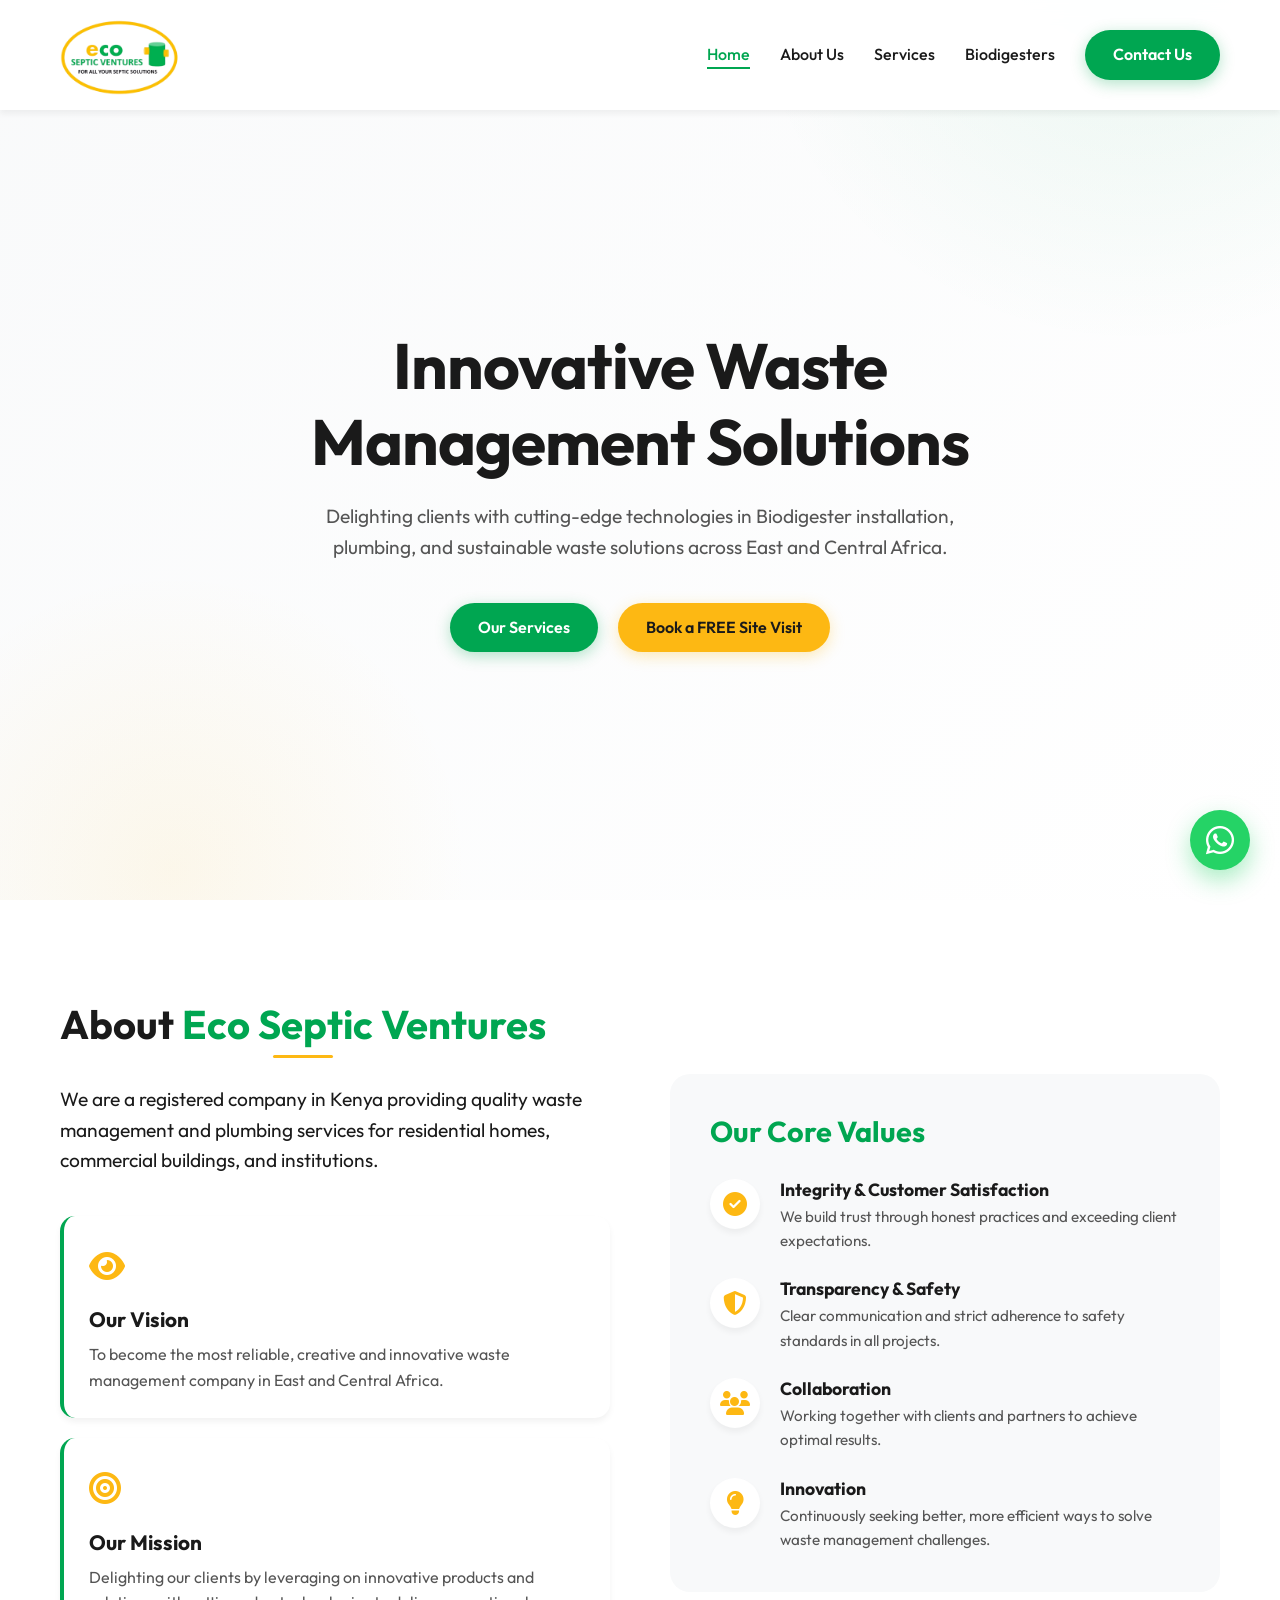
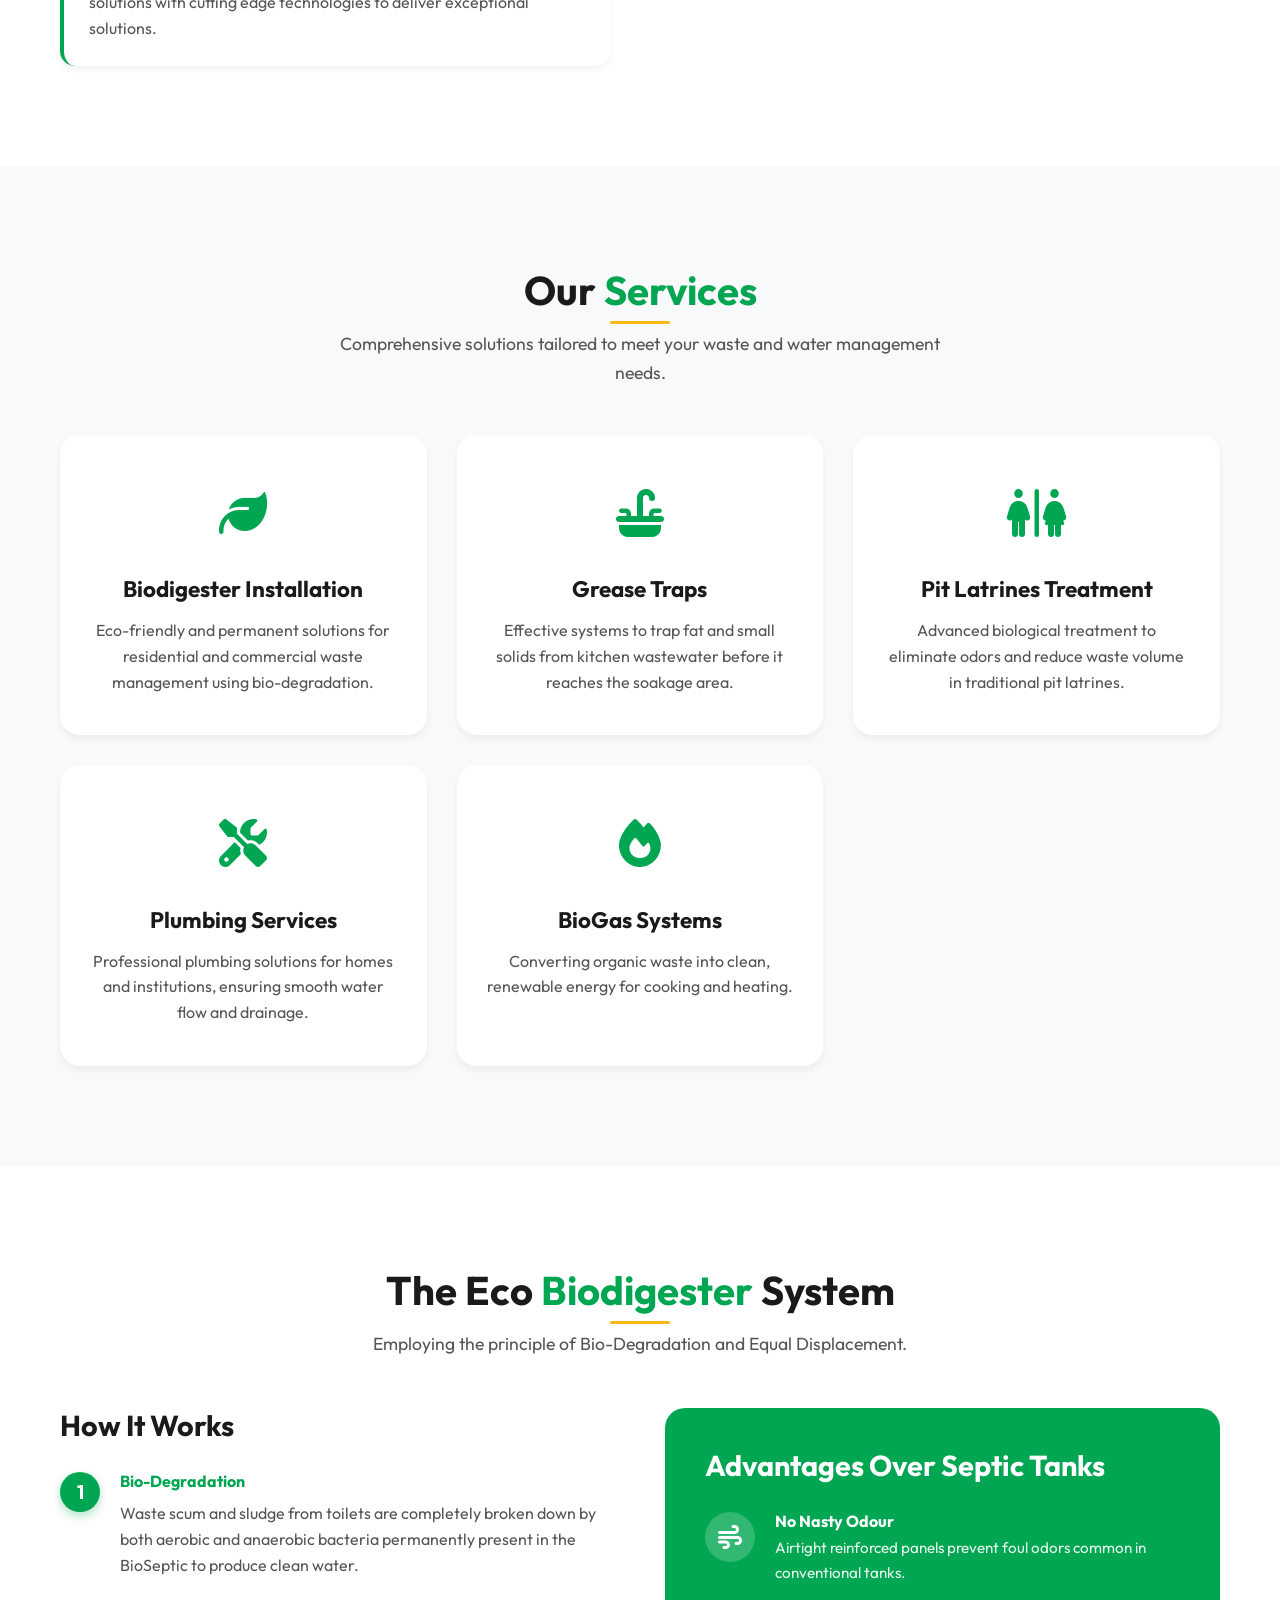
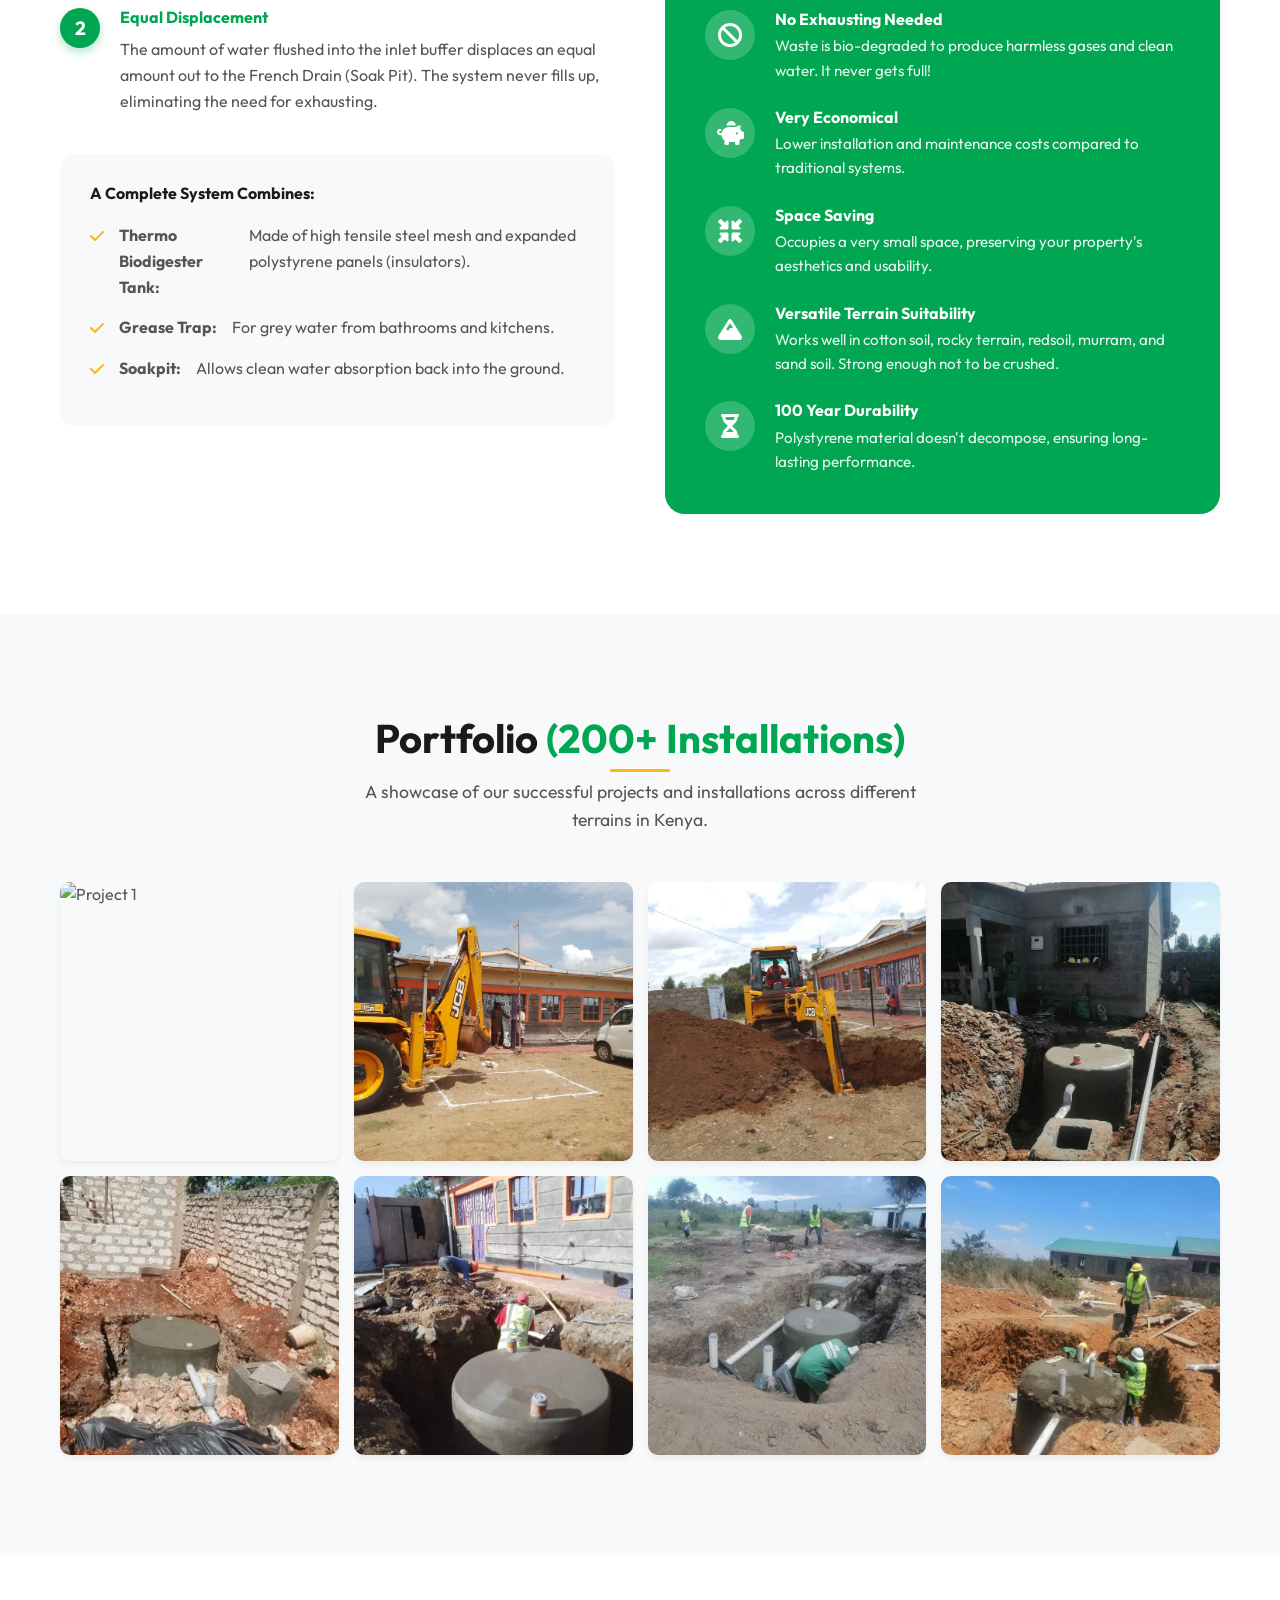
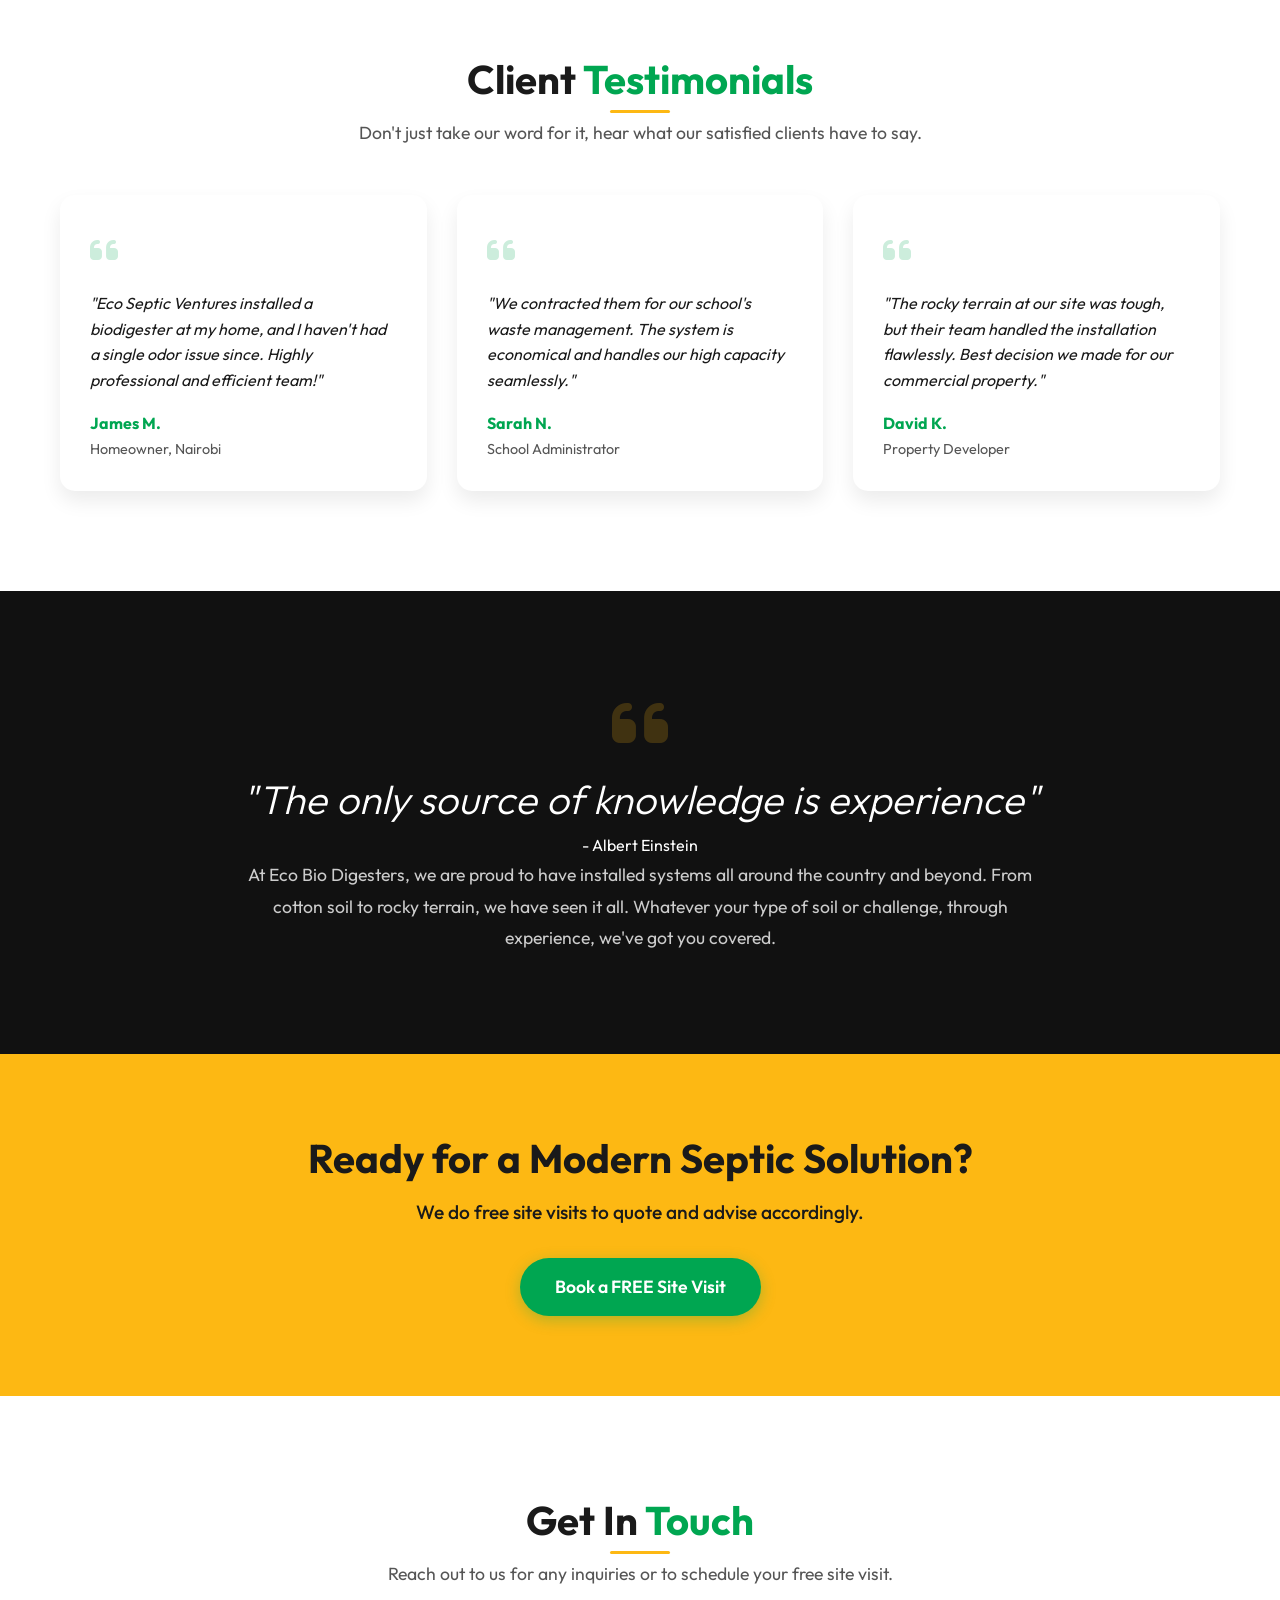
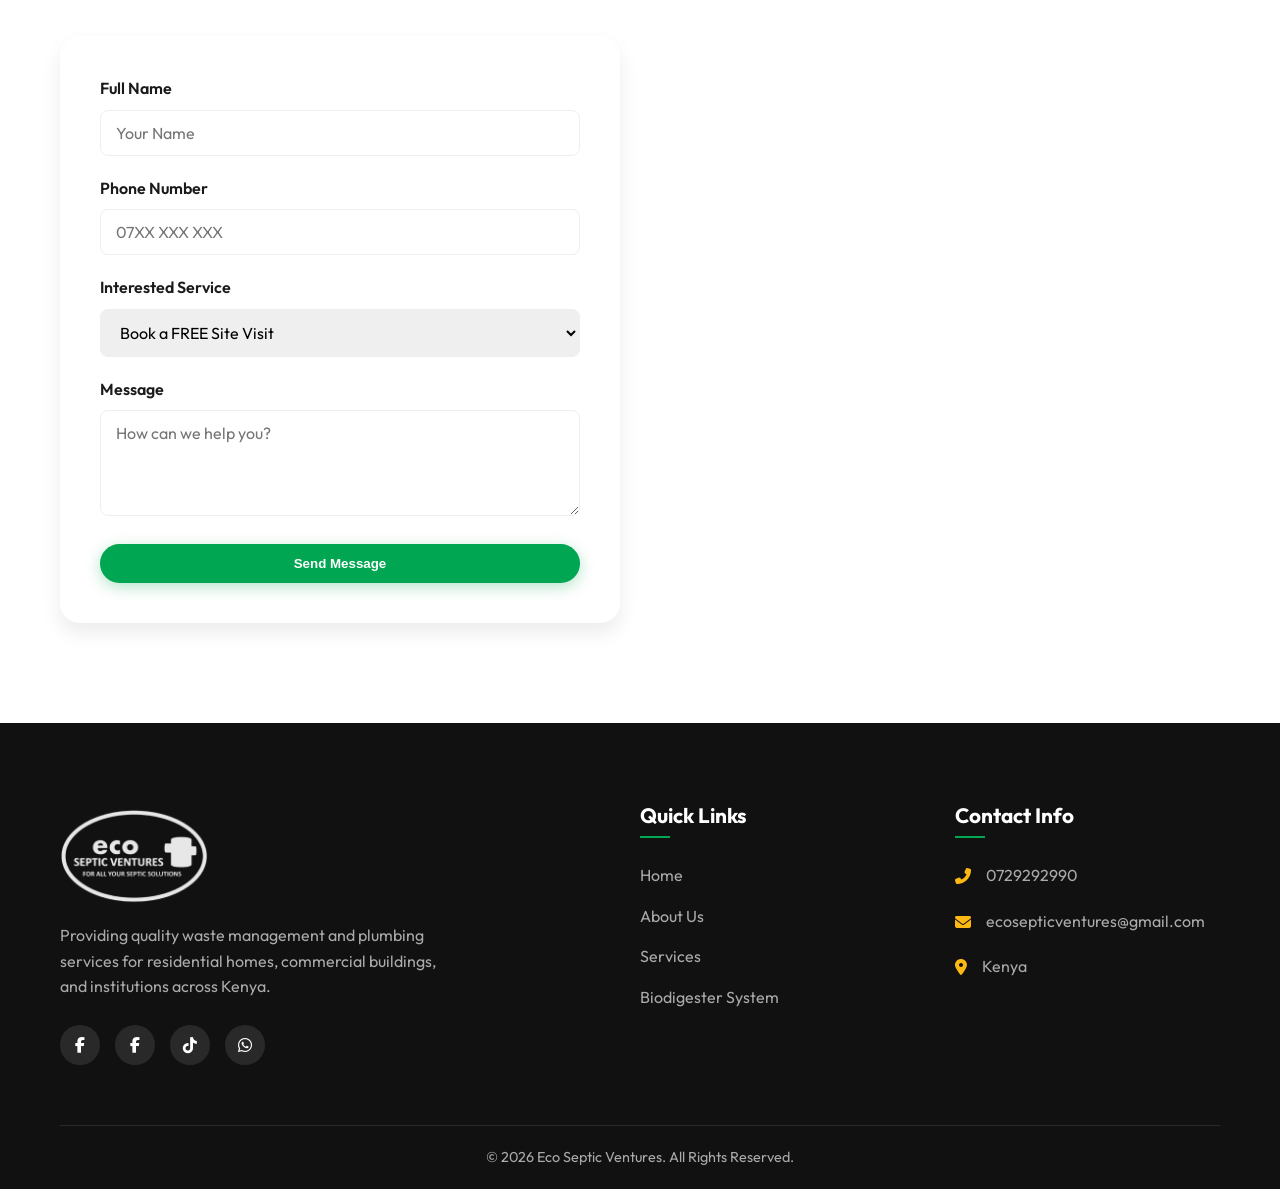
==== index.html @ 500dae68 "Initial commit: Website structure, UI, features, assets, and responsive layout" ====
<!DOCTYPE html>
<html lang="en">
<head>
    <meta charset="UTF-8">
    <meta name="viewport" content="width=device-width, initial-scale=1.0">
    <title>Eco Septic Ventures | Quality Waste Management Solutions</title>
    <meta name="description" content="Eco Septic Ventures provides quality waste management, biodigester installation, grease traps, pit latrine treatment, plumbing and biogas services in Kenya.">
    <link rel="icon" type="image/png" href="favicon/favicon-96x96.png" sizes="96x96" />
    <link rel="icon" type="image/svg+xml" href="favicon/favicon.svg" />
    <link rel="shortcut icon" href="favicon/favicon.ico" />
    <link rel="apple-touch-icon" sizes="180x180" href="favicon/apple-touch-icon.png" />
    <meta name="apple-mobile-web-app-title" content="Eco Septic" />
    <link rel="manifest" href="favicon/site.webmanifest" />
    <link href="https://fonts.googleapis.com/css2?family=Outfit:wght@300;400;500;600;700;800&display=swap" rel="stylesheet">
    <link rel="stylesheet" href="https://cdnjs.cloudflare.com/ajax/libs/font-awesome/6.4.0/css/all.min.css">
    <link rel="stylesheet" href="style.css">

    <!-- Google Analytics Placeholder -->
    <script async src="https://www.googletagmanager.com/gtag/js?id=YOUR_TRACKING_ID"></script>
    <script>
        window.dataLayer = window.dataLayer || [];
        function gtag(){dataLayer.push(arguments);}
        gtag('js', new Date());
        gtag('config', 'YOUR_TRACKING_ID');
    </script>

    <!-- Meta Pixel Placeholder -->
    <script>
        !function(f,b,e,v,n,t,s)
        {if(f.fbq)return;n=f.fbq=function(){n.callMethod?
        n.callMethod.apply(n,arguments):n.queue.push(arguments)};
        if(!f._fbq)f._fbq=n;n.push=n;n.loaded=!0;n.version='2.0';
        n.queue=[];t=b.createElement(e);t.async=!0;
        t.src=v;s=b.getElementsByTagName(e)[0];
        s.parentNode.insertBefore(t,s)}(window, document,'script',
        'https://connect.facebook.net/en_US/fbevents.js');
        fbq('init', 'YOUR_PIXEL_ID');
        fbq('track', 'PageView');
    </script>
    <noscript><img height="1" width="1" style="display:none"
        src="https://www.facebook.com/tr?id=YOUR_PIXEL_ID&ev=PageView&noscript=1"
    /></noscript>
</head>
<body>

    <!-- Navigation -->
    <nav class="navbar" id="navbar">
        <div class="container nav-container">
            <a href="#" class="logo">
                <img src="assets/logo.png" alt="Eco Septic Ventures" class="logo-img">
            </a>
            <div class="mobile-menu-btn">
                <i class="fas fa-bars"></i>
            </div>
            <ul class="nav-links">
                <li><a href="#home" class="active">Home</a></li>
                <li><a href="#about">About Us</a></li>
                <li><a href="#services">Services</a></li>
                <li><a href="#biodigester">Biodigesters</a></li>
                <li><a href="#contact" class="btn btn-primary nav-btn">Contact Us</a></li>
            </ul>
        </div>
    </nav>

    <!-- Hero Section -->
    <header id="home" class="hero">
        <div class="hero-overlay"></div>
        <div class="container hero-content">
            <h1 class="fade-in-up">Innovative Waste Management Solutions</h1>
            <p class="fade-in-up delay-1">Delighting clients with cutting-edge technologies in Biodigester installation, plumbing, and sustainable waste solutions across East and Central Africa.</p>
            <div class="hero-buttons fade-in-up delay-2">
                <a href="#services" class="btn btn-primary">Our Services</a>
                <a href="#contact" class="btn btn-secondary">Book a FREE Site Visit</a>
            </div>
        </div>
    </header>

    <!-- About Section -->
    <section id="about" class="section">
        <div class="container">
            <div class="about-grid">
                <div class="about-text slide-in-left">
                    <h2 class="section-title">About <span>Eco Septic Ventures</span></h2>
                    <p class="lead">We are a registered company in Kenya providing quality waste management and plumbing services for residential homes, commercial buildings, and institutions.</p>
                    
                    <div class="vision-mission-cards">
                        <div class="vm-card">
                            <div class="vm-icon"><i class="fas fa-eye"></i></div>
                            <h3>Our Vision</h3>
                            <p>To become the most reliable, creative and innovative waste management company in East and Central Africa.</p>
                        </div>
                        <div class="vm-card">
                            <div class="vm-icon"><i class="fas fa-bullseye"></i></div>
                            <h3>Our Mission</h3>
                            <p>Delighting our clients by leveraging on innovative products and solutions with cutting edge technologies to deliver exceptional solutions.</p>
                        </div>
                    </div>
                </div>
                
                <div class="core-values slide-in-right">
                    <h3>Our Core Values</h3>
                    <ul class="values-list">
                        <li>
                            <i class="fas fa-check-circle"></i>
                            <div>
                                <h4>Integrity & Customer Satisfaction</h4>
                                <p>We build trust through honest practices and exceeding client expectations.</p>
                            </div>
                        </li>
                        <li>
                            <i class="fas fa-shield-alt"></i>
                            <div>
                                <h4>Transparency & Safety</h4>
                                <p>Clear communication and strict adherence to safety standards in all projects.</p>
                            </div>
                        </li>
                        <li>
                            <i class="fas fa-users"></i>
                            <div>
                                <h4>Collaboration</h4>
                                <p>Working together with clients and partners to achieve optimal results.</p>
                            </div>
                        </li>
                        <li>
                            <i class="fas fa-lightbulb"></i>
                            <div>
                                <h4>Innovation</h4>
                                <p>Continuously seeking better, more efficient ways to solve waste management challenges.</p>
                            </div>
                        </li>
                    </ul>
                </div>
            </div>
        </div>
    </section>

    <!-- Services Section -->
    <section id="services" class="section bg-light">
        <div class="container">
            <div class="section-header text-center">
                <h2 class="section-title">Our <span>Services</span></h2>
                <p>Comprehensive solutions tailored to meet your waste and water management needs.</p>
            </div>
            
            <div class="services-grid">
                <div class="service-card scale-in">
                    <div class="service-icon"><i class="fas fa-leaf"></i></div>
                    <h3>Biodigester Installation</h3>
                    <p>Eco-friendly and permanent solutions for residential and commercial waste management using bio-degradation.</p>
                </div>
                
                <div class="service-card scale-in delay-1">
                    <div class="service-icon"><i class="fas fa-sink"></i></div>
                    <h3>Grease Traps</h3>
                    <p>Effective systems to trap fat and small solids from kitchen wastewater before it reaches the soakage area.</p>
                </div>
                
                <div class="service-card scale-in delay-2">
                    <div class="service-icon"><i class="fas fa-restroom"></i></div>
                    <h3>Pit Latrines Treatment</h3>
                    <p>Advanced biological treatment to eliminate odors and reduce waste volume in traditional pit latrines.</p>
                </div>
                
                <div class="service-card scale-in delay-3">
                    <div class="service-icon"><i class="fas fa-tools"></i></div>
                    <h3>Plumbing Services</h3>
                    <p>Professional plumbing solutions for homes and institutions, ensuring smooth water flow and drainage.</p>
                </div>
                
                <div class="service-card scale-in delay-4">
                    <div class="service-icon"><i class="fas fa-fire"></i></div>
                    <h3>BioGas Systems</h3>
                    <p>Converting organic waste into clean, renewable energy for cooking and heating.</p>
                </div>
            </div>
        </div>
    </section>

    <!-- Biodigester Section -->
    <section id="biodigester" class="section">
        <div class="container">
            <div class="section-header text-center">
                <h2 class="section-title">The Eco <span>Biodigester</span> System</h2>
                <p>Employing the principle of Bio-Degradation and Equal Displacement.</p>
            </div>
            
            <div class="biodigester-content">
                <div class="how-it-works slide-in-left">
                    <h3>How It Works</h3>
                    <div class="process-steps">
                        <div class="step">
                            <div class="step-number">1</div>
                            <div class="step-text">
                                <h4>Bio-Degradation</h4>
                                <p>Waste scum and sludge from toilets are completely broken down by both aerobic and anaerobic bacteria permanently present in the BioSeptic to produce clean water.</p>
                            </div>
                        </div>
                        <div class="step">
                            <div class="step-number">2</div>
                            <div class="step-text">
                                <h4>Equal Displacement</h4>
                                <p>The amount of water flushed into the inlet buffer displaces an equal amount out to the French Drain (Soak Pit). The system never fills up, eliminating the need for exhausting.</p>
                            </div>
                        </div>
                    </div>
                    
                    <div class="system-parts">
                        <h4>A Complete System Combines:</h4>
                        <ul class="parts-list">
                            <li><i class="fas fa-check"></i> <strong>Thermo Biodigester Tank:</strong> Made of high tensile steel mesh and expanded polystyrene panels (insulators).</li>
                            <li><i class="fas fa-check"></i> <strong>Grease Trap:</strong> For grey water from bathrooms and kitchens.</li>
                            <li><i class="fas fa-check"></i> <strong>Soakpit:</strong> Allows clean water absorption back into the ground.</li>
                        </ul>
                    </div>
                </div>
                
                <div class="advantages-box slide-in-right">
                    <h3>Advantages Over Septic Tanks</h3>
                    <ul class="adv-list">
                        <li>
                            <div class="adv-icon"><i class="fas fa-wind"></i></div>
                            <div class="adv-text">
                                <h4>No Nasty Odour</h4>
                                <p>Airtight reinforced panels prevent foul odors common in conventional tanks.</p>
                            </div>
                        </li>
                        <li>
                            <div class="adv-icon"><i class="fas fa-ban"></i></div>
                            <div class="adv-text">
                                <h4>No Exhausting Needed</h4>
                                <p>Waste is bio-degraded to produce harmless gases and clean water. It never gets full!</p>
                            </div>
                        </li>
                        <li>
                            <div class="adv-icon"><i class="fas fa-piggy-bank"></i></div>
                            <div class="adv-text">
                                <h4>Very Economical</h4>
                                <p>Lower installation and maintenance costs compared to traditional systems.</p>
                            </div>
                        </li>
                        <li>
                            <div class="adv-icon"><i class="fas fa-compress-arrows-alt"></i></div>
                            <div class="adv-text">
                                <h4>Space Saving</h4>
                                <p>Occupies a very small space, preserving your property's aesthetics and usability.</p>
                            </div>
                        </li>
                        <li>
                            <div class="adv-icon"><i class="fas fa-mountain"></i></div>
                            <div class="adv-text">
                                <h4>Versatile Terrain Suitability</h4>
                                <p>Works well in cotton soil, rocky terrain, redsoil, murram, and sand soil. Strong enough not to be crushed.</p>
                            </div>
                        </li>
                        <li>
                            <div class="adv-icon"><i class="fas fa-hourglass-half"></i></div>
                            <div class="adv-text">
                                <h4>100 Year Durability</h4>
                                <p>Polystyrene material doesn't decompose, ensuring long-lasting performance.</p>
                            </div>
                        </li>
                    </ul>
                </div>
            </div>
        </div>
    </section>

    <!-- Gallery Section -->
    <section id="gallery" class="section bg-light">
        <div class="container">
            <div class="section-header text-center">
                <h2 class="section-title">Portfolio <span>(200+ Installations)</span></h2>
                <p>A showcase of our successful projects and installations across different terrains in Kenya.</p>
            </div>
            
            <div class="gallery-grid">
                <div class="gallery-item scale-in">
                    <img src="assets/gallery-1.jpg" alt="Project 1">
                </div>
                <div class="gallery-item scale-in delay-1">
                    <img src="assets/gallery-2.jpg" alt="Project 2">
                </div>
                <div class="gallery-item scale-in delay-2">
                    <img src="assets/gallery-3.jpg" alt="Project 3">
                </div>
                <div class="gallery-item scale-in delay-3">
                    <img src="assets/gallery-4.jpg" alt="Project 4">
                </div>
                <div class="gallery-item scale-in">
                    <img src="assets/gallery-5.jpg" alt="Project 5">
                </div>
                <div class="gallery-item scale-in delay-1">
                    <img src="assets/gallery-6.jpg" alt="Project 6">
                </div>
                <div class="gallery-item scale-in delay-2">
                    <img src="assets/gallery-7.jpg" alt="Project 7">
                </div>
                <div class="gallery-item scale-in delay-3">
                    <img src="assets/gallery-8.jpg" alt="Project 8">
                </div>
            </div>
        </div>
    </section>

    <!-- Testimonials Section -->
    <section id="testimonials" class="section">
        <div class="container">
            <div class="section-header text-center">
                <h2 class="section-title">Client <span>Testimonials</span></h2>
                <p>Don't just take our word for it, hear what our satisfied clients have to say.</p>
            </div>
            
            <div class="testimonials-grid">
                <div class="testimonial-card scale-in">
                    <div class="quote-mark"><i class="fas fa-quote-left"></i></div>
                    <p class="testimonial-text">"Eco Septic Ventures installed a biodigester at my home, and I haven't had a single odor issue since. Highly professional and efficient team!"</p>
                    <div class="client-info">
                        <h4>James M.</h4>
                        <span>Homeowner, Nairobi</span>
                    </div>
                </div>
                
                <div class="testimonial-card scale-in delay-1">
                    <div class="quote-mark"><i class="fas fa-quote-left"></i></div>
                    <p class="testimonial-text">"We contracted them for our school's waste management. The system is economical and handles our high capacity seamlessly."</p>
                    <div class="client-info">
                        <h4>Sarah N.</h4>
                        <span>School Administrator</span>
                    </div>
                </div>
                
                <div class="testimonial-card scale-in delay-2">
                    <div class="quote-mark"><i class="fas fa-quote-left"></i></div>
                    <p class="testimonial-text">"The rocky terrain at our site was tough, but their team handled the installation flawlessly. Best decision we made for our commercial property."</p>
                    <div class="client-info">
                        <h4>David K.</h4>
                        <span>Property Developer</span>
                    </div>
                </div>
            </div>
        </div>
    </section>

    <!-- Experience Quote -->
    <section class="quote-section text-center parallax">
        <div class="container">
            <i class="fas fa-quote-left quote-icon"></i>
            <h2>"The only source of knowledge is experience"</h2>
            <p>- Albert Einstein</p>
            <div class="quote-text">
                <p>At Eco Bio Digesters, we are proud to have installed systems all around the country and beyond. From cotton soil to rocky terrain, we have seen it all. Whatever your type of soil or challenge, through experience, we've got you covered.</p>
            </div>
        </div>
    </section>

    <!-- CTA Section -->
    <section class="cta-section text-center">
        <div class="container">
            <h2>Ready for a Modern Septic Solution?</h2>
            <p>We do free site visits to quote and advise accordingly.</p>
            <a href="#contact" class="btn btn-primary btn-lg">Book a FREE Site Visit</a>
        </div>
    </section>

    <!-- Contact Form & Map Section -->
    <section id="contact-us" class="section">
        <div class="container">
            <div class="section-header text-center">
                <h2 class="section-title">Get In <span>Touch</span></h2>
                <p>Reach out to us for any inquiries or to schedule your free site visit.</p>
            </div>
            
            <div class="contact-grid">
                <div class="contact-form-container slide-in-left">
                    <form id="whatsapp-form" class="contact-form">
                        <div class="form-group">
                            <label for="name">Full Name</label>
                            <input type="text" id="name" name="name" required placeholder="Your Name">
                        </div>
                        <div class="form-group">
                            <label for="phone">Phone Number</label>
                            <input type="tel" id="phone" name="phone" required placeholder="07XX XXX XXX">
                        </div>
                        <div class="form-group">
                            <label for="service">Interested Service</label>
                            <select id="service" name="service">
                                <option value="site_visit">Book a FREE Site Visit</option>
                                <option value="biodigester">Biodigester Installation</option>
                                <option value="grease_trap">Grease Traps</option>
                                <option value="plumbing">Plumbing</option>
                                <option value="other">Other Inquiry</option>
                            </select>
                        </div>
                        <div class="form-group">
                            <label for="message">Message</label>
                            <textarea id="message" name="message" rows="4" placeholder="How can we help you?"></textarea>
                        </div>
                        <button type="submit" class="btn btn-primary w-100">Send Message</button>
                    </form>
                </div>
                
                <div class="map-container slide-in-right">
                    <iframe 
                        src="https://www.google.com/maps/embed?pb=!1m18!1m12!1m3!1d255281.19036281522!2d36.707307449999996!3d-1.3032051!2m3!1f0!2f0!3f0!3m2!1i1024!2i768!4f13.1!3m3!1m2!1s0x182f1172d84d49a7%3A0xf7cf0254b297924c!2sNairobi%2C%20Kenya!5e0!3m2!1sen!2sus!4v1690000000000!5m2!1sen!2sus" 
                        width="100%" 
                        height="100%" 
                        style="border:0; border-radius: 15px;" 
                        allowfullscreen="" 
                        loading="lazy" 
                        referrerpolicy="no-referrer-when-downgrade">
                    </iframe>
                </div>
            </div>
        </div>
    </section>

    <!-- Contact & Footer -->
    <footer id="contact" class="footer">
        <div class="container">
            <div class="footer-grid">
                <div class="footer-brand">
                    <a href="#" class="logo footer-logo">
                        <img src="assets/logo.png" alt="Eco Septic Ventures" class="footer-logo-img">
                    </a>
                    <p class="footer-desc">Providing quality waste management and plumbing services for residential homes, commercial buildings, and institutions across Kenya.</p>
                    <div class="social-links">
                        <a href="https://www.facebook.com/forallyourSepticSolutions" target="_blank" rel="noopener noreferrer" title="Eco Septic Solutions Facebook"><i class="fab fa-facebook-f"></i></a>
                        <a href="https://www.facebook.com/wildcampingadventures" target="_blank" rel="noopener noreferrer" title="Wild Camping Adventures Facebook"><i class="fab fa-facebook-f"></i></a>
                        <a href="https://www.tiktok.com/@ecobiodigesters" target="_blank" rel="noopener noreferrer" title="TikTok"><i class="fab fa-tiktok"></i></a>
                        <a href="https://wa.me/254729292990" target="_blank" rel="noopener noreferrer" title="WhatsApp"><i class="fab fa-whatsapp"></i></a>
                    </div>
                </div>
                
                <div class="footer-links">
                    <h3>Quick Links</h3>
                    <ul>
                        <li><a href="#home">Home</a></li>
                        <li><a href="#about">About Us</a></li>
                        <li><a href="#services">Services</a></li>
                        <li><a href="#biodigester">Biodigester System</a></li>
                    </ul>
                </div>
                
                <div class="footer-contact">
                    <h3>Contact Info</h3>
                    <ul>
                        <li>
                            <i class="fas fa-phone-alt"></i>
                            <span><a href="tel:0729292990">0729292990</a></span>
                        </li>
                        <li>
                            <i class="fas fa-envelope"></i>
                            <span><a href="mailto:ecosepticventures@gmail.com">ecosepticventures@gmail.com</a></span>
                        </li>
                        <li>
                            <i class="fas fa-map-marker-alt"></i>
                            <span>Kenya</span>
                        </li>
                    </ul>
                </div>
            </div>
            
            <div class="footer-bottom">
                <p>&copy; <span id="year"></span> Eco Septic Ventures. All Rights Reserved.</p>
            </div>
        </div>
    </footer>

    <a href="https://wa.me/254729292990" class="whatsapp-float" target="_blank" rel="noopener noreferrer">
        <i class="fab fa-whatsapp"></i>
    </a>

    <script src="script.js"></script>
</body>
</html>
---- style.css ----
/* CSS Variables */
:root {
    --primary-color: #00a651; /* Green from logo */
    --primary-dark: #008240;
    --secondary-color: #fdb813; /* Yellow from logo */
    --secondary-dark: #e5a300;
    --text-dark: #1a1a1a;
    --text-light: #555555;
    --bg-white: #ffffff;
    --bg-light: #f8f9fa;
    --bg-dark: #111111;
    --border-color: #eeeeee;
    --shadow-sm: 0 4px 6px rgba(0, 0, 0, 0.05);
    --shadow-md: 0 10px 20px rgba(0, 0, 0, 0.08);
    --shadow-lg: 0 20px 40px rgba(0, 0, 0, 0.12);
    --transition: all 0.3s ease;
}

/* Base Styles */
* {
    margin: 0;
    padding: 0;
    box-sizing: border-box;
}

html {
    scroll-behavior: smooth;
    scroll-padding-top: 80px; /* For fixed header */
}

body {
    font-family: 'Outfit', sans-serif;
    color: var(--text-light);
    line-height: 1.6;
    background-color: var(--bg-white);
    overflow-x: hidden;
}

h1, h2, h3, h4, h5, h6 {
    color: var(--text-dark);
    font-weight: 700;
    line-height: 1.2;
}

a {
    text-decoration: none;
    color: inherit;
    transition: var(--transition);
}

ul {
    list-style: none;
}

img {
    max-width: 100%;
    height: auto;
}

.container {
    max-width: 1200px;
    margin: 0 auto;
    padding: 0 20px;
}

.text-center {
    text-align: center;
}

.bg-light {
    background-color: var(--bg-light);
}

/* Typography Utility */
.section-title {
    font-size: 2.5rem;
    margin-bottom: 1rem;
    position: relative;
    display: inline-block;
}

.section-title span {
    color: var(--primary-color);
}

.section-title::after {
    content: '';
    position: absolute;
    bottom: -10px;
    left: 50%;
    transform: translateX(-50%);
    width: 60px;
    height: 3px;
    background: var(--secondary-color);
    border-radius: 2px;
}

.section-header p {
    font-size: 1.1rem;
    max-width: 600px;
    margin: 0 auto 3rem;
}

/* Buttons */
.btn {
    display: inline-block;
    padding: 12px 28px;
    border-radius: 50px;
    font-weight: 600;
    text-align: center;
    cursor: pointer;
    border: none;
    transition: var(--transition);
}

.btn-primary {
    background-color: var(--primary-color);
    color: white;
    box-shadow: 0 4px 15px rgba(0, 166, 81, 0.3);
}

.btn-primary:hover {
    background-color: var(--primary-dark);
    transform: translateY(-2px);
    box-shadow: 0 6px 20px rgba(0, 166, 81, 0.4);
}

.btn-secondary {
    background-color: var(--secondary-color);
    color: var(--text-dark);
    box-shadow: 0 4px 15px rgba(253, 184, 19, 0.3);
}

.btn-secondary:hover {
    background-color: var(--secondary-dark);
    transform: translateY(-2px);
    box-shadow: 0 6px 20px rgba(253, 184, 19, 0.4);
}

.btn-lg {
    padding: 15px 35px;
    font-size: 1.1rem;
}

/* Navigation */
.navbar {
    position: fixed;
    top: 0;
    left: 0;
    width: 100%;
    background-color: rgba(255, 255, 255, 0.95);
    backdrop-filter: blur(10px);
    z-index: 1000;
    box-shadow: var(--shadow-sm);
    transition: var(--transition);
    padding: 15px 0;
}

.nav-container {
    display: flex;
    justify-content: space-between;
    align-items: center;
}

.logo {
    display: flex;
    align-items: center;
    gap: 8px;
}

.logo-eco {
    font-size: 2.2rem;
    font-weight: 800;
    color: var(--secondary-color);
    line-height: 1;
}

.logo-text {
    display: flex;
    flex-direction: column;
}

.logo-title {
    font-size: 1.2rem;
    font-weight: 800;
    color: var(--primary-color);
    line-height: 1;
}

.logo-subtitle {
    font-size: 0.6rem;
    font-weight: 600;
    color: var(--text-dark);
    letter-spacing: 1px;
    margin-top: 2px;
}

.nav-links {
    display: flex;
    align-items: center;
    gap: 30px;
}

.nav-links a:not(.btn) {
    font-weight: 500;
    color: var(--text-dark);
    position: relative;
}

.nav-links a:not(.btn)::after {
    content: '';
    position: absolute;
    bottom: -5px;
    left: 0;
    width: 0;
    height: 2px;
    background-color: var(--primary-color);
    transition: var(--transition);
}

.nav-links a:not(.btn):hover::after,
.nav-links a:not(.btn).active::after {
    width: 100%;
}

.nav-links a:not(.btn):hover,
.nav-links a:not(.btn).active {
    color: var(--primary-color);
}

.mobile-menu-btn {
    display: none;
    font-size: 1.5rem;
    color: var(--text-dark);
    cursor: pointer;
}

/* Hero Section */
.hero {
    height: 100vh;
    min-height: 600px;
    background: linear-gradient(135deg, rgba(248, 249, 250, 0.9) 0%, rgba(255, 255, 255, 0.95) 100%);
    position: relative;
    display: flex;
    align-items: center;
    padding-top: 80px;
    overflow: hidden;
}

.hero::before {
    content: '';
    position: absolute;
    top: -50%;
    right: -20%;
    width: 800px;
    height: 800px;
    background: radial-gradient(circle, rgba(0, 166, 81, 0.08) 0%, transparent 70%);
    border-radius: 50%;
    z-index: 0;
}

.hero::after {
    content: '';
    position: absolute;
    bottom: -30%;
    left: -10%;
    width: 600px;
    height: 600px;
    background: radial-gradient(circle, rgba(253, 184, 19, 0.08) 0%, transparent 70%);
    border-radius: 50%;
    z-index: 0;
}

.hero-content {
    position: relative;
    z-index: 1;
    max-width: 800px;
    text-align: center;
}

.hero h1 {
    font-size: 4rem;
    margin-bottom: 20px;
    color: var(--text-dark);
    letter-spacing: -1px;
}

.hero p {
    font-size: 1.2rem;
    margin-bottom: 40px;
    color: var(--text-light);
    max-width: 700px;
    margin-left: auto;
    margin-right: auto;
}

.hero-buttons {
    display: flex;
    gap: 20px;
    justify-content: center;
}

/* Sections General */
.section {
    padding: 100px 0;
}

/* About Section */
.about-grid {
    display: grid;
    grid-template-columns: 1fr 1fr;
    gap: 60px;
    align-items: center;
}

.about-text .lead {
    font-size: 1.2rem;
    margin: 20px 0 40px;
    color: var(--text-dark);
}

.vision-mission-cards {
    display: grid;
    grid-template-columns: 1fr;
    gap: 20px;
}

.vm-card {
    background: var(--bg-white);
    padding: 25px;
    border-radius: 15px;
    box-shadow: var(--shadow-sm);
    display: flex;
    flex-direction: column;
    border-left: 4px solid var(--primary-color);
    transition: var(--transition);
}

.vm-card:hover {
    box-shadow: var(--shadow-md);
    transform: translateX(5px);
}

.vm-icon {
    font-size: 2rem;
    color: var(--secondary-color);
    margin-bottom: 15px;
}

.vm-card h3 {
    margin-bottom: 10px;
    font-size: 1.3rem;
}

.core-values {
    background: var(--bg-light);
    padding: 40px;
    border-radius: 20px;
}

.core-values h3 {
    font-size: 1.8rem;
    margin-bottom: 30px;
    color: var(--primary-color);
}

.values-list {
    display: flex;
    flex-direction: column;
    gap: 25px;
}

.values-list li {
    display: flex;
    gap: 20px;
    align-items: flex-start;
}

.values-list i {
    font-size: 1.5rem;
    color: var(--secondary-color);
    background: white;
    width: 50px;
    height: 50px;
    display: flex;
    align-items: center;
    justify-content: center;
    border-radius: 50%;
    box-shadow: var(--shadow-sm);
    flex-shrink: 0;
}

.values-list h4 {
    margin-bottom: 5px;
    font-size: 1.1rem;
}

.values-list p {
    font-size: 0.95rem;
}

/* Services Section */
.services-grid {
    display: grid;
    grid-template-columns: repeat(auto-fit, minmax(300px, 1fr));
    gap: 30px;
}

.service-card {
    background: var(--bg-white);
    padding: 40px 30px;
    border-radius: 20px;
    box-shadow: var(--shadow-sm);
    text-align: center;
    transition: var(--transition);
    position: relative;
    overflow: hidden;
    z-index: 1;
}

.service-card::before {
    content: '';
    position: absolute;
    top: 0;
    left: 0;
    width: 100%;
    height: 0;
    background: var(--primary-color);
    z-index: -1;
    transition: var(--transition);
}

.service-card:hover::before {
    height: 100%;
}

.service-card:hover {
    transform: translateY(-10px);
    box-shadow: var(--shadow-lg);
    color: white;
}

.service-card:hover h3, 
.service-card:hover p {
    color: white;
}

.service-icon {
    font-size: 3rem;
    color: var(--primary-color);
    margin-bottom: 25px;
    transition: var(--transition);
}

.service-card:hover .service-icon {
    color: var(--secondary-color);
    transform: scale(1.1);
}

.service-card h3 {
    margin-bottom: 15px;
    font-size: 1.4rem;
    transition: var(--transition);
}

/* Biodigester Section */
.biodigester-content {
    display: grid;
    grid-template-columns: 1fr 1fr;
    gap: 50px;
    margin-top: 50px;
}

.how-it-works h3, .advantages-box h3 {
    font-size: 1.8rem;
    margin-bottom: 30px;
    color: var(--text-dark);
}

.process-steps {
    display: flex;
    flex-direction: column;
    gap: 30px;
    margin-bottom: 40px;
}

.step {
    display: flex;
    gap: 20px;
}

.step-number {
    width: 40px;
    height: 40px;
    background: var(--primary-color);
    color: white;
    border-radius: 50%;
    display: flex;
    align-items: center;
    justify-content: center;
    font-weight: bold;
    font-size: 1.2rem;
    flex-shrink: 0;
    box-shadow: 0 4px 10px rgba(0, 166, 81, 0.3);
}

.step-text h4 {
    margin-bottom: 10px;
    color: var(--primary-color);
}

.system-parts {
    background: var(--bg-light);
    padding: 30px;
    border-radius: 15px;
}

.system-parts h4 {
    margin-bottom: 20px;
}

.parts-list li {
    margin-bottom: 15px;
    display: flex;
    align-items: flex-start;
    gap: 15px;
}

.parts-list i {
    color: var(--secondary-color);
    margin-top: 5px;
}

.advantages-box {
    background: var(--primary-color);
    color: white;
    padding: 40px;
    border-radius: 20px;
}

.advantages-box h3 {
    color: white;
}

.adv-list {
    display: flex;
    flex-direction: column;
    gap: 25px;
}

.adv-list li {
    display: flex;
    gap: 20px;
}

.adv-icon {
    width: 50px;
    height: 50px;
    background: rgba(255, 255, 255, 0.2);
    border-radius: 50%;
    display: flex;
    align-items: center;
    justify-content: center;
    font-size: 1.5rem;
    flex-shrink: 0;
}

.adv-text h4 {
    color: white;
    margin-bottom: 5px;
}

.adv-text p {
    color: rgba(255, 255, 255, 0.9);
    font-size: 0.95rem;
}

/* Quote Section */
.quote-section {
    background: var(--bg-dark);
    color: white;
    padding: 100px 0;
    position: relative;
}

.quote-icon {
    font-size: 4rem;
    color: rgba(253, 184, 19, 0.2);
    margin-bottom: 20px;
}

.quote-section h2 {
    color: white;
    font-size: 2.5rem;
    font-weight: 300;
    font-style: italic;
    margin-bottom: 10px;
}

.quote-section > p {
    font-size: 1.2rem;
    color: var(--secondary-color);
    margin-bottom: 40px;
}

.quote-text {
    max-width: 800px;
    margin: 0 auto;
    font-size: 1.1rem;
    line-height: 1.8;
    color: #cccccc;
}

/* CTA Section */
.cta-section {
    padding: 80px 0;
    background: var(--secondary-color);
    color: var(--text-dark);
}

.cta-section h2 {
    font-size: 2.5rem;
    margin-bottom: 15px;
}

.cta-section p {
    font-size: 1.2rem;
    margin-bottom: 30px;
    font-weight: 500;
}

/* Footer */
.footer {
    background: var(--bg-dark);
    color: #aaaaaa;
    padding: 80px 0 20px;
}

.footer-grid {
    display: grid;
    grid-template-columns: 2fr 1fr 1fr;
    gap: 50px;
    margin-bottom: 60px;
}

.footer-logo {
    margin-bottom: 20px;
}

.footer-desc {
    margin-bottom: 25px;
    max-width: 400px;
}

.social-links {
    display: flex;
    gap: 15px;
}

.social-links a {
    width: 40px;
    height: 40px;
    background: rgba(255, 255, 255, 0.1);
    display: flex;
    align-items: center;
    justify-content: center;
    border-radius: 50%;
    color: white;
    transition: var(--transition);
}

.social-links a:hover {
    background: var(--primary-color);
    transform: translateY(-3px);
}

.footer h3 {
    color: white;
    font-size: 1.3rem;
    margin-bottom: 25px;
    position: relative;
    padding-bottom: 10px;
}

.footer h3::after {
    content: '';
    position: absolute;
    bottom: 0;
    left: 0;
    width: 30px;
    height: 2px;
    background: var(--primary-color);
}

.footer-links ul {
    display: flex;
    flex-direction: column;
    gap: 15px;
}

.footer-links a:hover {
    color: var(--primary-color);
    padding-left: 5px;
}

.footer-contact ul {
    display: flex;
    flex-direction: column;
    gap: 20px;
}

.footer-contact li {
    display: flex;
    gap: 15px;
    align-items: flex-start;
}

.footer-contact i {
    color: var(--secondary-color);
    margin-top: 5px;
}

.footer-bottom {
    border-top: 1px solid rgba(255, 255, 255, 0.1);
    padding-top: 20px;
    text-align: center;
    font-size: 0.9rem;
}

/* Animations */
.fade-in-up {
    opacity: 0;
    transform: translateY(30px);
    transition: opacity 0.8s ease, transform 0.8s ease;
}

.slide-in-left {
    opacity: 0;
    transform: translateX(-50px);
    transition: opacity 0.8s ease, transform 0.8s ease;
}

.slide-in-right {
    opacity: 0;
    transform: translateX(50px);
    transition: opacity 0.8s ease, transform 0.8s ease;
}

.scale-in {
    opacity: 0;
    transform: scale(0.9);
    transition: opacity 0.6s ease, transform 0.6s ease;
}

.animate {
    opacity: 1;
    transform: translate(0) scale(1);
}

.delay-1 { transition-delay: 0.2s; }
.delay-2 { transition-delay: 0.4s; }
.delay-3 { transition-delay: 0.6s; }
.delay-4 { transition-delay: 0.8s; }

/* Responsive Design */
@media (max-width: 992px) {
    .about-grid, .biodigester-content {
        grid-template-columns: 1fr;
    }
    
    .hero h1 {
        font-size: 3rem;
    }
    
    .footer-grid {
        grid-template-columns: 1fr 1fr;
    }
}

@media (max-width: 768px) {
    .nav-links {
        position: fixed;
        top: 70px;
        left: -100%;
        width: 100%;
        height: calc(100vh - 70px);
        background: white;
        flex-direction: column;
        justify-content: center;
        align-items: center;
        transition: var(--transition);
        padding: 40px 20px;
    }
    
    .nav-links.active {
        left: 0;
    }
    
    .mobile-menu-btn {
        display: block;
    }
    
    .hero h1 {
        font-size: 2.5rem;
    }
    
    .footer-grid {
        grid-template-columns: 1fr;
    }
    
    .section-title {
        font-size: 2rem;
    }
}

/* Logo Images */
.logo-img {
    height: 80px;
    width: auto;
}

.footer-logo-img {
    height: 100px;
    width: auto;
    filter: brightness(0) invert(1);
    opacity: 0.9;
    transition: var(--transition);
}
.footer-logo-img:hover {
    opacity: 1;
}

/* Gallery Section */
.gallery-grid {
    display: grid;
    grid-template-columns: repeat(auto-fill, minmax(250px, 1fr));
    gap: 15px;
}

.gallery-item {
    overflow: hidden;
    border-radius: 10px;
    box-shadow: var(--shadow-sm);
    aspect-ratio: 1 / 1;
}

.gallery-item img {
    width: 100%;
    height: 100%;
    object-fit: cover;
    transition: transform 0.5s ease;
}

.gallery-item:hover img {
    transform: scale(1.1);
}

/* Testimonials Section */
.testimonials-grid {
    display: grid;
    grid-template-columns: repeat(auto-fit, minmax(300px, 1fr));
    gap: 30px;
}

.testimonial-card {
    background: var(--bg-white);
    padding: 30px;
    border-radius: 15px;
    box-shadow: var(--shadow-md);
    position: relative;
}

.quote-mark {
    font-size: 2rem;
    color: rgba(0, 166, 81, 0.2);
    margin-bottom: 15px;
}

.testimonial-text {
    font-style: italic;
    margin-bottom: 20px;
    color: var(--text-dark);
}

.client-info h4 {
    color: var(--primary-color);
    margin-bottom: 3px;
}

.client-info span {
    font-size: 0.9rem;
    color: var(--text-light);
}

/* Contact Section */
.contact-grid {
    display: grid;
    grid-template-columns: 1fr 1fr;
    gap: 40px;
}

.contact-form-container {
    background: var(--bg-white);
    padding: 40px;
    border-radius: 20px;
    box-shadow: var(--shadow-md);
}

.form-group {
    margin-bottom: 20px;
}

.form-group label {
    display: block;
    margin-bottom: 8px;
    font-weight: 600;
    color: var(--text-dark);
}

.form-group input,
.form-group select,
.form-group textarea {
    width: 100%;
    padding: 12px 15px;
    border: 1px solid var(--border-color);
    border-radius: 8px;
    font-family: inherit;
    font-size: 1rem;
    transition: var(--transition);
}

.form-group input:focus,
.form-group select:focus,
.form-group textarea:focus {
    outline: none;
    border-color: var(--primary-color);
    box-shadow: 0 0 0 3px rgba(0, 166, 81, 0.1);
}

.w-100 {
    width: 100%;
}

.map-container {
    height: 100%;
    min-height: 400px;
}

/* Floating WhatsApp Button */
.whatsapp-float {
    position: fixed;
    bottom: 30px;
    right: 30px;
    width: 60px;
    height: 60px;
    background-color: #25d366;
    color: white;
    border-radius: 50%;
    display: flex;
    align-items: center;
    justify-content: center;
    font-size: 2rem;
    box-shadow: 0 10px 25px rgba(37, 211, 102, 0.4);
    z-index: 1000;
    transition: var(--transition);
}

.whatsapp-float:hover {
    background-color: #1ebe57;
    transform: translateY(-5px) scale(1.05);
    box-shadow: 0 15px 30px rgba(37, 211, 102, 0.5);
    color: white;
}

@media (max-width: 768px) {
    .contact-grid {
        grid-template-columns: 1fr;
    }
    .whatsapp-float {
        bottom: 20px;
        right: 20px;
        width: 50px;
        height: 50px;
        font-size: 1.8rem;
    }
}
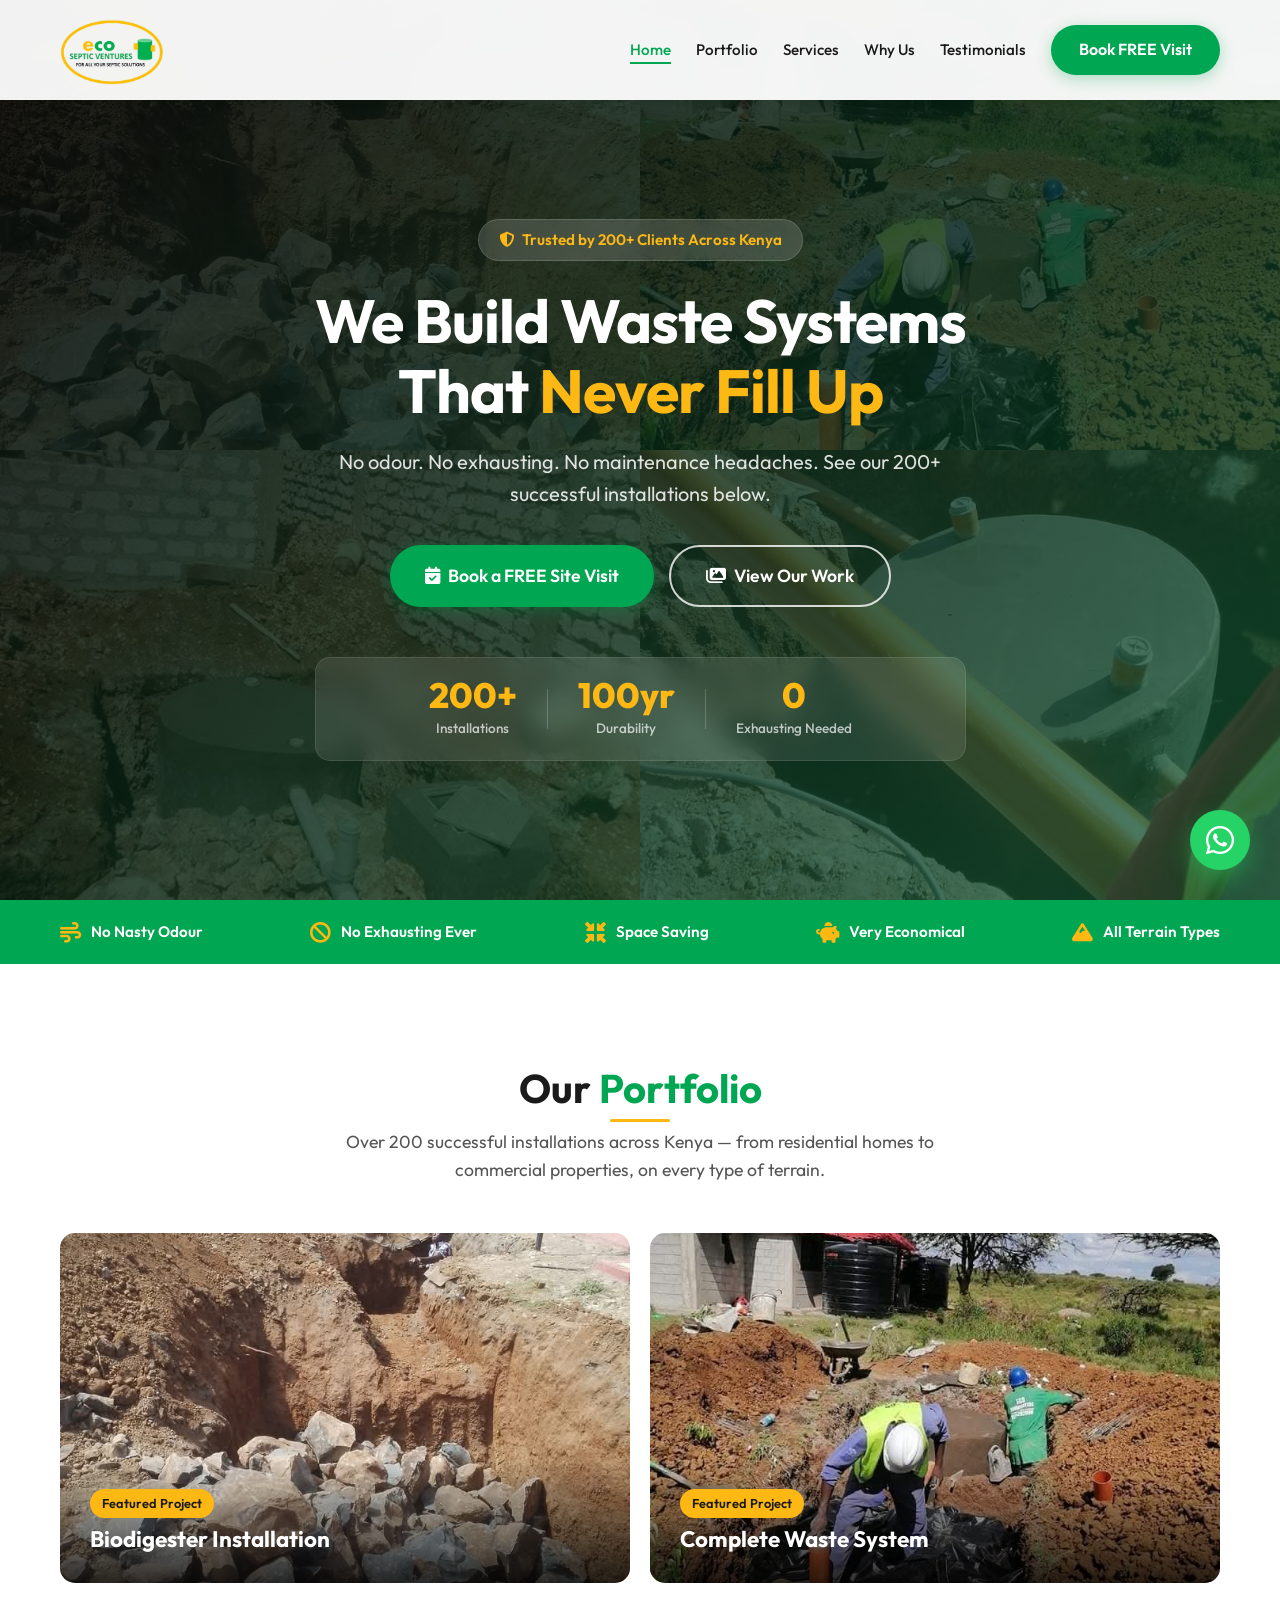
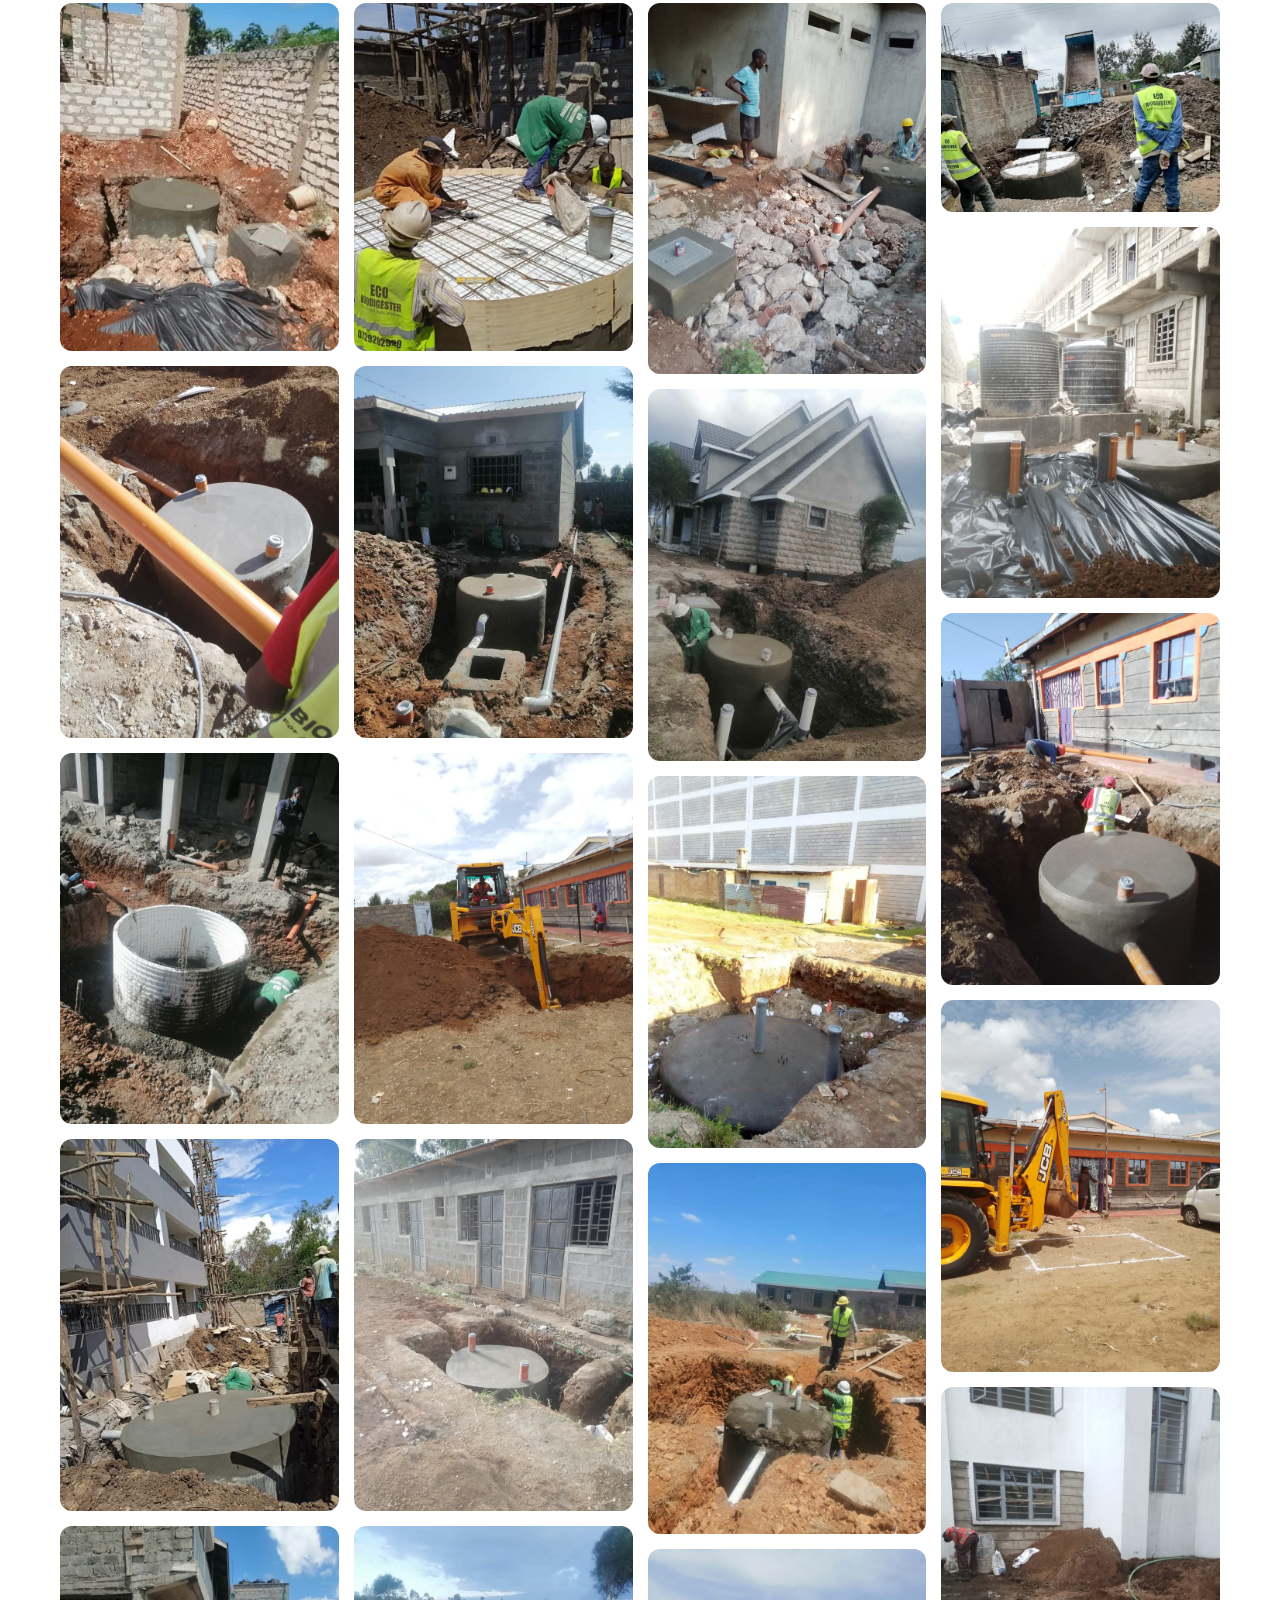
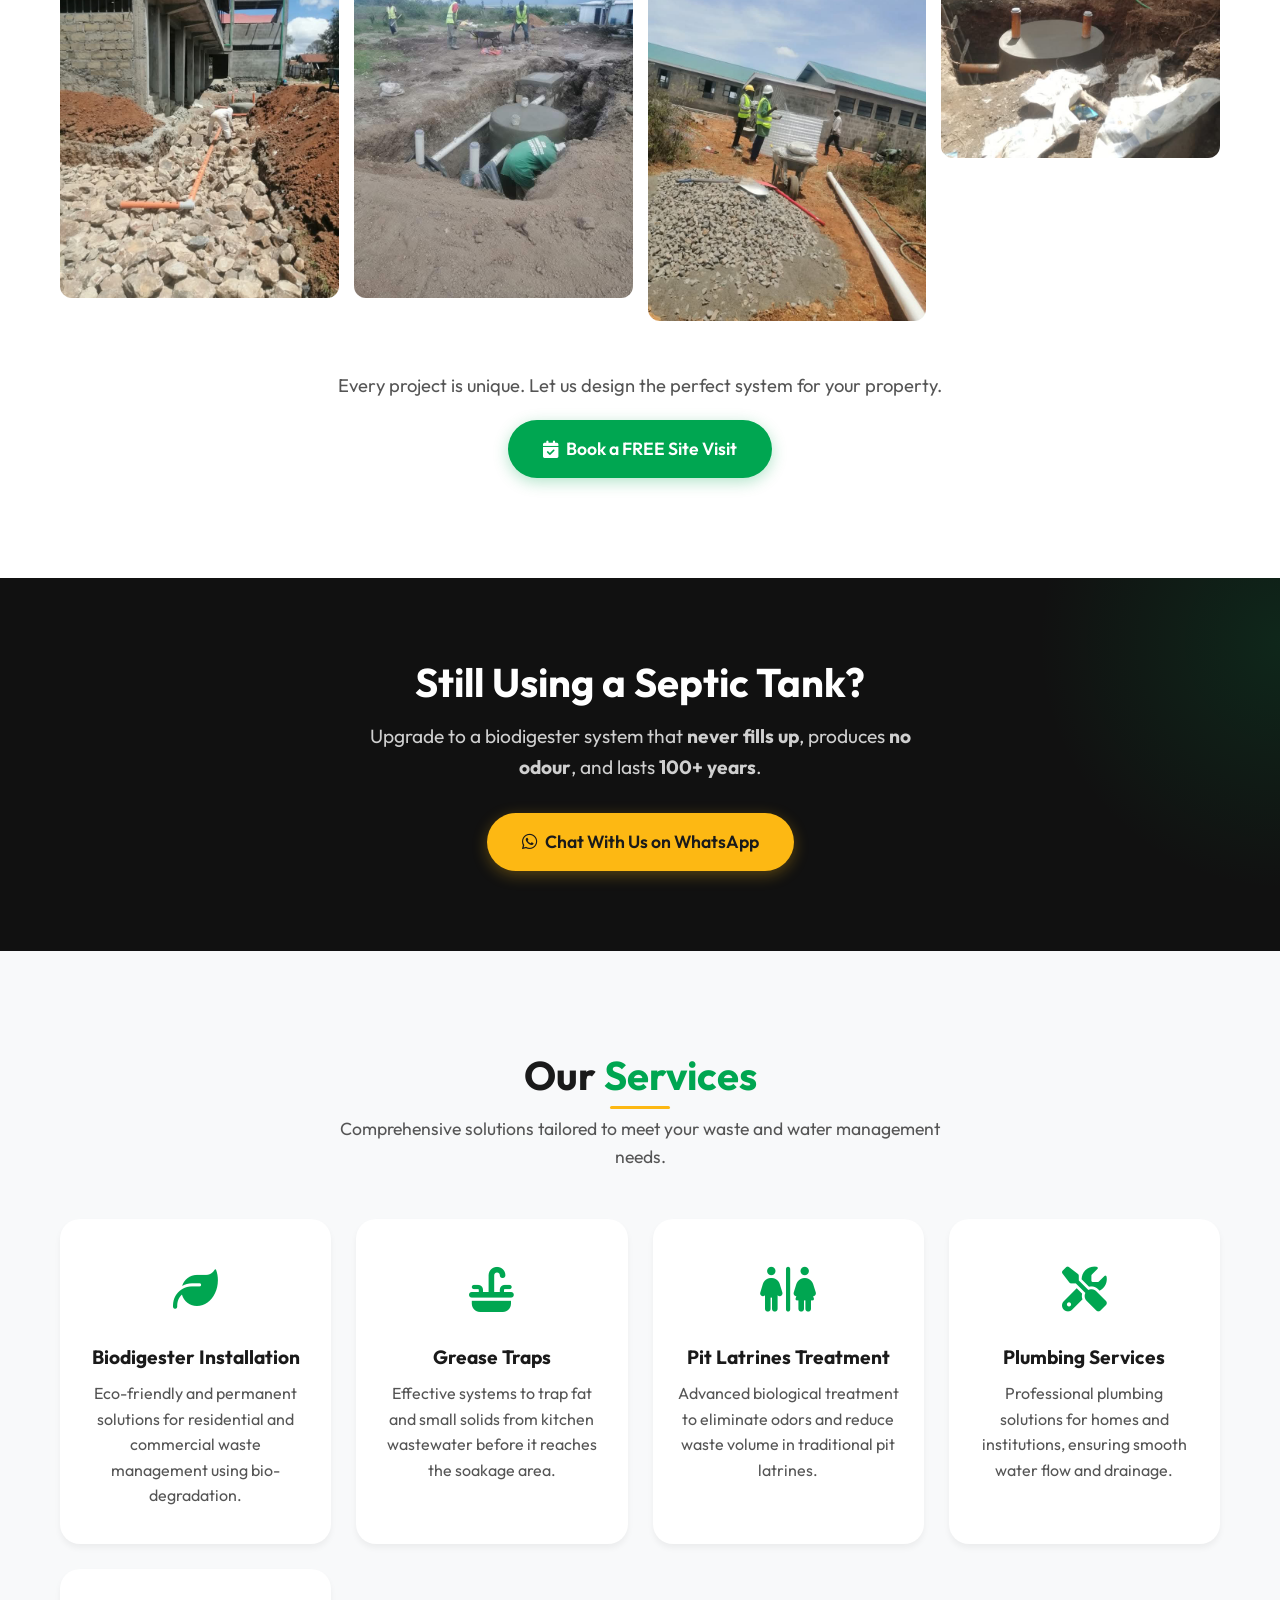
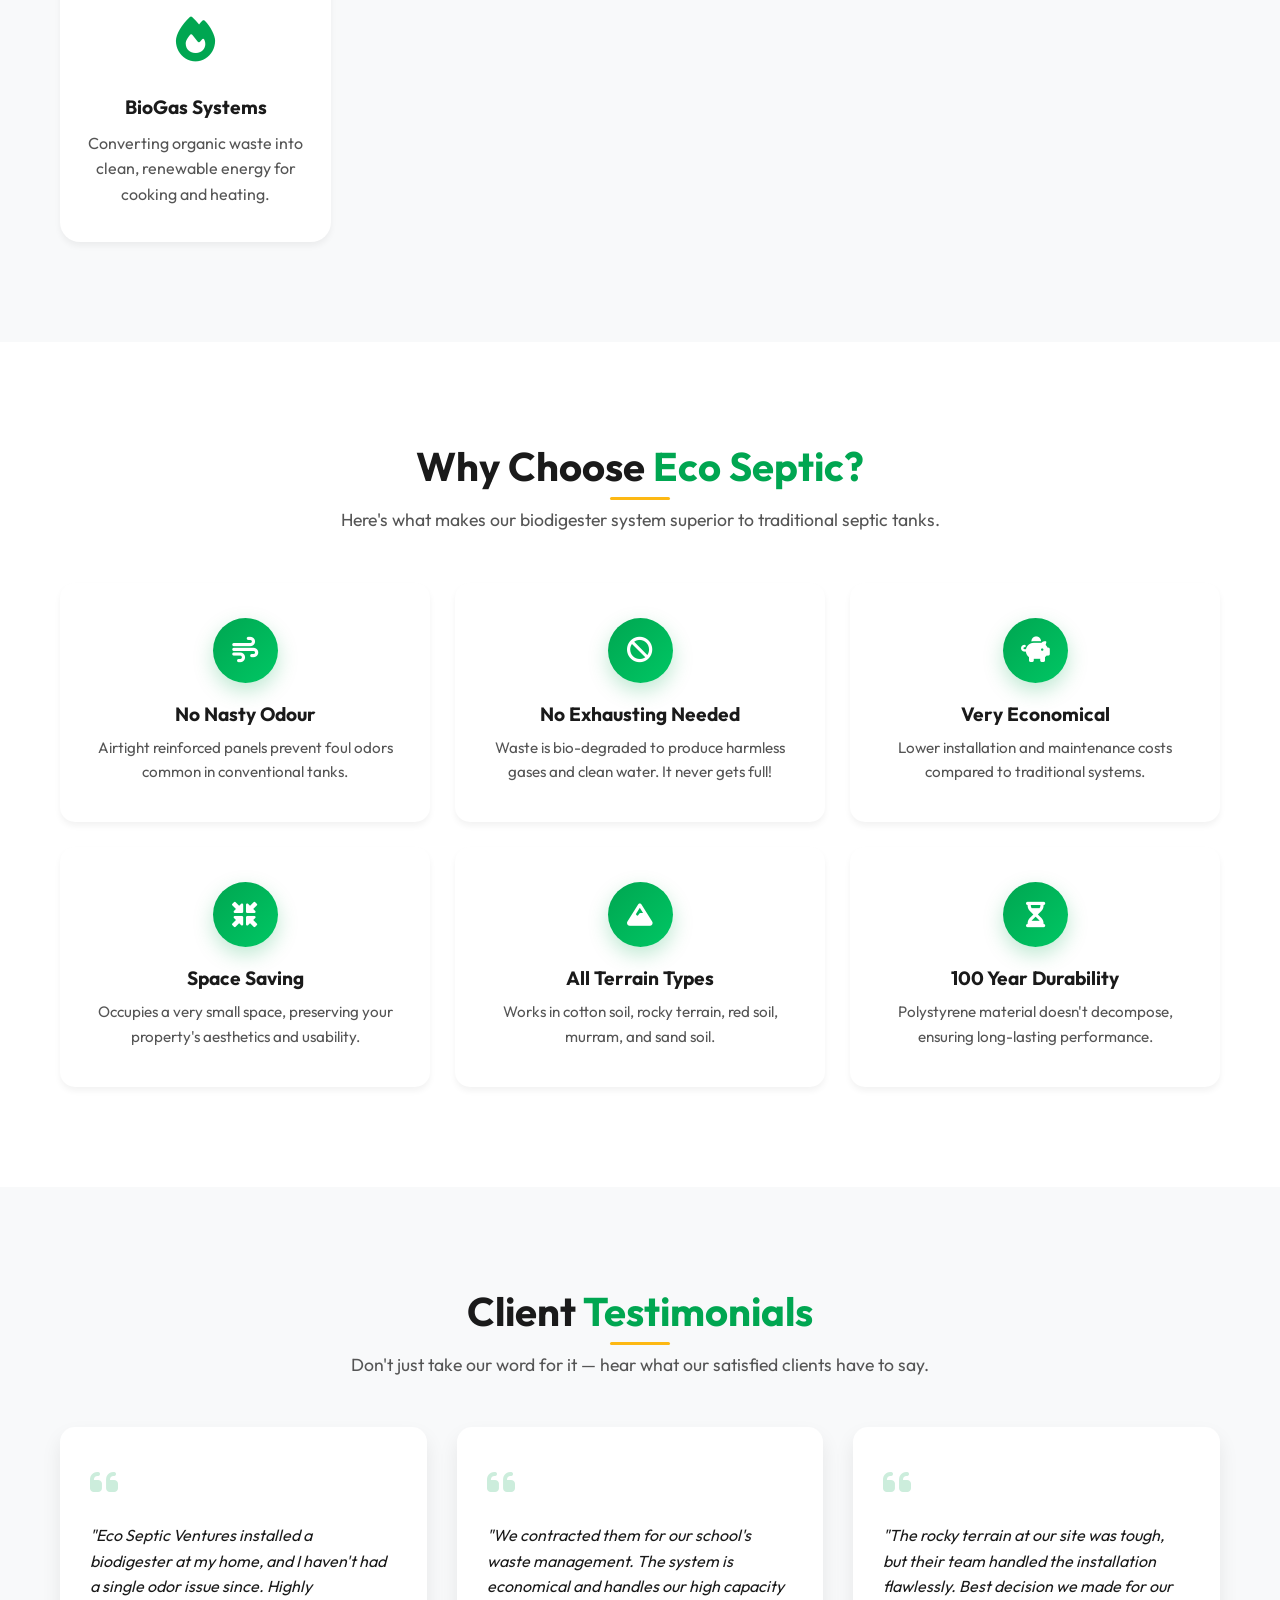
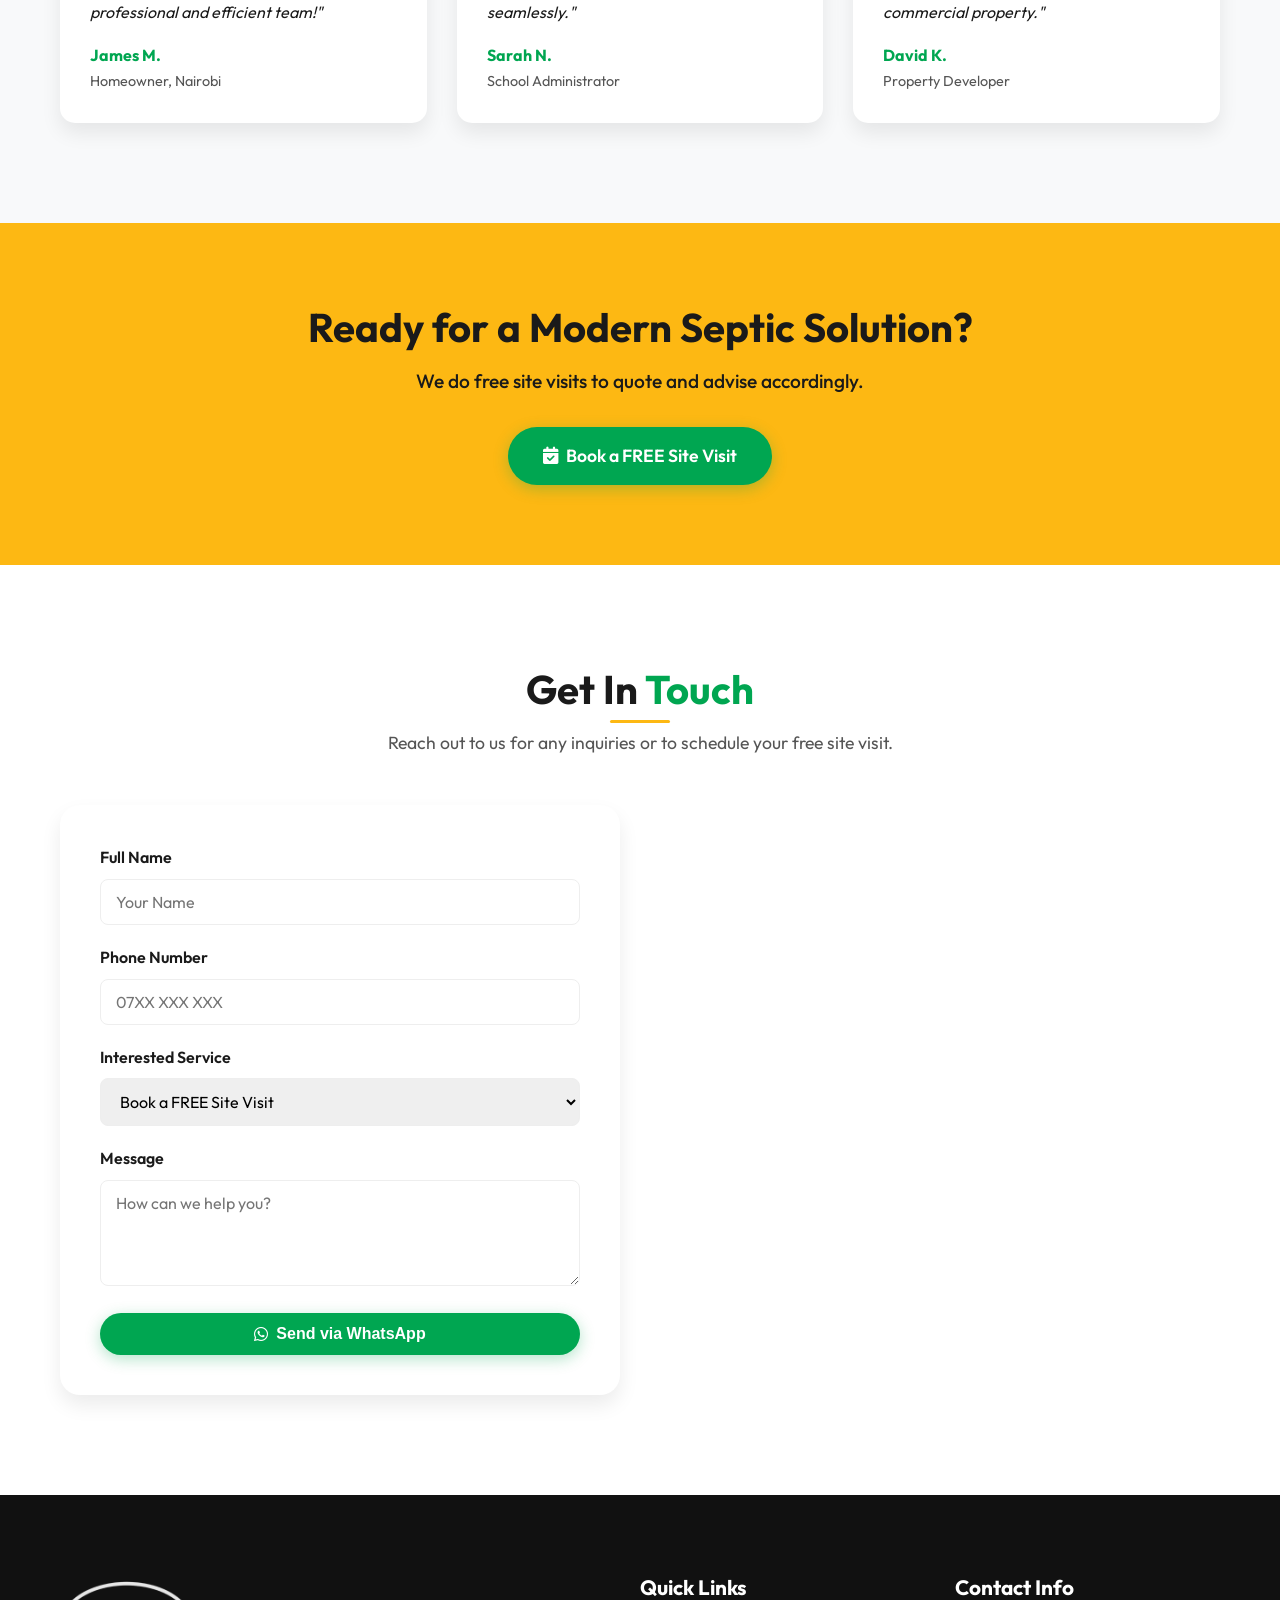
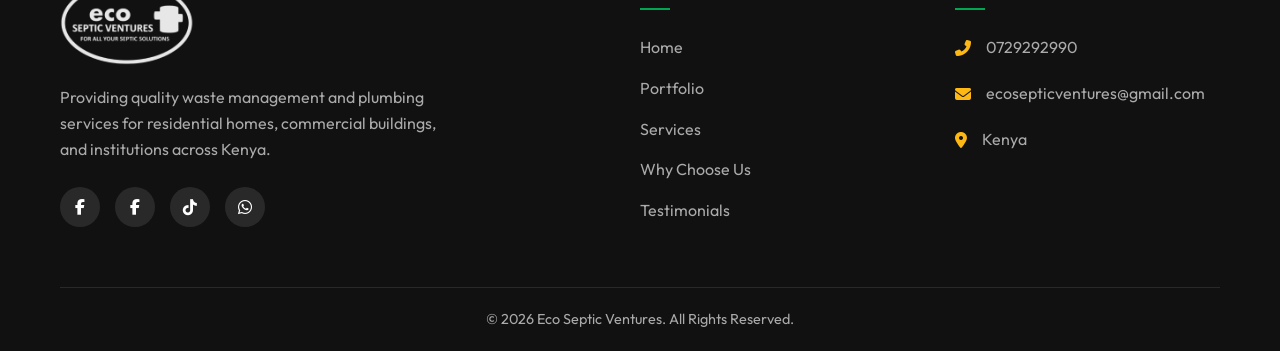
==== commit e9c6f309: "Transform main page into visual portfolio landing page with masonry gallery, photo hero, benefits ba" ====
--- a/index.html
+++ b/index.html
@@ -54,119 +54,240 @@
             </div>
             <ul class="nav-links">
                 <li><a href="#home" class="active">Home</a></li>
-                <li><a href="#about">About Us</a></li>
+                <li><a href="#portfolio">Portfolio</a></li>
                 <li><a href="#services">Services</a></li>
-                <li><a href="#biodigester">Biodigesters</a></li>
-                <li><a href="#contact" class="btn btn-primary nav-btn">Contact Us</a></li>
+                <li><a href="#why-us">Why Us</a></li>
+                <li><a href="#testimonials">Testimonials</a></li>
+                <li><a href="#contact" class="btn btn-primary nav-btn">Book FREE Visit</a></li>
             </ul>
         </div>
     </nav>
 
-    <!-- Hero Section -->
-    <header id="home" class="hero">
+    <!-- Hero Section - Visual & Photo Driven -->
+    <header id="home" class="hero portfolio-hero">
+        <div class="hero-bg-grid">
+            <div class="hero-bg-img"><img src="assets/gallery-12.jpg" alt="Installation"></div>
+            <div class="hero-bg-img"><img src="assets/gallery-9.jpg" alt="Installation"></div>
+            <div class="hero-bg-img"><img src="assets/gallery-5.jpg" alt="Installation"></div>
+            <div class="hero-bg-img"><img src="assets/gallery-14.jpg" alt="Installation"></div>
+        </div>
         <div class="hero-overlay"></div>
         <div class="container hero-content">
-            <h1 class="fade-in-up">Innovative Waste Management Solutions</h1>
-            <p class="fade-in-up delay-1">Delighting clients with cutting-edge technologies in Biodigester installation, plumbing, and sustainable waste solutions across East and Central Africa.</p>
-            <div class="hero-buttons fade-in-up delay-2">
-                <a href="#services" class="btn btn-primary">Our Services</a>
-                <a href="#contact" class="btn btn-secondary">Book a FREE Site Visit</a>
+            <div class="hero-badge fade-in-up">
+                <i class="fas fa-shield-alt"></i> Trusted by 200+ Clients Across Kenya
+            </div>
+            <h1 class="fade-in-up delay-1">We Build Waste Systems<br>That <span class="text-highlight">Never Fill Up</span></h1>
+            <p class="fade-in-up delay-2">No odour. No exhausting. No maintenance headaches. See our 200+ successful installations below.</p>
+            <div class="hero-buttons fade-in-up delay-3">
+                <a href="#contact" class="btn btn-primary btn-lg"><i class="fas fa-calendar-check"></i> Book a FREE Site Visit</a>
+                <a href="#portfolio" class="btn btn-outline-white btn-lg"><i class="fas fa-images"></i> View Our Work</a>
+            </div>
+            <div class="hero-stats fade-in-up delay-4">
+                <div class="stat-item">
+                    <span class="stat-number">200+</span>
+                    <span class="stat-label">Installations</span>
+                </div>
+                <div class="stat-divider"></div>
+                <div class="stat-item">
+                    <span class="stat-number">100yr</span>
+                    <span class="stat-label">Durability</span>
+                </div>
+                <div class="stat-divider"></div>
+                <div class="stat-item">
+                    <span class="stat-number">0</span>
+                    <span class="stat-label">Exhausting Needed</span>
+                </div>
             </div>
         </div>
     </header>
 
-    <!-- About Section -->
-    <section id="about" class="section">
-        <div class="container">
-            <div class="about-grid">
-                <div class="about-text slide-in-left">
-                    <h2 class="section-title">About <span>Eco Septic Ventures</span></h2>
-                    <p class="lead">We are a registered company in Kenya providing quality waste management and plumbing services for residential homes, commercial buildings, and institutions.</p>
-                    
-                    <div class="vision-mission-cards">
-                        <div class="vm-card">
-                            <div class="vm-icon"><i class="fas fa-eye"></i></div>
-                            <h3>Our Vision</h3>
-                            <p>To become the most reliable, creative and innovative waste management company in East and Central Africa.</p>
-                        </div>
-                        <div class="vm-card">
-                            <div class="vm-icon"><i class="fas fa-bullseye"></i></div>
-                            <h3>Our Mission</h3>
-                            <p>Delighting our clients by leveraging on innovative products and solutions with cutting edge technologies to deliver exceptional solutions.</p>
-                        </div>
+    <!-- Quick Benefits Bar -->
+    <section class="benefits-bar">
+        <div class="container">
+            <div class="benefits-grid">
+                <div class="benefit-item">
+                    <i class="fas fa-wind"></i>
+                    <span>No Nasty Odour</span>
+                </div>
+                <div class="benefit-item">
+                    <i class="fas fa-ban"></i>
+                    <span>No Exhausting Ever</span>
+                </div>
+                <div class="benefit-item">
+                    <i class="fas fa-compress-arrows-alt"></i>
+                    <span>Space Saving</span>
+                </div>
+                <div class="benefit-item">
+                    <i class="fas fa-piggy-bank"></i>
+                    <span>Very Economical</span>
+                </div>
+                <div class="benefit-item">
+                    <i class="fas fa-mountain"></i>
+                    <span>All Terrain Types</span>
+                </div>
+            </div>
+        </div>
+    </section>
+
+    <!-- Portfolio Section - The Visual Showcase -->
+    <section id="portfolio" class="section">
+        <div class="container">
+            <div class="section-header text-center">
+                <h2 class="section-title">Our <span>Portfolio</span></h2>
+                <p>Over 200 successful installations across Kenya — from residential homes to commercial properties, on every type of terrain.</p>
+            </div>
+
+            <!-- Featured Projects - Large -->
+            <div class="portfolio-featured">
+                <div class="featured-item scale-in">
+                    <img src="assets/gallery-12.jpg" alt="Featured Biodigester Installation">
+                    <div class="featured-overlay">
+                        <span class="featured-tag">Featured Project</span>
+                        <h3>Biodigester Installation</h3>
                     </div>
                 </div>
-                
-                <div class="core-values slide-in-right">
-                    <h3>Our Core Values</h3>
-                    <ul class="values-list">
-                        <li>
-                            <i class="fas fa-check-circle"></i>
-                            <div>
-                                <h4>Integrity & Customer Satisfaction</h4>
-                                <p>We build trust through honest practices and exceeding client expectations.</p>
-                            </div>
-                        </li>
-                        <li>
-                            <i class="fas fa-shield-alt"></i>
-                            <div>
-                                <h4>Transparency & Safety</h4>
-                                <p>Clear communication and strict adherence to safety standards in all projects.</p>
-                            </div>
-                        </li>
-                        <li>
-                            <i class="fas fa-users"></i>
-                            <div>
-                                <h4>Collaboration</h4>
-                                <p>Working together with clients and partners to achieve optimal results.</p>
-                            </div>
-                        </li>
-                        <li>
-                            <i class="fas fa-lightbulb"></i>
-                            <div>
-                                <h4>Innovation</h4>
-                                <p>Continuously seeking better, more efficient ways to solve waste management challenges.</p>
-                            </div>
-                        </li>
-                    </ul>
-                </div>
-            </div>
-        </div>
-    </section>
-
-    <!-- Services Section -->
+                <div class="featured-item scale-in delay-1">
+                    <img src="assets/gallery-9.jpg" alt="Featured Grease Trap Installation">
+                    <div class="featured-overlay">
+                        <span class="featured-tag">Featured Project</span>
+                        <h3>Complete Waste System</h3>
+                    </div>
+                </div>
+            </div>
+
+            <!-- Masonry Gallery Grid -->
+            <div class="masonry-grid">
+                <div class="masonry-item tall scale-in">
+                    <img src="assets/gallery-5.jpg" alt="Project">
+                    <div class="masonry-overlay"><span>Residential Install</span></div>
+                </div>
+                <div class="masonry-item scale-in delay-1">
+                    <img src="assets/gallery-14.jpg" alt="Project">
+                    <div class="masonry-overlay"><span>Rocky Terrain</span></div>
+                </div>
+                <div class="masonry-item scale-in delay-2">
+                    <img src="assets/gallery-19.jpg" alt="Project">
+                    <div class="masonry-overlay"><span>Commercial Project</span></div>
+                </div>
+                <div class="masonry-item wide scale-in">
+                    <img src="assets/gallery-28.jpg" alt="Project">
+                    <div class="masonry-overlay"><span>System Assembly</span></div>
+                </div>
+                <div class="masonry-item scale-in delay-1">
+                    <img src="assets/gallery-20.jpg" alt="Project">
+                    <div class="masonry-overlay"><span>Site Excavation</span></div>
+                </div>
+                <div class="masonry-item tall scale-in delay-2">
+                    <img src="assets/gallery-25.jpg" alt="Project">
+                    <div class="masonry-overlay"><span>Tank Installation</span></div>
+                </div>
+                <div class="masonry-item scale-in">
+                    <img src="assets/gallery-4.jpg" alt="Project">
+                    <div class="masonry-overlay"><span>Plumbing Work</span></div>
+                </div>
+                <div class="masonry-item scale-in delay-1">
+                    <img src="assets/gallery-3.jpg" alt="Project">
+                    <div class="masonry-overlay"><span>Completed System</span></div>
+                </div>
+                <div class="masonry-item wide scale-in delay-2">
+                    <img src="assets/gallery-16.jpg" alt="Project">
+                    <div class="masonry-overlay"><span>Institutional Project</span></div>
+                </div>
+                <div class="masonry-item scale-in">
+                    <img src="assets/gallery-7.jpg" alt="Project">
+                    <div class="masonry-overlay"><span>Cotton Soil Install</span></div>
+                </div>
+                <div class="masonry-item scale-in delay-1">
+                    <img src="assets/gallery-10.jpg" alt="Project">
+                    <div class="masonry-overlay"><span>Soak Pit Setup</span></div>
+                </div>
+                <div class="masonry-item scale-in delay-2">
+                    <img src="assets/gallery-11.jpg" alt="Project">
+                    <div class="masonry-overlay"><span>Grease Trap</span></div>
+                </div>
+                <div class="masonry-item tall scale-in">
+                    <img src="assets/gallery-26.jpg" alt="Project">
+                    <div class="masonry-overlay"><span>Panel Assembly</span></div>
+                </div>
+                <div class="masonry-item scale-in delay-1">
+                    <img src="assets/gallery-8.jpg" alt="Project">
+                    <div class="masonry-overlay"><span>Foundation Work</span></div>
+                </div>
+                <div class="masonry-item scale-in delay-2">
+                    <img src="assets/gallery-17.jpg" alt="Project">
+                    <div class="masonry-overlay"><span>Red Soil Install</span></div>
+                </div>
+                <div class="masonry-item scale-in">
+                    <img src="assets/gallery-22.jpg" alt="Project">
+                    <div class="masonry-overlay"><span>Backfilling</span></div>
+                </div>
+                <div class="masonry-item wide scale-in delay-1">
+                    <img src="assets/gallery-13.jpg" alt="Project">
+                    <div class="masonry-overlay"><span>Full System View</span></div>
+                </div>
+                <div class="masonry-item scale-in delay-2">
+                    <img src="assets/gallery-6.jpg" alt="Project">
+                    <div class="masonry-overlay"><span>Sand Soil Install</span></div>
+                </div>
+                <div class="masonry-item scale-in">
+                    <img src="assets/gallery-2.jpg" alt="Project">
+                    <div class="masonry-overlay"><span>Site Visit</span></div>
+                </div>
+                <div class="masonry-item scale-in delay-1">
+                    <img src="assets/gallery-15.jpg" alt="Project">
+                    <div class="masonry-overlay"><span>Team at Work</span></div>
+                </div>
+            </div>
+
+            <div class="portfolio-cta text-center">
+                <p>Every project is unique. Let us design the perfect system for your property.</p>
+                <a href="#contact" class="btn btn-primary btn-lg"><i class="fas fa-calendar-check"></i> Book a FREE Site Visit</a>
+            </div>
+        </div>
+    </section>
+
+    <!-- Mid-Page CTA Banner -->
+    <section class="cta-banner parallax">
+        <div class="container text-center">
+            <h2>Still Using a Septic Tank?</h2>
+            <p>Upgrade to a biodigester system that <strong>never fills up</strong>, produces <strong>no odour</strong>, and lasts <strong>100+ years</strong>.</p>
+            <a href="https://wa.me/254729292990?text=Hi%20Eco%20Septic%2C%20I%20saw%20your%20website%20and%20I'm%20interested%20in%20a%20biodigester%20installation." class="btn btn-secondary btn-lg" target="_blank"><i class="fab fa-whatsapp"></i> Chat With Us on WhatsApp</a>
+        </div>
+    </section>
+
+    <!-- Services Section - Brief -->
     <section id="services" class="section bg-light">
         <div class="container">
             <div class="section-header text-center">
                 <h2 class="section-title">Our <span>Services</span></h2>
                 <p>Comprehensive solutions tailored to meet your waste and water management needs.</p>
             </div>
-            
+
             <div class="services-grid">
                 <div class="service-card scale-in">
                     <div class="service-icon"><i class="fas fa-leaf"></i></div>
                     <h3>Biodigester Installation</h3>
                     <p>Eco-friendly and permanent solutions for residential and commercial waste management using bio-degradation.</p>
                 </div>
-                
+
                 <div class="service-card scale-in delay-1">
                     <div class="service-icon"><i class="fas fa-sink"></i></div>
                     <h3>Grease Traps</h3>
                     <p>Effective systems to trap fat and small solids from kitchen wastewater before it reaches the soakage area.</p>
                 </div>
-                
+
                 <div class="service-card scale-in delay-2">
                     <div class="service-icon"><i class="fas fa-restroom"></i></div>
                     <h3>Pit Latrines Treatment</h3>
                     <p>Advanced biological treatment to eliminate odors and reduce waste volume in traditional pit latrines.</p>
                 </div>
-                
+
                 <div class="service-card scale-in delay-3">
                     <div class="service-icon"><i class="fas fa-tools"></i></div>
                     <h3>Plumbing Services</h3>
                     <p>Professional plumbing solutions for homes and institutions, ensuring smooth water flow and drainage.</p>
                 </div>
-                
+
                 <div class="service-card scale-in delay-4">
                     <div class="service-icon"><i class="fas fa-fire"></i></div>
                     <h3>BioGas Systems</h3>
@@ -176,140 +297,57 @@
         </div>
     </section>
 
-    <!-- Biodigester Section -->
-    <section id="biodigester" class="section">
+    <!-- Why Choose Us -->
+    <section id="why-us" class="section">
         <div class="container">
             <div class="section-header text-center">
-                <h2 class="section-title">The Eco <span>Biodigester</span> System</h2>
-                <p>Employing the principle of Bio-Degradation and Equal Displacement.</p>
-            </div>
-            
-            <div class="biodigester-content">
-                <div class="how-it-works slide-in-left">
-                    <h3>How It Works</h3>
-                    <div class="process-steps">
-                        <div class="step">
-                            <div class="step-number">1</div>
-                            <div class="step-text">
-                                <h4>Bio-Degradation</h4>
-                                <p>Waste scum and sludge from toilets are completely broken down by both aerobic and anaerobic bacteria permanently present in the BioSeptic to produce clean water.</p>
-                            </div>
-                        </div>
-                        <div class="step">
-                            <div class="step-number">2</div>
-                            <div class="step-text">
-                                <h4>Equal Displacement</h4>
-                                <p>The amount of water flushed into the inlet buffer displaces an equal amount out to the French Drain (Soak Pit). The system never fills up, eliminating the need for exhausting.</p>
-                            </div>
-                        </div>
-                    </div>
-                    
-                    <div class="system-parts">
-                        <h4>A Complete System Combines:</h4>
-                        <ul class="parts-list">
-                            <li><i class="fas fa-check"></i> <strong>Thermo Biodigester Tank:</strong> Made of high tensile steel mesh and expanded polystyrene panels (insulators).</li>
-                            <li><i class="fas fa-check"></i> <strong>Grease Trap:</strong> For grey water from bathrooms and kitchens.</li>
-                            <li><i class="fas fa-check"></i> <strong>Soakpit:</strong> Allows clean water absorption back into the ground.</li>
-                        </ul>
-                    </div>
-                </div>
-                
-                <div class="advantages-box slide-in-right">
-                    <h3>Advantages Over Septic Tanks</h3>
-                    <ul class="adv-list">
-                        <li>
-                            <div class="adv-icon"><i class="fas fa-wind"></i></div>
-                            <div class="adv-text">
-                                <h4>No Nasty Odour</h4>
-                                <p>Airtight reinforced panels prevent foul odors common in conventional tanks.</p>
-                            </div>
-                        </li>
-                        <li>
-                            <div class="adv-icon"><i class="fas fa-ban"></i></div>
-                            <div class="adv-text">
-                                <h4>No Exhausting Needed</h4>
-                                <p>Waste is bio-degraded to produce harmless gases and clean water. It never gets full!</p>
-                            </div>
-                        </li>
-                        <li>
-                            <div class="adv-icon"><i class="fas fa-piggy-bank"></i></div>
-                            <div class="adv-text">
-                                <h4>Very Economical</h4>
-                                <p>Lower installation and maintenance costs compared to traditional systems.</p>
-                            </div>
-                        </li>
-                        <li>
-                            <div class="adv-icon"><i class="fas fa-compress-arrows-alt"></i></div>
-                            <div class="adv-text">
-                                <h4>Space Saving</h4>
-                                <p>Occupies a very small space, preserving your property's aesthetics and usability.</p>
-                            </div>
-                        </li>
-                        <li>
-                            <div class="adv-icon"><i class="fas fa-mountain"></i></div>
-                            <div class="adv-text">
-                                <h4>Versatile Terrain Suitability</h4>
-                                <p>Works well in cotton soil, rocky terrain, redsoil, murram, and sand soil. Strong enough not to be crushed.</p>
-                            </div>
-                        </li>
-                        <li>
-                            <div class="adv-icon"><i class="fas fa-hourglass-half"></i></div>
-                            <div class="adv-text">
-                                <h4>100 Year Durability</h4>
-                                <p>Polystyrene material doesn't decompose, ensuring long-lasting performance.</p>
-                            </div>
-                        </li>
-                    </ul>
-                </div>
-            </div>
-        </div>
-    </section>
-
-    <!-- Gallery Section -->
-    <section id="gallery" class="section bg-light">
-        <div class="container">
-            <div class="section-header text-center">
-                <h2 class="section-title">Portfolio <span>(200+ Installations)</span></h2>
-                <p>A showcase of our successful projects and installations across different terrains in Kenya.</p>
-            </div>
-            
-            <div class="gallery-grid">
-                <div class="gallery-item scale-in">
-                    <img src="assets/gallery-1.jpg" alt="Project 1">
-                </div>
-                <div class="gallery-item scale-in delay-1">
-                    <img src="assets/gallery-2.jpg" alt="Project 2">
-                </div>
-                <div class="gallery-item scale-in delay-2">
-                    <img src="assets/gallery-3.jpg" alt="Project 3">
-                </div>
-                <div class="gallery-item scale-in delay-3">
-                    <img src="assets/gallery-4.jpg" alt="Project 4">
-                </div>
-                <div class="gallery-item scale-in">
-                    <img src="assets/gallery-5.jpg" alt="Project 5">
-                </div>
-                <div class="gallery-item scale-in delay-1">
-                    <img src="assets/gallery-6.jpg" alt="Project 6">
-                </div>
-                <div class="gallery-item scale-in delay-2">
-                    <img src="assets/gallery-7.jpg" alt="Project 7">
-                </div>
-                <div class="gallery-item scale-in delay-3">
-                    <img src="assets/gallery-8.jpg" alt="Project 8">
+                <h2 class="section-title">Why Choose <span>Eco Septic?</span></h2>
+                <p>Here's what makes our biodigester system superior to traditional septic tanks.</p>
+            </div>
+
+            <div class="why-us-grid">
+                <div class="why-card scale-in">
+                    <div class="why-icon"><i class="fas fa-wind"></i></div>
+                    <h3>No Nasty Odour</h3>
+                    <p>Airtight reinforced panels prevent foul odors common in conventional tanks.</p>
+                </div>
+                <div class="why-card scale-in delay-1">
+                    <div class="why-icon"><i class="fas fa-ban"></i></div>
+                    <h3>No Exhausting Needed</h3>
+                    <p>Waste is bio-degraded to produce harmless gases and clean water. It never gets full!</p>
+                </div>
+                <div class="why-card scale-in delay-2">
+                    <div class="why-icon"><i class="fas fa-piggy-bank"></i></div>
+                    <h3>Very Economical</h3>
+                    <p>Lower installation and maintenance costs compared to traditional systems.</p>
+                </div>
+                <div class="why-card scale-in delay-3">
+                    <div class="why-icon"><i class="fas fa-compress-arrows-alt"></i></div>
+                    <h3>Space Saving</h3>
+                    <p>Occupies a very small space, preserving your property's aesthetics and usability.</p>
+                </div>
+                <div class="why-card scale-in delay-4">
+                    <div class="why-icon"><i class="fas fa-mountain"></i></div>
+                    <h3>All Terrain Types</h3>
+                    <p>Works in cotton soil, rocky terrain, red soil, murram, and sand soil.</p>
+                </div>
+                <div class="why-card scale-in">
+                    <div class="why-icon"><i class="fas fa-hourglass-half"></i></div>
+                    <h3>100 Year Durability</h3>
+                    <p>Polystyrene material doesn't decompose, ensuring long-lasting performance.</p>
                 </div>
             </div>
         </div>
     </section>
 
     <!-- Testimonials Section -->
-    <section id="testimonials" class="section">
+    <section id="testimonials" class="section bg-light">
         <div class="container">
             <div class="section-header text-center">
                 <h2 class="section-title">Client <span>Testimonials</span></h2>
-                <p>Don't just take our word for it, hear what our satisfied clients have to say.</p>
-            </div>
-            
+                <p>Don't just take our word for it — hear what our satisfied clients have to say.</p>
+            </div>
+
             <div class="testimonials-grid">
                 <div class="testimonial-card scale-in">
                     <div class="quote-mark"><i class="fas fa-quote-left"></i></div>
@@ -319,7 +357,7 @@
                         <span>Homeowner, Nairobi</span>
                     </div>
                 </div>
-                
+
                 <div class="testimonial-card scale-in delay-1">
                     <div class="quote-mark"><i class="fas fa-quote-left"></i></div>
                     <p class="testimonial-text">"We contracted them for our school's waste management. The system is economical and handles our high capacity seamlessly."</p>
@@ -328,7 +366,7 @@
                         <span>School Administrator</span>
                     </div>
                 </div>
-                
+
                 <div class="testimonial-card scale-in delay-2">
                     <div class="quote-mark"><i class="fas fa-quote-left"></i></div>
                     <p class="testimonial-text">"The rocky terrain at our site was tough, but their team handled the installation flawlessly. Best decision we made for our commercial property."</p>
@@ -341,35 +379,23 @@
         </div>
     </section>
 
-    <!-- Experience Quote -->
-    <section class="quote-section text-center parallax">
-        <div class="container">
-            <i class="fas fa-quote-left quote-icon"></i>
-            <h2>"The only source of knowledge is experience"</h2>
-            <p>- Albert Einstein</p>
-            <div class="quote-text">
-                <p>At Eco Bio Digesters, we are proud to have installed systems all around the country and beyond. From cotton soil to rocky terrain, we have seen it all. Whatever your type of soil or challenge, through experience, we've got you covered.</p>
-            </div>
-        </div>
-    </section>
-
-    <!-- CTA Section -->
+    <!-- Final CTA Section -->
     <section class="cta-section text-center">
         <div class="container">
             <h2>Ready for a Modern Septic Solution?</h2>
             <p>We do free site visits to quote and advise accordingly.</p>
-            <a href="#contact" class="btn btn-primary btn-lg">Book a FREE Site Visit</a>
+            <a href="#contact" class="btn btn-primary btn-lg"><i class="fas fa-calendar-check"></i> Book a FREE Site Visit</a>
         </div>
     </section>
 
     <!-- Contact Form & Map Section -->
-    <section id="contact-us" class="section">
+    <section id="contact" class="section">
         <div class="container">
             <div class="section-header text-center">
                 <h2 class="section-title">Get In <span>Touch</span></h2>
                 <p>Reach out to us for any inquiries or to schedule your free site visit.</p>
             </div>
-            
+
             <div class="contact-grid">
                 <div class="contact-form-container slide-in-left">
                     <form id="whatsapp-form" class="contact-form">
@@ -395,10 +421,10 @@
                             <label for="message">Message</label>
                             <textarea id="message" name="message" rows="4" placeholder="How can we help you?"></textarea>
                         </div>
-                        <button type="submit" class="btn btn-primary w-100">Send Message</button>
+                        <button type="submit" class="btn btn-primary w-100"><i class="fab fa-whatsapp"></i> Send via WhatsApp</button>
                     </form>
                 </div>
-                
+
                 <div class="map-container slide-in-right">
                     <iframe 
                         src="https://www.google.com/maps/embed?pb=!1m18!1m12!1m3!1d255281.19036281522!2d36.707307449999996!3d-1.3032051!2m3!1f0!2f0!3f0!3m2!1i1024!2i768!4f13.1!3m3!1m2!1s0x182f1172d84d49a7%3A0xf7cf0254b297924c!2sNairobi%2C%20Kenya!5e0!3m2!1sen!2sus!4v1690000000000!5m2!1sen!2sus" 
@@ -414,8 +440,8 @@
         </div>
     </section>
 
-    <!-- Contact & Footer -->
-    <footer id="contact" class="footer">
+    <!-- Footer -->
+    <footer id="footer" class="footer">
         <div class="container">
             <div class="footer-grid">
                 <div class="footer-brand">
@@ -430,17 +456,18 @@
                         <a href="https://wa.me/254729292990" target="_blank" rel="noopener noreferrer" title="WhatsApp"><i class="fab fa-whatsapp"></i></a>
                     </div>
                 </div>
-                
+
                 <div class="footer-links">
                     <h3>Quick Links</h3>
                     <ul>
                         <li><a href="#home">Home</a></li>
-                        <li><a href="#about">About Us</a></li>
+                        <li><a href="#portfolio">Portfolio</a></li>
                         <li><a href="#services">Services</a></li>
-                        <li><a href="#biodigester">Biodigester System</a></li>
+                        <li><a href="#why-us">Why Choose Us</a></li>
+                        <li><a href="#testimonials">Testimonials</a></li>
                     </ul>
                 </div>
-                
+
                 <div class="footer-contact">
                     <h3>Contact Info</h3>
                     <ul>
@@ -459,7 +486,7 @@
                     </ul>
                 </div>
             </div>
-            
+
             <div class="footer-bottom">
                 <p>&copy; <span id="year"></span> Eco Septic Ventures. All Rights Reserved.</p>
             </div>
--- a/style.css
+++ b/style.css
@@ -25,7 +25,7 @@
 
 html {
     scroll-behavior: smooth;
-    scroll-padding-top: 80px; /* For fixed header */
+    scroll-padding-top: 80px;
 }
 
 body {
@@ -103,7 +103,9 @@
 
 /* Buttons */
 .btn {
-    display: inline-block;
+    display: inline-flex;
+    align-items: center;
+    gap: 8px;
     padding: 12px 28px;
     border-radius: 50px;
     font-weight: 600;
@@ -111,6 +113,7 @@
     cursor: pointer;
     border: none;
     transition: var(--transition);
+    font-size: 1rem;
 }
 
 .btn-primary {
@@ -135,6 +138,18 @@
     background-color: var(--secondary-dark);
     transform: translateY(-2px);
     box-shadow: 0 6px 20px rgba(253, 184, 19, 0.4);
+}
+
+.btn-outline-white {
+    background: transparent;
+    color: white;
+    border: 2px solid rgba(255, 255, 255, 0.8);
+}
+
+.btn-outline-white:hover {
+    background: white;
+    color: var(--text-dark);
+    transform: translateY(-2px);
 }
 
 .btn-lg {
@@ -153,7 +168,7 @@
     z-index: 1000;
     box-shadow: var(--shadow-sm);
     transition: var(--transition);
-    padding: 15px 0;
+    padding: 10px 0;
 }
 
 .nav-container {
@@ -168,43 +183,17 @@
     gap: 8px;
 }
 
-.logo-eco {
-    font-size: 2.2rem;
-    font-weight: 800;
-    color: var(--secondary-color);
-    line-height: 1;
-}
-
-.logo-text {
-    display: flex;
-    flex-direction: column;
-}
-
-.logo-title {
-    font-size: 1.2rem;
-    font-weight: 800;
-    color: var(--primary-color);
-    line-height: 1;
-}
-
-.logo-subtitle {
-    font-size: 0.6rem;
-    font-weight: 600;
-    color: var(--text-dark);
-    letter-spacing: 1px;
-    margin-top: 2px;
-}
-
 .nav-links {
     display: flex;
     align-items: center;
-    gap: 30px;
+    gap: 25px;
 }
 
 .nav-links a:not(.btn) {
     font-weight: 500;
     color: var(--text-dark);
     position: relative;
+    font-size: 0.95rem;
 }
 
 .nav-links a:not(.btn)::after {
@@ -235,69 +224,372 @@
     cursor: pointer;
 }
 
-/* Hero Section */
-.hero {
+/* ========================= */
+/* PORTFOLIO HERO SECTION    */
+/* ========================= */
+.portfolio-hero {
     height: 100vh;
-    min-height: 600px;
-    background: linear-gradient(135deg, rgba(248, 249, 250, 0.9) 0%, rgba(255, 255, 255, 0.95) 100%);
+    min-height: 700px;
     position: relative;
     display: flex;
     align-items: center;
     padding-top: 80px;
     overflow: hidden;
-}
-
-.hero::before {
+    background: #111;
+}
+
+.hero-bg-grid {
+    position: absolute;
+    top: 0;
+    left: 0;
+    width: 100%;
+    height: 100%;
+    display: grid;
+    grid-template-columns: 1fr 1fr;
+    grid-template-rows: 1fr 1fr;
+}
+
+.hero-bg-img {
+    overflow: hidden;
+}
+
+.hero-bg-img img {
+    width: 100%;
+    height: 100%;
+    object-fit: cover;
+    opacity: 0.4;
+    transition: opacity 0.5s ease;
+}
+
+.hero-overlay {
+    position: absolute;
+    top: 0;
+    left: 0;
+    width: 100%;
+    height: 100%;
+    background: linear-gradient(135deg, rgba(0, 0, 0, 0.7) 0%, rgba(0, 166, 81, 0.3) 100%);
+    z-index: 1;
+}
+
+.hero-content {
+    position: relative;
+    z-index: 2;
+    max-width: 900px;
+    text-align: center;
+    margin: 0 auto;
+}
+
+.hero-badge {
+    display: inline-flex;
+    align-items: center;
+    gap: 8px;
+    background: rgba(255, 255, 255, 0.15);
+    backdrop-filter: blur(10px);
+    padding: 8px 20px;
+    border-radius: 50px;
+    color: var(--secondary-color);
+    font-weight: 600;
+    font-size: 0.95rem;
+    margin-bottom: 25px;
+    border: 1px solid rgba(255, 255, 255, 0.15);
+}
+
+.hero h1 {
+    font-size: 3.8rem;
+    margin-bottom: 20px;
+    color: white;
+    letter-spacing: -1px;
+    line-height: 1.15;
+}
+
+.text-highlight {
+    color: var(--secondary-color);
+    position: relative;
+}
+
+.hero p {
+    font-size: 1.25rem;
+    margin-bottom: 35px;
+    color: rgba(255, 255, 255, 0.85);
+    max-width: 650px;
+    margin-left: auto;
+    margin-right: auto;
+}
+
+.hero-buttons {
+    display: flex;
+    gap: 15px;
+    justify-content: center;
+    flex-wrap: wrap;
+    margin-bottom: 50px;
+}
+
+.hero-stats {
+    display: flex;
+    align-items: center;
+    justify-content: center;
+    gap: 30px;
+    background: rgba(255, 255, 255, 0.1);
+    backdrop-filter: blur(10px);
+    padding: 20px 40px;
+    border-radius: 15px;
+    border: 1px solid rgba(255, 255, 255, 0.1);
+}
+
+.stat-item {
+    text-align: center;
+}
+
+.stat-number {
+    display: block;
+    font-size: 2.2rem;
+    font-weight: 800;
+    color: var(--secondary-color);
+    line-height: 1;
+}
+
+.stat-label {
+    display: block;
+    color: rgba(255, 255, 255, 0.7);
+    font-size: 0.85rem;
+    font-weight: 500;
+    margin-top: 5px;
+}
+
+.stat-divider {
+    width: 1px;
+    height: 40px;
+    background: rgba(255, 255, 255, 0.2);
+}
+
+/* ========================= */
+/* BENEFITS BAR              */
+/* ========================= */
+.benefits-bar {
+    background: var(--primary-color);
+    padding: 20px 0;
+}
+
+.benefits-grid {
+    display: flex;
+    justify-content: space-between;
+    align-items: center;
+    gap: 15px;
+    flex-wrap: wrap;
+}
+
+.benefit-item {
+    display: flex;
+    align-items: center;
+    gap: 10px;
+    color: white;
+    font-weight: 600;
+    font-size: 0.95rem;
+    white-space: nowrap;
+}
+
+.benefit-item i {
+    font-size: 1.3rem;
+    color: var(--secondary-color);
+}
+
+/* ========================= */
+/* PORTFOLIO SECTION         */
+/* ========================= */
+
+/* Featured Projects */
+.portfolio-featured {
+    display: grid;
+    grid-template-columns: 1fr 1fr;
+    gap: 20px;
+    margin-bottom: 20px;
+}
+
+.featured-item {
+    position: relative;
+    border-radius: 15px;
+    overflow: hidden;
+    height: 350px;
+    cursor: pointer;
+}
+
+.featured-item img {
+    width: 100%;
+    height: 100%;
+    object-fit: cover;
+    transition: transform 0.6s ease;
+}
+
+.featured-item:hover img {
+    transform: scale(1.08);
+}
+
+.featured-overlay {
+    position: absolute;
+    bottom: 0;
+    left: 0;
+    right: 0;
+    padding: 30px;
+    background: linear-gradient(transparent, rgba(0, 0, 0, 0.8));
+    transition: var(--transition);
+}
+
+.featured-tag {
+    display: inline-block;
+    background: var(--secondary-color);
+    color: var(--text-dark);
+    padding: 4px 12px;
+    border-radius: 20px;
+    font-size: 0.8rem;
+    font-weight: 600;
+    margin-bottom: 8px;
+}
+
+.featured-overlay h3 {
+    color: white;
+    font-size: 1.4rem;
+}
+
+/* Masonry Grid */
+.masonry-grid {
+    columns: 4;
+    column-gap: 15px;
+    margin-bottom: 50px;
+}
+
+.masonry-item {
+    break-inside: avoid;
+    margin-bottom: 15px;
+    border-radius: 12px;
+    overflow: hidden;
+    position: relative;
+    cursor: pointer;
+}
+
+.masonry-item img {
+    width: 100%;
+    display: block;
+    transition: transform 0.5s ease;
+}
+
+.masonry-item:hover img {
+    transform: scale(1.08);
+}
+
+.masonry-overlay {
+    position: absolute;
+    bottom: 0;
+    left: 0;
+    right: 0;
+    padding: 15px;
+    background: linear-gradient(transparent, rgba(0, 0, 0, 0.7));
+    opacity: 0;
+    transition: opacity 0.3s ease;
+}
+
+.masonry-item:hover .masonry-overlay {
+    opacity: 1;
+}
+
+.masonry-overlay span {
+    color: white;
+    font-weight: 600;
+    font-size: 0.9rem;
+}
+
+.portfolio-cta {
+    margin-top: 40px;
+}
+
+.portfolio-cta p {
+    font-size: 1.15rem;
+    margin-bottom: 20px;
+    color: var(--text-light);
+}
+
+/* ========================= */
+/* MID-PAGE CTA BANNER       */
+/* ========================= */
+.cta-banner {
+    background: var(--bg-dark);
+    color: white;
+    padding: 80px 0;
+    position: relative;
+    overflow: hidden;
+}
+
+.cta-banner::before {
     content: '';
     position: absolute;
     top: -50%;
     right: -20%;
-    width: 800px;
-    height: 800px;
-    background: radial-gradient(circle, rgba(0, 166, 81, 0.08) 0%, transparent 70%);
+    width: 500px;
+    height: 500px;
+    background: radial-gradient(circle, rgba(0, 166, 81, 0.15) 0%, transparent 70%);
     border-radius: 50%;
-    z-index: 0;
-}
-
-.hero::after {
-    content: '';
-    position: absolute;
-    bottom: -30%;
-    left: -10%;
-    width: 600px;
-    height: 600px;
-    background: radial-gradient(circle, rgba(253, 184, 19, 0.08) 0%, transparent 70%);
-    border-radius: 50%;
-    z-index: 0;
-}
-
-.hero-content {
-    position: relative;
-    z-index: 1;
-    max-width: 800px;
-    text-align: center;
-}
-
-.hero h1 {
-    font-size: 4rem;
-    margin-bottom: 20px;
-    color: var(--text-dark);
-    letter-spacing: -1px;
-}
-
-.hero p {
+}
+
+.cta-banner h2 {
+    color: white;
+    font-size: 2.5rem;
+    margin-bottom: 15px;
+}
+
+.cta-banner p {
     font-size: 1.2rem;
-    margin-bottom: 40px;
-    color: var(--text-light);
-    max-width: 700px;
+    color: rgba(255, 255, 255, 0.8);
+    margin-bottom: 30px;
+    max-width: 600px;
     margin-left: auto;
     margin-right: auto;
 }
 
-.hero-buttons {
-    display: flex;
-    gap: 20px;
+/* ========================= */
+/* WHY CHOOSE US SECTION     */
+/* ========================= */
+.why-us-grid {
+    display: grid;
+    grid-template-columns: repeat(3, 1fr);
+    gap: 25px;
+}
+
+.why-card {
+    background: var(--bg-white);
+    padding: 35px 25px;
+    border-radius: 15px;
+    box-shadow: var(--shadow-sm);
+    text-align: center;
+    transition: var(--transition);
+    border-bottom: 3px solid transparent;
+}
+
+.why-card:hover {
+    transform: translateY(-8px);
+    box-shadow: var(--shadow-lg);
+    border-bottom-color: var(--primary-color);
+}
+
+.why-icon {
+    width: 65px;
+    height: 65px;
+    background: linear-gradient(135deg, var(--primary-color), #00c764);
+    border-radius: 50%;
+    display: flex;
+    align-items: center;
     justify-content: center;
+    margin: 0 auto 20px;
+    font-size: 1.6rem;
+    color: white;
+    box-shadow: 0 8px 20px rgba(0, 166, 81, 0.25);
+}
+
+.why-card h3 {
+    margin-bottom: 10px;
+    font-size: 1.2rem;
+}
+
+.why-card p {
+    font-size: 0.95rem;
 }
 
 /* Sections General */
@@ -305,110 +597,16 @@
     padding: 100px 0;
 }
 
-/* About Section */
-.about-grid {
-    display: grid;
-    grid-template-columns: 1fr 1fr;
-    gap: 60px;
-    align-items: center;
-}
-
-.about-text .lead {
-    font-size: 1.2rem;
-    margin: 20px 0 40px;
-    color: var(--text-dark);
-}
-
-.vision-mission-cards {
-    display: grid;
-    grid-template-columns: 1fr;
-    gap: 20px;
-}
-
-.vm-card {
-    background: var(--bg-white);
-    padding: 25px;
-    border-radius: 15px;
-    box-shadow: var(--shadow-sm);
-    display: flex;
-    flex-direction: column;
-    border-left: 4px solid var(--primary-color);
-    transition: var(--transition);
-}
-
-.vm-card:hover {
-    box-shadow: var(--shadow-md);
-    transform: translateX(5px);
-}
-
-.vm-icon {
-    font-size: 2rem;
-    color: var(--secondary-color);
-    margin-bottom: 15px;
-}
-
-.vm-card h3 {
-    margin-bottom: 10px;
-    font-size: 1.3rem;
-}
-
-.core-values {
-    background: var(--bg-light);
-    padding: 40px;
-    border-radius: 20px;
-}
-
-.core-values h3 {
-    font-size: 1.8rem;
-    margin-bottom: 30px;
-    color: var(--primary-color);
-}
-
-.values-list {
-    display: flex;
-    flex-direction: column;
-    gap: 25px;
-}
-
-.values-list li {
-    display: flex;
-    gap: 20px;
-    align-items: flex-start;
-}
-
-.values-list i {
-    font-size: 1.5rem;
-    color: var(--secondary-color);
-    background: white;
-    width: 50px;
-    height: 50px;
-    display: flex;
-    align-items: center;
-    justify-content: center;
-    border-radius: 50%;
-    box-shadow: var(--shadow-sm);
-    flex-shrink: 0;
-}
-
-.values-list h4 {
-    margin-bottom: 5px;
-    font-size: 1.1rem;
-}
-
-.values-list p {
-    font-size: 0.95rem;
-}
-
 /* Services Section */
 .services-grid {
     display: grid;
-    grid-template-columns: repeat(auto-fit, minmax(300px, 1fr));
-    gap: 30px;
+    grid-template-columns: repeat(auto-fit, minmax(220px, 1fr));
+    gap: 25px;
 }
 
 .service-card {
     background: var(--bg-white);
-    padding: 40px 30px;
+    padding: 35px 25px;
     border-radius: 20px;
     box-shadow: var(--shadow-sm);
     text-align: center;
@@ -440,15 +638,15 @@
     color: white;
 }
 
-.service-card:hover h3, 
+.service-card:hover h3,
 .service-card:hover p {
     color: white;
 }
 
 .service-icon {
-    font-size: 3rem;
+    font-size: 2.8rem;
     color: var(--primary-color);
-    margin-bottom: 25px;
+    margin-bottom: 20px;
     transition: var(--transition);
 }
 
@@ -458,157 +656,9 @@
 }
 
 .service-card h3 {
-    margin-bottom: 15px;
-    font-size: 1.4rem;
-    transition: var(--transition);
-}
-
-/* Biodigester Section */
-.biodigester-content {
-    display: grid;
-    grid-template-columns: 1fr 1fr;
-    gap: 50px;
-    margin-top: 50px;
-}
-
-.how-it-works h3, .advantages-box h3 {
-    font-size: 1.8rem;
-    margin-bottom: 30px;
-    color: var(--text-dark);
-}
-
-.process-steps {
-    display: flex;
-    flex-direction: column;
-    gap: 30px;
-    margin-bottom: 40px;
-}
-
-.step {
-    display: flex;
-    gap: 20px;
-}
-
-.step-number {
-    width: 40px;
-    height: 40px;
-    background: var(--primary-color);
-    color: white;
-    border-radius: 50%;
-    display: flex;
-    align-items: center;
-    justify-content: center;
-    font-weight: bold;
+    margin-bottom: 12px;
     font-size: 1.2rem;
-    flex-shrink: 0;
-    box-shadow: 0 4px 10px rgba(0, 166, 81, 0.3);
-}
-
-.step-text h4 {
-    margin-bottom: 10px;
-    color: var(--primary-color);
-}
-
-.system-parts {
-    background: var(--bg-light);
-    padding: 30px;
-    border-radius: 15px;
-}
-
-.system-parts h4 {
-    margin-bottom: 20px;
-}
-
-.parts-list li {
-    margin-bottom: 15px;
-    display: flex;
-    align-items: flex-start;
-    gap: 15px;
-}
-
-.parts-list i {
-    color: var(--secondary-color);
-    margin-top: 5px;
-}
-
-.advantages-box {
-    background: var(--primary-color);
-    color: white;
-    padding: 40px;
-    border-radius: 20px;
-}
-
-.advantages-box h3 {
-    color: white;
-}
-
-.adv-list {
-    display: flex;
-    flex-direction: column;
-    gap: 25px;
-}
-
-.adv-list li {
-    display: flex;
-    gap: 20px;
-}
-
-.adv-icon {
-    width: 50px;
-    height: 50px;
-    background: rgba(255, 255, 255, 0.2);
-    border-radius: 50%;
-    display: flex;
-    align-items: center;
-    justify-content: center;
-    font-size: 1.5rem;
-    flex-shrink: 0;
-}
-
-.adv-text h4 {
-    color: white;
-    margin-bottom: 5px;
-}
-
-.adv-text p {
-    color: rgba(255, 255, 255, 0.9);
-    font-size: 0.95rem;
-}
-
-/* Quote Section */
-.quote-section {
-    background: var(--bg-dark);
-    color: white;
-    padding: 100px 0;
-    position: relative;
-}
-
-.quote-icon {
-    font-size: 4rem;
-    color: rgba(253, 184, 19, 0.2);
-    margin-bottom: 20px;
-}
-
-.quote-section h2 {
-    color: white;
-    font-size: 2.5rem;
-    font-weight: 300;
-    font-style: italic;
-    margin-bottom: 10px;
-}
-
-.quote-section > p {
-    font-size: 1.2rem;
-    color: var(--secondary-color);
-    margin-bottom: 40px;
-}
-
-.quote-text {
-    max-width: 800px;
-    margin: 0 auto;
-    font-size: 1.1rem;
-    line-height: 1.8;
-    color: #cccccc;
+    transition: var(--transition);
 }
 
 /* CTA Section */
@@ -627,6 +677,98 @@
     font-size: 1.2rem;
     margin-bottom: 30px;
     font-weight: 500;
+}
+
+/* Testimonials Section */
+.testimonials-grid {
+    display: grid;
+    grid-template-columns: repeat(auto-fit, minmax(300px, 1fr));
+    gap: 30px;
+}
+
+.testimonial-card {
+    background: var(--bg-white);
+    padding: 30px;
+    border-radius: 15px;
+    box-shadow: var(--shadow-md);
+    position: relative;
+}
+
+.quote-mark {
+    font-size: 2rem;
+    color: rgba(0, 166, 81, 0.2);
+    margin-bottom: 15px;
+}
+
+.testimonial-text {
+    font-style: italic;
+    margin-bottom: 20px;
+    color: var(--text-dark);
+}
+
+.client-info h4 {
+    color: var(--primary-color);
+    margin-bottom: 3px;
+}
+
+.client-info span {
+    font-size: 0.9rem;
+    color: var(--text-light);
+}
+
+/* Contact Section */
+.contact-grid {
+    display: grid;
+    grid-template-columns: 1fr 1fr;
+    gap: 40px;
+}
+
+.contact-form-container {
+    background: var(--bg-white);
+    padding: 40px;
+    border-radius: 20px;
+    box-shadow: var(--shadow-md);
+}
+
+.form-group {
+    margin-bottom: 20px;
+}
+
+.form-group label {
+    display: block;
+    margin-bottom: 8px;
+    font-weight: 600;
+    color: var(--text-dark);
+}
+
+.form-group input,
+.form-group select,
+.form-group textarea {
+    width: 100%;
+    padding: 12px 15px;
+    border: 1px solid var(--border-color);
+    border-radius: 8px;
+    font-family: inherit;
+    font-size: 1rem;
+    transition: var(--transition);
+}
+
+.form-group input:focus,
+.form-group select:focus,
+.form-group textarea:focus {
+    outline: none;
+    border-color: var(--primary-color);
+    box-shadow: 0 0 0 3px rgba(0, 166, 81, 0.1);
+}
+
+.w-100 {
+    width: 100%;
+    justify-content: center;
+}
+
+.map-container {
+    height: 100%;
+    min-height: 400px;
 }
 
 /* Footer */
@@ -727,6 +869,23 @@
     font-size: 0.9rem;
 }
 
+/* Logo Images */
+.logo-img {
+    height: 70px;
+    width: auto;
+}
+
+.footer-logo-img {
+    height: 90px;
+    width: auto;
+    filter: brightness(0) invert(1);
+    opacity: 0.9;
+    transition: var(--transition);
+}
+.footer-logo-img:hover {
+    opacity: 1;
+}
+
 /* Animations */
 .fade-in-up {
     opacity: 0;
@@ -762,18 +921,67 @@
 .delay-3 { transition-delay: 0.6s; }
 .delay-4 { transition-delay: 0.8s; }
 
-/* Responsive Design */
+/* Floating WhatsApp Button */
+.whatsapp-float {
+    position: fixed;
+    bottom: 30px;
+    right: 30px;
+    width: 60px;
+    height: 60px;
+    background-color: #25d366;
+    color: white;
+    border-radius: 50%;
+    display: flex;
+    align-items: center;
+    justify-content: center;
+    font-size: 2rem;
+    box-shadow: 0 10px 25px rgba(37, 211, 102, 0.4);
+    z-index: 1000;
+    transition: var(--transition);
+}
+
+.whatsapp-float:hover {
+    background-color: #1ebe57;
+    transform: translateY(-5px) scale(1.05);
+    box-shadow: 0 15px 30px rgba(37, 211, 102, 0.5);
+    color: white;
+}
+
+/* ========================= */
+/* RESPONSIVE DESIGN         */
+/* ========================= */
 @media (max-width: 992px) {
-    .about-grid, .biodigester-content {
-        grid-template-columns: 1fr;
-    }
-    
     .hero h1 {
         font-size: 3rem;
     }
-    
+
+    .masonry-grid {
+        columns: 3;
+    }
+
+    .why-us-grid {
+        grid-template-columns: repeat(2, 1fr);
+    }
+
+    .portfolio-featured {
+        grid-template-columns: 1fr;
+    }
+
+    .featured-item {
+        height: 280px;
+    }
+
     .footer-grid {
         grid-template-columns: 1fr 1fr;
+    }
+
+    .hero-stats {
+        gap: 20px;
+        padding: 15px 25px;
+    }
+
+    .stat-number {
+        font-size: 1.8rem;
     }
 }
 
@@ -791,191 +999,67 @@
         transition: var(--transition);
         padding: 40px 20px;
     }
-    
+
     .nav-links.active {
         left: 0;
     }
-    
+
     .mobile-menu-btn {
         display: block;
     }
-    
+
     .hero h1 {
-        font-size: 2.5rem;
-    }
-    
+        font-size: 2.2rem;
+    }
+
+    .hero p {
+        font-size: 1.05rem;
+    }
+
+    .hero-bg-grid {
+        grid-template-columns: 1fr;
+        grid-template-rows: repeat(4, 1fr);
+    }
+
+    .hero-stats {
+        flex-direction: column;
+        gap: 15px;
+        padding: 20px;
+    }
+
+    .stat-divider {
+        width: 40px;
+        height: 1px;
+    }
+
+    .benefits-grid {
+        justify-content: center;
+    }
+
+    .benefit-item {
+        font-size: 0.85rem;
+    }
+
+    .masonry-grid {
+        columns: 2;
+    }
+
+    .why-us-grid {
+        grid-template-columns: 1fr;
+    }
+
     .footer-grid {
         grid-template-columns: 1fr;
     }
-    
+
     .section-title {
         font-size: 2rem;
     }
-}
-
-/* Logo Images */
-.logo-img {
-    height: 80px;
-    width: auto;
-}
-
-.footer-logo-img {
-    height: 100px;
-    width: auto;
-    filter: brightness(0) invert(1);
-    opacity: 0.9;
-    transition: var(--transition);
-}
-.footer-logo-img:hover {
-    opacity: 1;
-}
-
-/* Gallery Section */
-.gallery-grid {
-    display: grid;
-    grid-template-columns: repeat(auto-fill, minmax(250px, 1fr));
-    gap: 15px;
-}
-
-.gallery-item {
-    overflow: hidden;
-    border-radius: 10px;
-    box-shadow: var(--shadow-sm);
-    aspect-ratio: 1 / 1;
-}
-
-.gallery-item img {
-    width: 100%;
-    height: 100%;
-    object-fit: cover;
-    transition: transform 0.5s ease;
-}
-
-.gallery-item:hover img {
-    transform: scale(1.1);
-}
-
-/* Testimonials Section */
-.testimonials-grid {
-    display: grid;
-    grid-template-columns: repeat(auto-fit, minmax(300px, 1fr));
-    gap: 30px;
-}
-
-.testimonial-card {
-    background: var(--bg-white);
-    padding: 30px;
-    border-radius: 15px;
-    box-shadow: var(--shadow-md);
-    position: relative;
-}
-
-.quote-mark {
-    font-size: 2rem;
-    color: rgba(0, 166, 81, 0.2);
-    margin-bottom: 15px;
-}
-
-.testimonial-text {
-    font-style: italic;
-    margin-bottom: 20px;
-    color: var(--text-dark);
-}
-
-.client-info h4 {
-    color: var(--primary-color);
-    margin-bottom: 3px;
-}
-
-.client-info span {
-    font-size: 0.9rem;
-    color: var(--text-light);
-}
-
-/* Contact Section */
-.contact-grid {
-    display: grid;
-    grid-template-columns: 1fr 1fr;
-    gap: 40px;
-}
-
-.contact-form-container {
-    background: var(--bg-white);
-    padding: 40px;
-    border-radius: 20px;
-    box-shadow: var(--shadow-md);
-}
-
-.form-group {
-    margin-bottom: 20px;
-}
-
-.form-group label {
-    display: block;
-    margin-bottom: 8px;
-    font-weight: 600;
-    color: var(--text-dark);
-}
-
-.form-group input,
-.form-group select,
-.form-group textarea {
-    width: 100%;
-    padding: 12px 15px;
-    border: 1px solid var(--border-color);
-    border-radius: 8px;
-    font-family: inherit;
-    font-size: 1rem;
-    transition: var(--transition);
-}
-
-.form-group input:focus,
-.form-group select:focus,
-.form-group textarea:focus {
-    outline: none;
-    border-color: var(--primary-color);
-    box-shadow: 0 0 0 3px rgba(0, 166, 81, 0.1);
-}
-
-.w-100 {
-    width: 100%;
-}
-
-.map-container {
-    height: 100%;
-    min-height: 400px;
-}
-
-/* Floating WhatsApp Button */
-.whatsapp-float {
-    position: fixed;
-    bottom: 30px;
-    right: 30px;
-    width: 60px;
-    height: 60px;
-    background-color: #25d366;
-    color: white;
-    border-radius: 50%;
-    display: flex;
-    align-items: center;
-    justify-content: center;
-    font-size: 2rem;
-    box-shadow: 0 10px 25px rgba(37, 211, 102, 0.4);
-    z-index: 1000;
-    transition: var(--transition);
-}
-
-.whatsapp-float:hover {
-    background-color: #1ebe57;
-    transform: translateY(-5px) scale(1.05);
-    box-shadow: 0 15px 30px rgba(37, 211, 102, 0.5);
-    color: white;
-}
-
-@media (max-width: 768px) {
+
     .contact-grid {
         grid-template-columns: 1fr;
     }
+
     .whatsapp-float {
         bottom: 20px;
         right: 20px;
@@ -983,4 +1067,36 @@
         height: 50px;
         font-size: 1.8rem;
     }
-}
+
+    .cta-banner h2 {
+        font-size: 1.8rem;
+    }
+
+    .portfolio-hero {
+        min-height: 600px;
+    }
+}
+
+@media (max-width: 480px) {
+    .masonry-grid {
+        columns: 1;
+    }
+
+    .hero h1 {
+        font-size: 1.8rem;
+    }
+
+    .hero-buttons {
+        flex-direction: column;
+        align-items: center;
+    }
+
+    .benefits-grid {
+        flex-direction: column;
+        align-items: center;
+    }
+
+    .logo-img {
+        height: 55px;
+    }
+}
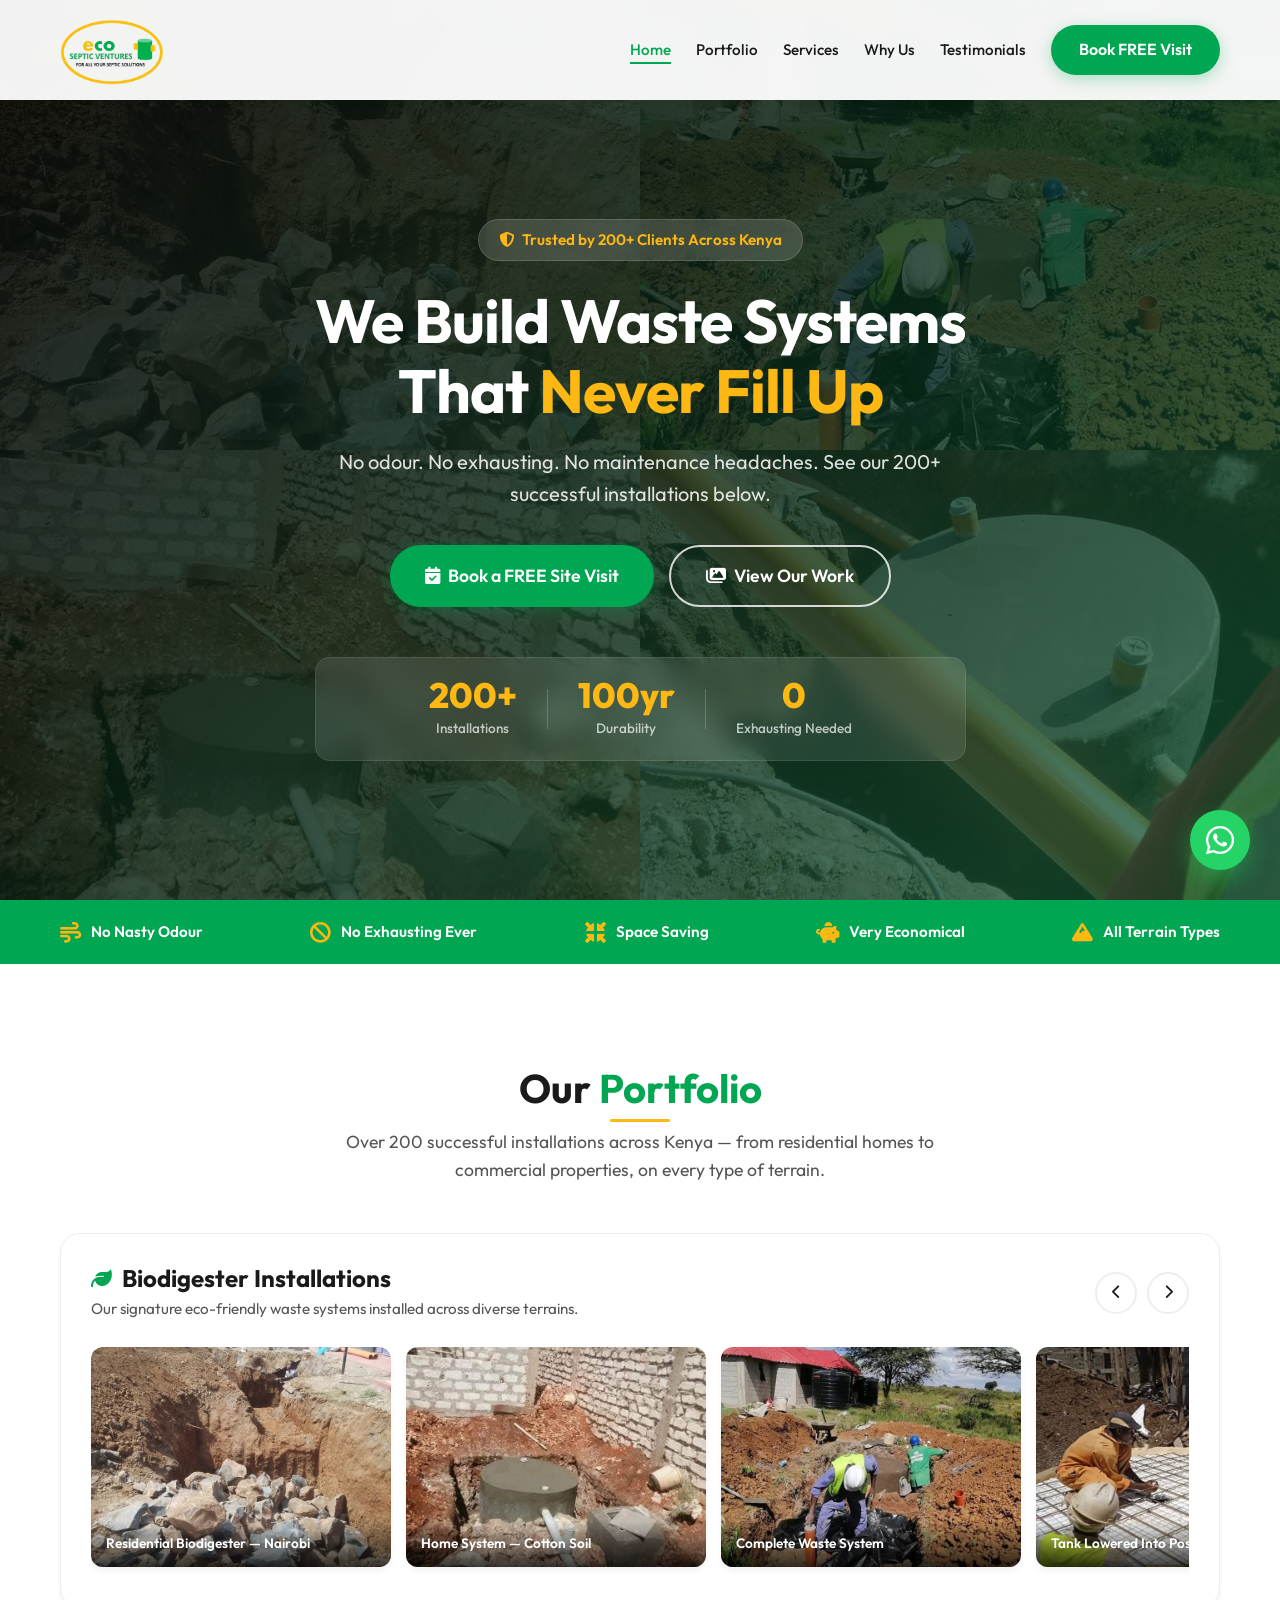
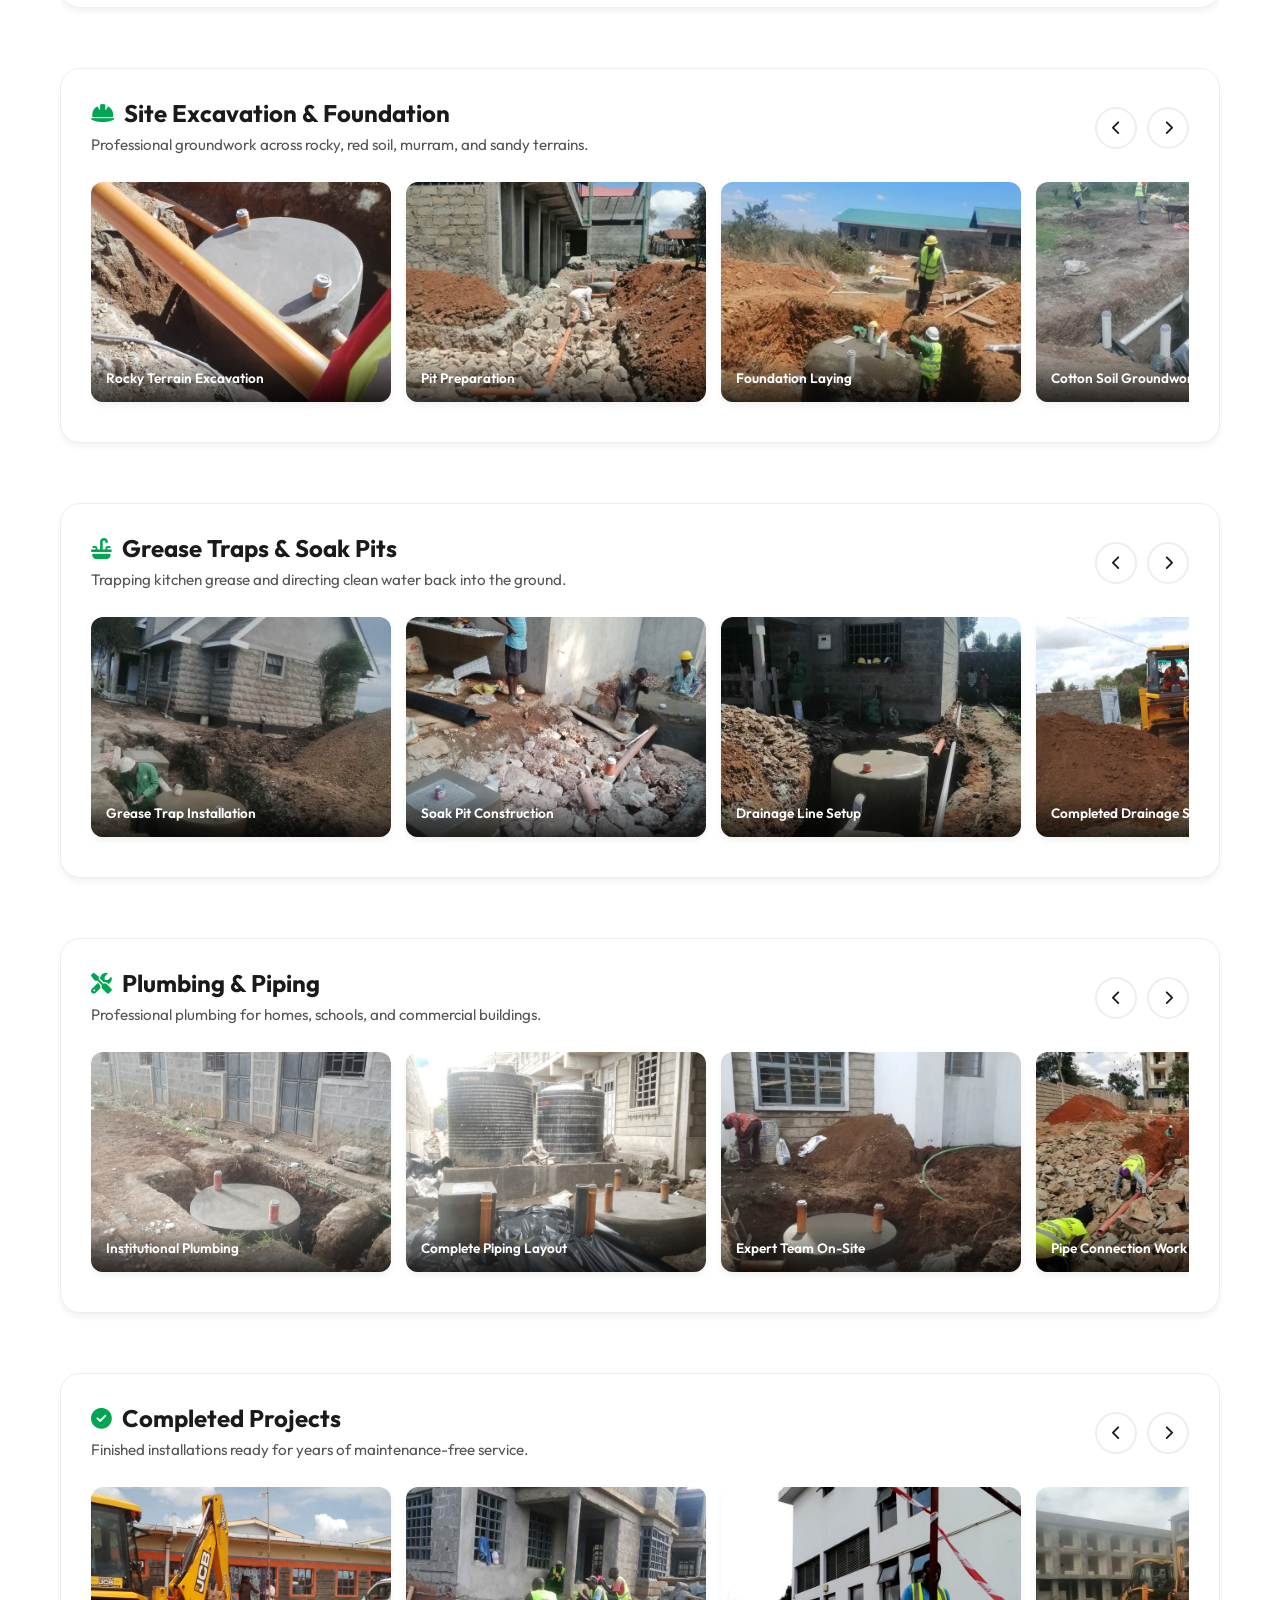
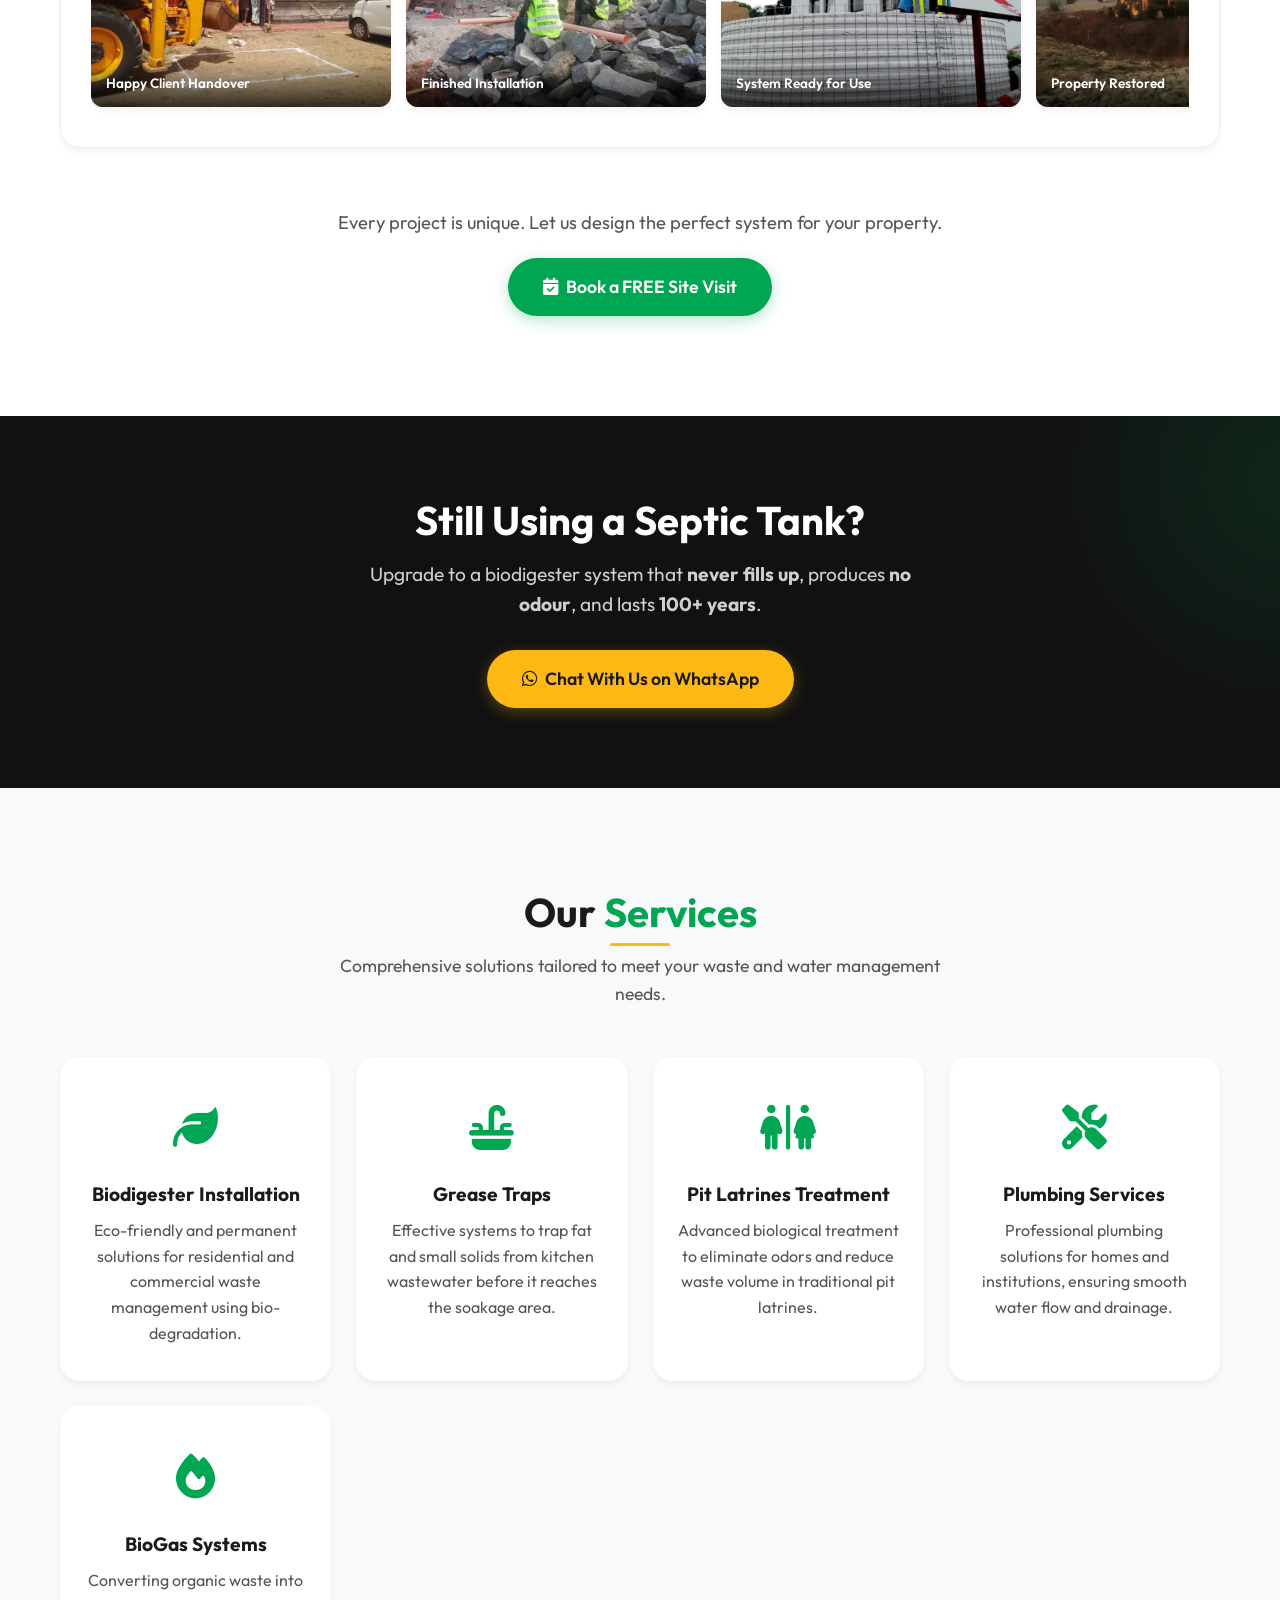
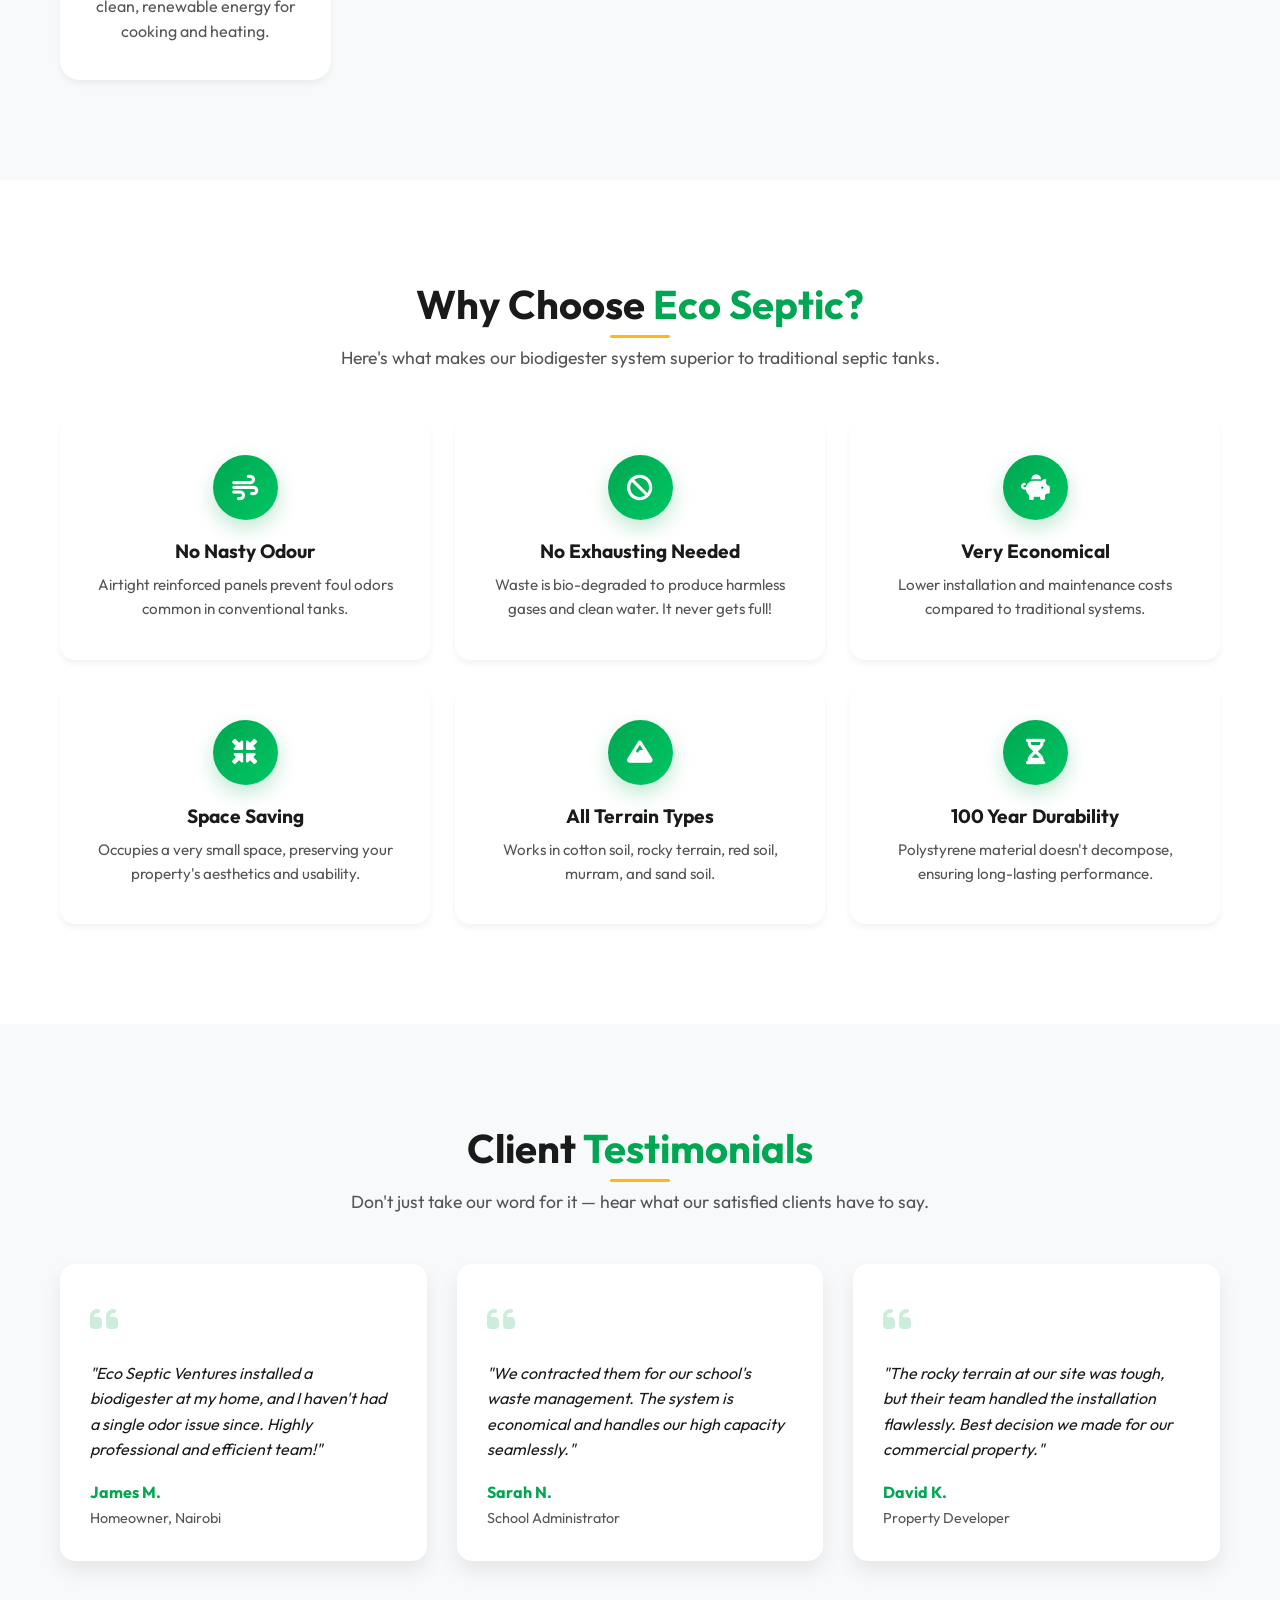
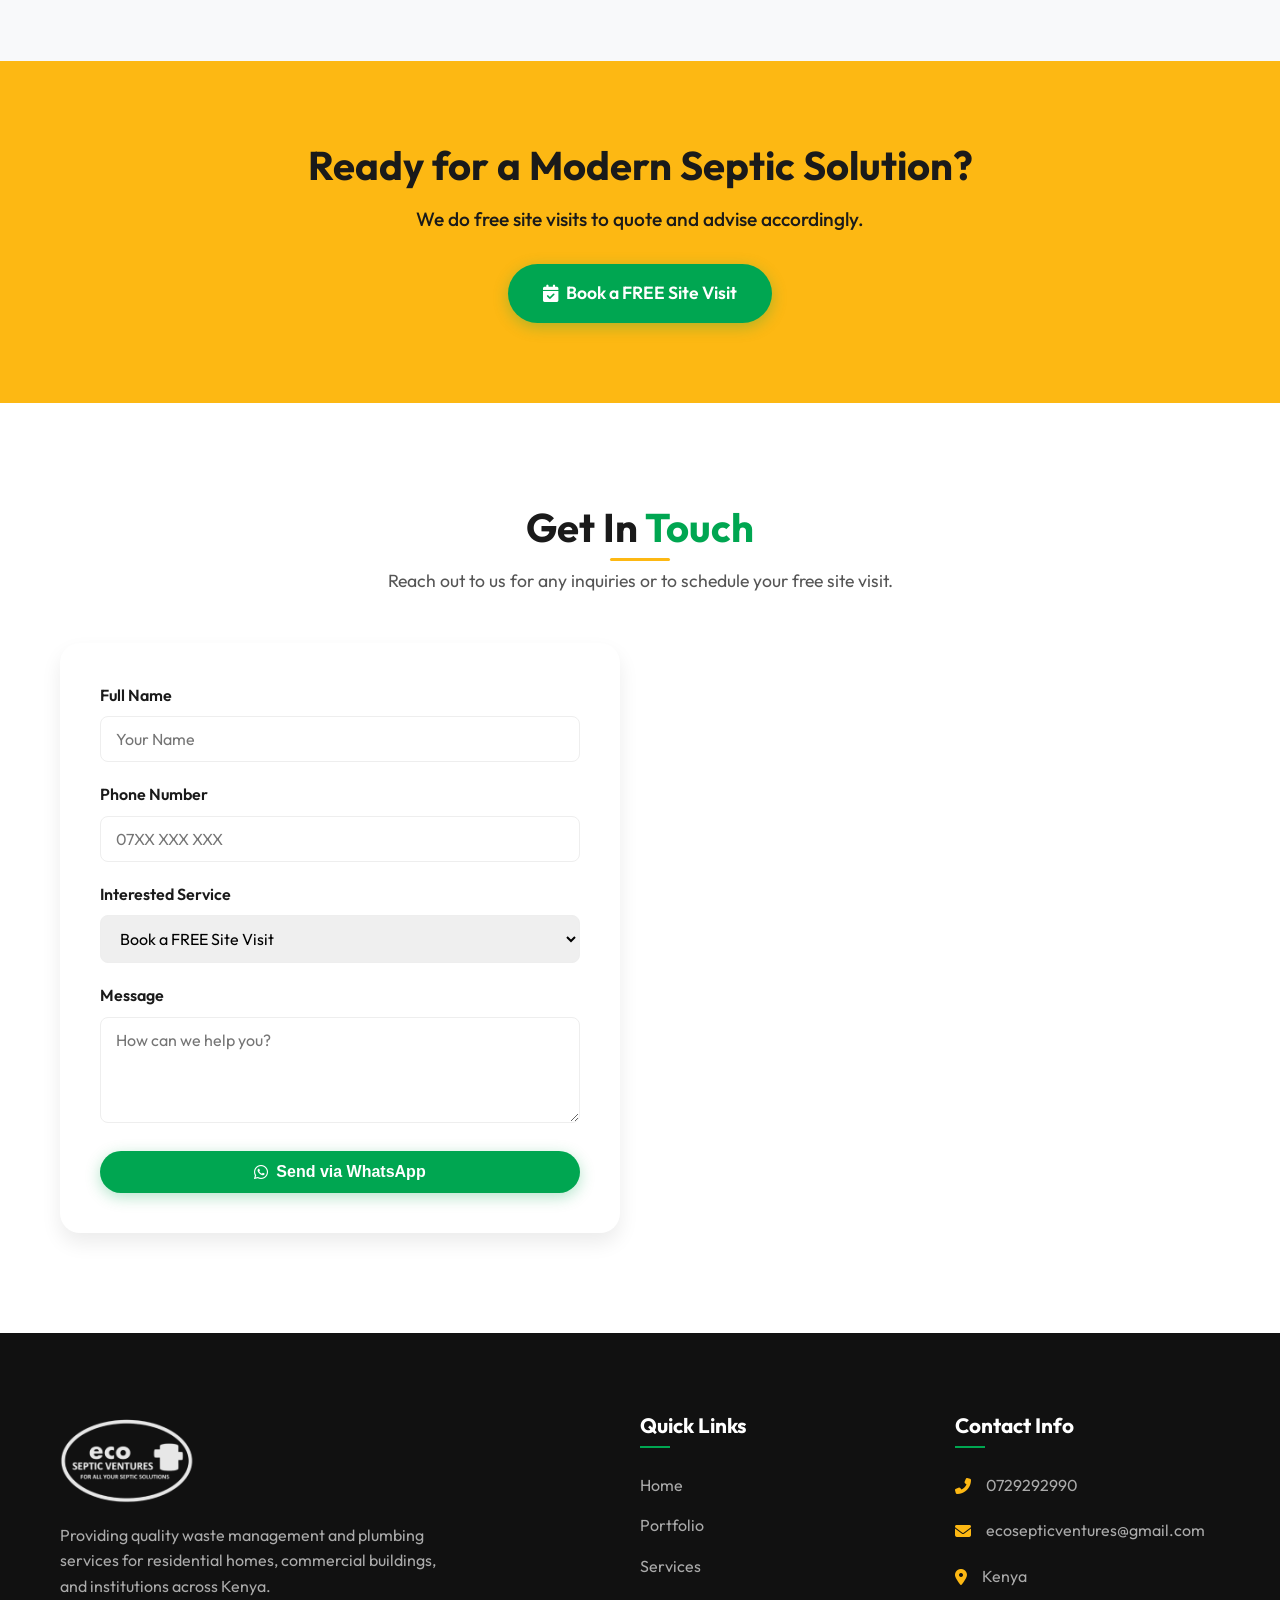
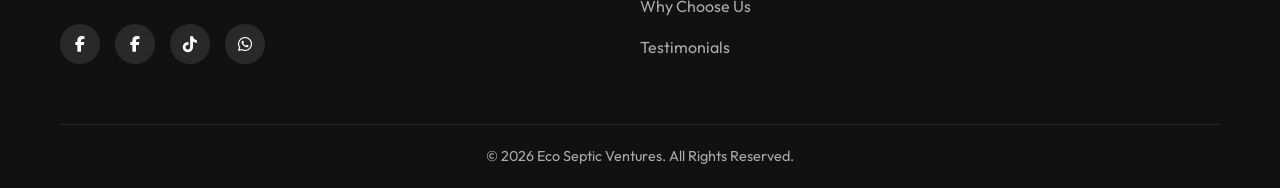
==== commit 3c10f608: "Organize portfolio into project sections with real sliding carousels, no repeated images" ====
--- a/index.html
+++ b/index.html
@@ -129,7 +129,7 @@
         </div>
     </section>
 
-    <!-- Portfolio Section - The Visual Showcase -->
+    <!-- Portfolio Section -->
     <section id="portfolio" class="section">
         <div class="container">
             <div class="section-header text-center">
@@ -137,105 +137,112 @@
                 <p>Over 200 successful installations across Kenya — from residential homes to commercial properties, on every type of terrain.</p>
             </div>
 
-            <!-- Featured Projects - Large -->
-            <div class="portfolio-featured">
-                <div class="featured-item scale-in">
-                    <img src="assets/gallery-12.jpg" alt="Featured Biodigester Installation">
-                    <div class="featured-overlay">
-                        <span class="featured-tag">Featured Project</span>
-                        <h3>Biodigester Installation</h3>
-                    </div>
-                </div>
-                <div class="featured-item scale-in delay-1">
-                    <img src="assets/gallery-9.jpg" alt="Featured Grease Trap Installation">
-                    <div class="featured-overlay">
-                        <span class="featured-tag">Featured Project</span>
-                        <h3>Complete Waste System</h3>
-                    </div>
-                </div>
-            </div>
-
-            <!-- Masonry Gallery Grid -->
-            <div class="masonry-grid">
-                <div class="masonry-item tall scale-in">
-                    <img src="assets/gallery-5.jpg" alt="Project">
-                    <div class="masonry-overlay"><span>Residential Install</span></div>
-                </div>
-                <div class="masonry-item scale-in delay-1">
-                    <img src="assets/gallery-14.jpg" alt="Project">
-                    <div class="masonry-overlay"><span>Rocky Terrain</span></div>
-                </div>
-                <div class="masonry-item scale-in delay-2">
-                    <img src="assets/gallery-19.jpg" alt="Project">
-                    <div class="masonry-overlay"><span>Commercial Project</span></div>
-                </div>
-                <div class="masonry-item wide scale-in">
-                    <img src="assets/gallery-28.jpg" alt="Project">
-                    <div class="masonry-overlay"><span>System Assembly</span></div>
-                </div>
-                <div class="masonry-item scale-in delay-1">
-                    <img src="assets/gallery-20.jpg" alt="Project">
-                    <div class="masonry-overlay"><span>Site Excavation</span></div>
-                </div>
-                <div class="masonry-item tall scale-in delay-2">
-                    <img src="assets/gallery-25.jpg" alt="Project">
-                    <div class="masonry-overlay"><span>Tank Installation</span></div>
-                </div>
-                <div class="masonry-item scale-in">
-                    <img src="assets/gallery-4.jpg" alt="Project">
-                    <div class="masonry-overlay"><span>Plumbing Work</span></div>
-                </div>
-                <div class="masonry-item scale-in delay-1">
-                    <img src="assets/gallery-3.jpg" alt="Project">
-                    <div class="masonry-overlay"><span>Completed System</span></div>
-                </div>
-                <div class="masonry-item wide scale-in delay-2">
-                    <img src="assets/gallery-16.jpg" alt="Project">
-                    <div class="masonry-overlay"><span>Institutional Project</span></div>
-                </div>
-                <div class="masonry-item scale-in">
-                    <img src="assets/gallery-7.jpg" alt="Project">
-                    <div class="masonry-overlay"><span>Cotton Soil Install</span></div>
-                </div>
-                <div class="masonry-item scale-in delay-1">
-                    <img src="assets/gallery-10.jpg" alt="Project">
-                    <div class="masonry-overlay"><span>Soak Pit Setup</span></div>
-                </div>
-                <div class="masonry-item scale-in delay-2">
-                    <img src="assets/gallery-11.jpg" alt="Project">
-                    <div class="masonry-overlay"><span>Grease Trap</span></div>
-                </div>
-                <div class="masonry-item tall scale-in">
-                    <img src="assets/gallery-26.jpg" alt="Project">
-                    <div class="masonry-overlay"><span>Panel Assembly</span></div>
-                </div>
-                <div class="masonry-item scale-in delay-1">
-                    <img src="assets/gallery-8.jpg" alt="Project">
-                    <div class="masonry-overlay"><span>Foundation Work</span></div>
-                </div>
-                <div class="masonry-item scale-in delay-2">
-                    <img src="assets/gallery-17.jpg" alt="Project">
-                    <div class="masonry-overlay"><span>Red Soil Install</span></div>
-                </div>
-                <div class="masonry-item scale-in">
-                    <img src="assets/gallery-22.jpg" alt="Project">
-                    <div class="masonry-overlay"><span>Backfilling</span></div>
-                </div>
-                <div class="masonry-item wide scale-in delay-1">
-                    <img src="assets/gallery-13.jpg" alt="Project">
-                    <div class="masonry-overlay"><span>Full System View</span></div>
-                </div>
-                <div class="masonry-item scale-in delay-2">
-                    <img src="assets/gallery-6.jpg" alt="Project">
-                    <div class="masonry-overlay"><span>Sand Soil Install</span></div>
-                </div>
-                <div class="masonry-item scale-in">
-                    <img src="assets/gallery-2.jpg" alt="Project">
-                    <div class="masonry-overlay"><span>Site Visit</span></div>
-                </div>
-                <div class="masonry-item scale-in delay-1">
-                    <img src="assets/gallery-15.jpg" alt="Project">
-                    <div class="masonry-overlay"><span>Team at Work</span></div>
+            <!-- Project Category: Biodigester Installations -->
+            <div class="project-section fade-in-up">
+                <div class="project-header">
+                    <div>
+                        <h3><i class="fas fa-leaf"></i> Biodigester Installations</h3>
+                        <p>Our signature eco-friendly waste systems installed across diverse terrains.</p>
+                    </div>
+                    <div class="slider-nav">
+                        <button class="slider-btn prev-btn" aria-label="Previous"><i class="fas fa-chevron-left"></i></button>
+                        <button class="slider-btn next-btn" aria-label="Next"><i class="fas fa-chevron-right"></i></button>
+                    </div>
+                </div>
+                <div class="slider-track">
+                    <div class="slide"><img src="assets/gallery-12.jpg" alt="Biodigester Installation" loading="lazy"><div class="slide-caption">Residential Biodigester — Nairobi</div></div>
+                    <div class="slide"><img src="assets/gallery-5.jpg" alt="Biodigester Installation" loading="lazy"><div class="slide-caption">Home System — Cotton Soil</div></div>
+                    <div class="slide"><img src="assets/gallery-9.jpg" alt="Biodigester System" loading="lazy"><div class="slide-caption">Complete Waste System</div></div>
+                    <div class="slide"><img src="assets/gallery-25.jpg" alt="Tank Installation" loading="lazy"><div class="slide-caption">Tank Lowered Into Position</div></div>
+                    <div class="slide"><img src="assets/gallery-19.jpg" alt="Biodigester Project" loading="lazy"><div class="slide-caption">Commercial Property Install</div></div>
+                    <div class="slide"><img src="assets/gallery-28.jpg" alt="Biodigester Assembly" loading="lazy"><div class="slide-caption">Panel Assembly On-Site</div></div>
+                    <div class="slide"><img src="assets/gallery-26.jpg" alt="System Assembly" loading="lazy"><div class="slide-caption">Reinforced Panel Construction</div></div>
+                </div>
+            </div>
+
+            <!-- Project Category: Site Excavation & Foundation -->
+            <div class="project-section fade-in-up">
+                <div class="project-header">
+                    <div>
+                        <h3><i class="fas fa-hard-hat"></i> Site Excavation & Foundation</h3>
+                        <p>Professional groundwork across rocky, red soil, murram, and sandy terrains.</p>
+                    </div>
+                    <div class="slider-nav">
+                        <button class="slider-btn prev-btn" aria-label="Previous"><i class="fas fa-chevron-left"></i></button>
+                        <button class="slider-btn next-btn" aria-label="Next"><i class="fas fa-chevron-right"></i></button>
+                    </div>
+                </div>
+                <div class="slider-track">
+                    <div class="slide"><img src="assets/gallery-14.jpg" alt="Rocky Terrain Excavation" loading="lazy"><div class="slide-caption">Rocky Terrain Excavation</div></div>
+                    <div class="slide"><img src="assets/gallery-20.jpg" alt="Site Excavation" loading="lazy"><div class="slide-caption">Pit Preparation</div></div>
+                    <div class="slide"><img src="assets/gallery-8.jpg" alt="Foundation Work" loading="lazy"><div class="slide-caption">Foundation Laying</div></div>
+                    <div class="slide"><img src="assets/gallery-7.jpg" alt="Cotton Soil Install" loading="lazy"><div class="slide-caption">Cotton Soil Groundwork</div></div>
+                    <div class="slide"><img src="assets/gallery-17.jpg" alt="Red Soil Excavation" loading="lazy"><div class="slide-caption">Red Soil Terrain</div></div>
+                    <div class="slide"><img src="assets/gallery-22.jpg" alt="Backfilling" loading="lazy"><div class="slide-caption">Backfilling & Finishing</div></div>
+                </div>
+            </div>
+
+            <!-- Project Category: Grease Traps & Soak Pits -->
+            <div class="project-section fade-in-up">
+                <div class="project-header">
+                    <div>
+                        <h3><i class="fas fa-sink"></i> Grease Traps & Soak Pits</h3>
+                        <p>Trapping kitchen grease and directing clean water back into the ground.</p>
+                    </div>
+                    <div class="slider-nav">
+                        <button class="slider-btn prev-btn" aria-label="Previous"><i class="fas fa-chevron-left"></i></button>
+                        <button class="slider-btn next-btn" aria-label="Next"><i class="fas fa-chevron-right"></i></button>
+                    </div>
+                </div>
+                <div class="slider-track">
+                    <div class="slide"><img src="assets/gallery-11.jpg" alt="Grease Trap" loading="lazy"><div class="slide-caption">Grease Trap Installation</div></div>
+                    <div class="slide"><img src="assets/gallery-10.jpg" alt="Soak Pit" loading="lazy"><div class="slide-caption">Soak Pit Construction</div></div>
+                    <div class="slide"><img src="assets/gallery-4.jpg" alt="Drainage System" loading="lazy"><div class="slide-caption">Drainage Line Setup</div></div>
+                    <div class="slide"><img src="assets/gallery-3.jpg" alt="Completed System" loading="lazy"><div class="slide-caption">Completed Drainage System</div></div>
+                    <div class="slide"><img src="assets/gallery-6.jpg" alt="Sand Soil Install" loading="lazy"><div class="slide-caption">Sand Soil Installation</div></div>
+                    <div class="slide"><img src="assets/gallery-23.jpg" alt="Grease Trap Project" loading="lazy"><div class="slide-caption">Kitchen Waste Management</div></div>
+                </div>
+            </div>
+
+            <!-- Project Category: Plumbing & Piping -->
+            <div class="project-section fade-in-up">
+                <div class="project-header">
+                    <div>
+                        <h3><i class="fas fa-tools"></i> Plumbing & Piping</h3>
+                        <p>Professional plumbing for homes, schools, and commercial buildings.</p>
+                    </div>
+                    <div class="slider-nav">
+                        <button class="slider-btn prev-btn" aria-label="Previous"><i class="fas fa-chevron-left"></i></button>
+                        <button class="slider-btn next-btn" aria-label="Next"><i class="fas fa-chevron-right"></i></button>
+                    </div>
+                </div>
+                <div class="slider-track">
+                    <div class="slide"><img src="assets/gallery-16.jpg" alt="Institutional Plumbing" loading="lazy"><div class="slide-caption">Institutional Plumbing</div></div>
+                    <div class="slide"><img src="assets/gallery-13.jpg" alt="Full System View" loading="lazy"><div class="slide-caption">Complete Piping Layout</div></div>
+                    <div class="slide"><img src="assets/gallery-15.jpg" alt="Team at Work" loading="lazy"><div class="slide-caption">Expert Team On-Site</div></div>
+                    <div class="slide"><img src="assets/gallery-24.jpg" alt="Pipe Installation" loading="lazy"><div class="slide-caption">Pipe Connection Work</div></div>
+                    <div class="slide"><img src="assets/gallery-21.jpg" alt="Plumbing Project" loading="lazy"><div class="slide-caption">Residential Plumbing</div></div>
+                </div>
+            </div>
+
+            <!-- Project Category: Completed Projects -->
+            <div class="project-section fade-in-up">
+                <div class="project-header">
+                    <div>
+                        <h3><i class="fas fa-check-circle"></i> Completed Projects</h3>
+                        <p>Finished installations ready for years of maintenance-free service.</p>
+                    </div>
+                    <div class="slider-nav">
+                        <button class="slider-btn prev-btn" aria-label="Previous"><i class="fas fa-chevron-left"></i></button>
+                        <button class="slider-btn next-btn" aria-label="Next"><i class="fas fa-chevron-right"></i></button>
+                    </div>
+                </div>
+                <div class="slider-track">
+                    <div class="slide"><img src="assets/gallery-2.jpg" alt="Completed Project" loading="lazy"><div class="slide-caption">Happy Client Handover</div></div>
+                    <div class="slide"><img src="assets/gallery-18.jpg" alt="Finished Install" loading="lazy"><div class="slide-caption">Finished Installation</div></div>
+                    <div class="slide"><img src="assets/gallery-27.jpg" alt="Completed System" loading="lazy"><div class="slide-caption">System Ready for Use</div></div>
+                    <div class="slide"><img src="assets/gallery-29.jpg" alt="Completed Project" loading="lazy"><div class="slide-caption">Property Restored</div></div>
+                    <div class="slide"><img src="assets/gallery-30.jpg" alt="Final Project" loading="lazy"><div class="slide-caption">Client Satisfaction</div></div>
                 </div>
             </div>
 
--- a/style.css
+++ b/style.css
@@ -397,108 +397,141 @@
 /* PORTFOLIO SECTION         */
 /* ========================= */
 
-/* Featured Projects */
-.portfolio-featured {
-    display: grid;
-    grid-template-columns: 1fr 1fr;
-    gap: 20px;
-    margin-bottom: 20px;
-}
-
-.featured-item {
+/* Project Sections */
+.project-section {
+    margin-bottom: 60px;
+    background: var(--bg-white);
+    border-radius: 20px;
+    padding: 30px;
+    box-shadow: var(--shadow-sm);
+    border: 1px solid var(--border-color);
+}
+
+.project-header {
+    display: flex;
+    justify-content: space-between;
+    align-items: center;
+    margin-bottom: 25px;
+    flex-wrap: wrap;
+    gap: 15px;
+}
+
+.project-header h3 {
+    font-size: 1.5rem;
+    color: var(--text-dark);
+    display: flex;
+    align-items: center;
+    gap: 10px;
+}
+
+.project-header h3 i {
+    color: var(--primary-color);
+    font-size: 1.3rem;
+}
+
+.project-header p {
+    color: var(--text-light);
+    font-size: 0.95rem;
+    margin-top: 5px;
+}
+
+/* Slider Navigation */
+.slider-nav {
+    display: flex;
+    gap: 10px;
+}
+
+.slider-btn {
+    width: 42px;
+    height: 42px;
+    border-radius: 50%;
+    border: 2px solid var(--border-color);
+    background: var(--bg-white);
+    color: var(--text-dark);
+    cursor: pointer;
+    display: flex;
+    align-items: center;
+    justify-content: center;
+    font-size: 0.9rem;
+    transition: var(--transition);
+}
+
+.slider-btn:hover {
+    background: var(--primary-color);
+    color: white;
+    border-color: var(--primary-color);
+    transform: scale(1.1);
+}
+
+/* Slider Track */
+.slider-track {
+    display: flex;
+    gap: 15px;
+    overflow-x: auto;
+    scroll-behavior: smooth;
+    scroll-snap-type: x mandatory;
+    -webkit-overflow-scrolling: touch;
+    padding-bottom: 10px;
+    scrollbar-width: thin;
+    scrollbar-color: var(--primary-color) transparent;
+}
+
+.slider-track::-webkit-scrollbar {
+    height: 6px;
+}
+
+.slider-track::-webkit-scrollbar-track {
+    background: transparent;
+}
+
+.slider-track::-webkit-scrollbar-thumb {
+    background: var(--primary-color);
+    border-radius: 3px;
+}
+
+/* Individual Slide */
+.slide {
+    flex: 0 0 300px;
+    scroll-snap-align: start;
+    border-radius: 12px;
+    overflow: hidden;
     position: relative;
-    border-radius: 15px;
-    overflow: hidden;
-    height: 350px;
     cursor: pointer;
-}
-
-.featured-item img {
+    box-shadow: var(--shadow-sm);
+    transition: transform 0.3s ease, box-shadow 0.3s ease;
+}
+
+.slide:hover {
+    transform: translateY(-5px);
+    box-shadow: var(--shadow-lg);
+}
+
+.slide img {
     width: 100%;
-    height: 100%;
+    height: 220px;
     object-fit: cover;
-    transition: transform 0.6s ease;
-}
-
-.featured-item:hover img {
-    transform: scale(1.08);
-}
-
-.featured-overlay {
+    display: block;
+    transition: transform 0.5s ease;
+}
+
+.slide:hover img {
+    transform: scale(1.05);
+}
+
+.slide-caption {
     position: absolute;
     bottom: 0;
     left: 0;
     right: 0;
-    padding: 30px;
-    background: linear-gradient(transparent, rgba(0, 0, 0, 0.8));
-    transition: var(--transition);
-}
-
-.featured-tag {
-    display: inline-block;
-    background: var(--secondary-color);
-    color: var(--text-dark);
-    padding: 4px 12px;
-    border-radius: 20px;
-    font-size: 0.8rem;
+    padding: 12px 15px;
+    background: linear-gradient(transparent, rgba(0, 0, 0, 0.75));
+    color: white;
     font-weight: 600;
-    margin-bottom: 8px;
-}
-
-.featured-overlay h3 {
-    color: white;
-    font-size: 1.4rem;
-}
-
-/* Masonry Grid */
-.masonry-grid {
-    columns: 4;
-    column-gap: 15px;
-    margin-bottom: 50px;
-}
-
-.masonry-item {
-    break-inside: avoid;
-    margin-bottom: 15px;
-    border-radius: 12px;
-    overflow: hidden;
-    position: relative;
-    cursor: pointer;
-}
-
-.masonry-item img {
-    width: 100%;
-    display: block;
-    transition: transform 0.5s ease;
-}
-
-.masonry-item:hover img {
-    transform: scale(1.08);
-}
-
-.masonry-overlay {
-    position: absolute;
-    bottom: 0;
-    left: 0;
-    right: 0;
-    padding: 15px;
-    background: linear-gradient(transparent, rgba(0, 0, 0, 0.7));
-    opacity: 0;
-    transition: opacity 0.3s ease;
-}
-
-.masonry-item:hover .masonry-overlay {
-    opacity: 1;
-}
-
-.masonry-overlay span {
-    color: white;
-    font-weight: 600;
-    font-size: 0.9rem;
+    font-size: 0.85rem;
 }
 
 .portfolio-cta {
-    margin-top: 40px;
+    margin-top: 20px;
 }
 
 .portfolio-cta p {
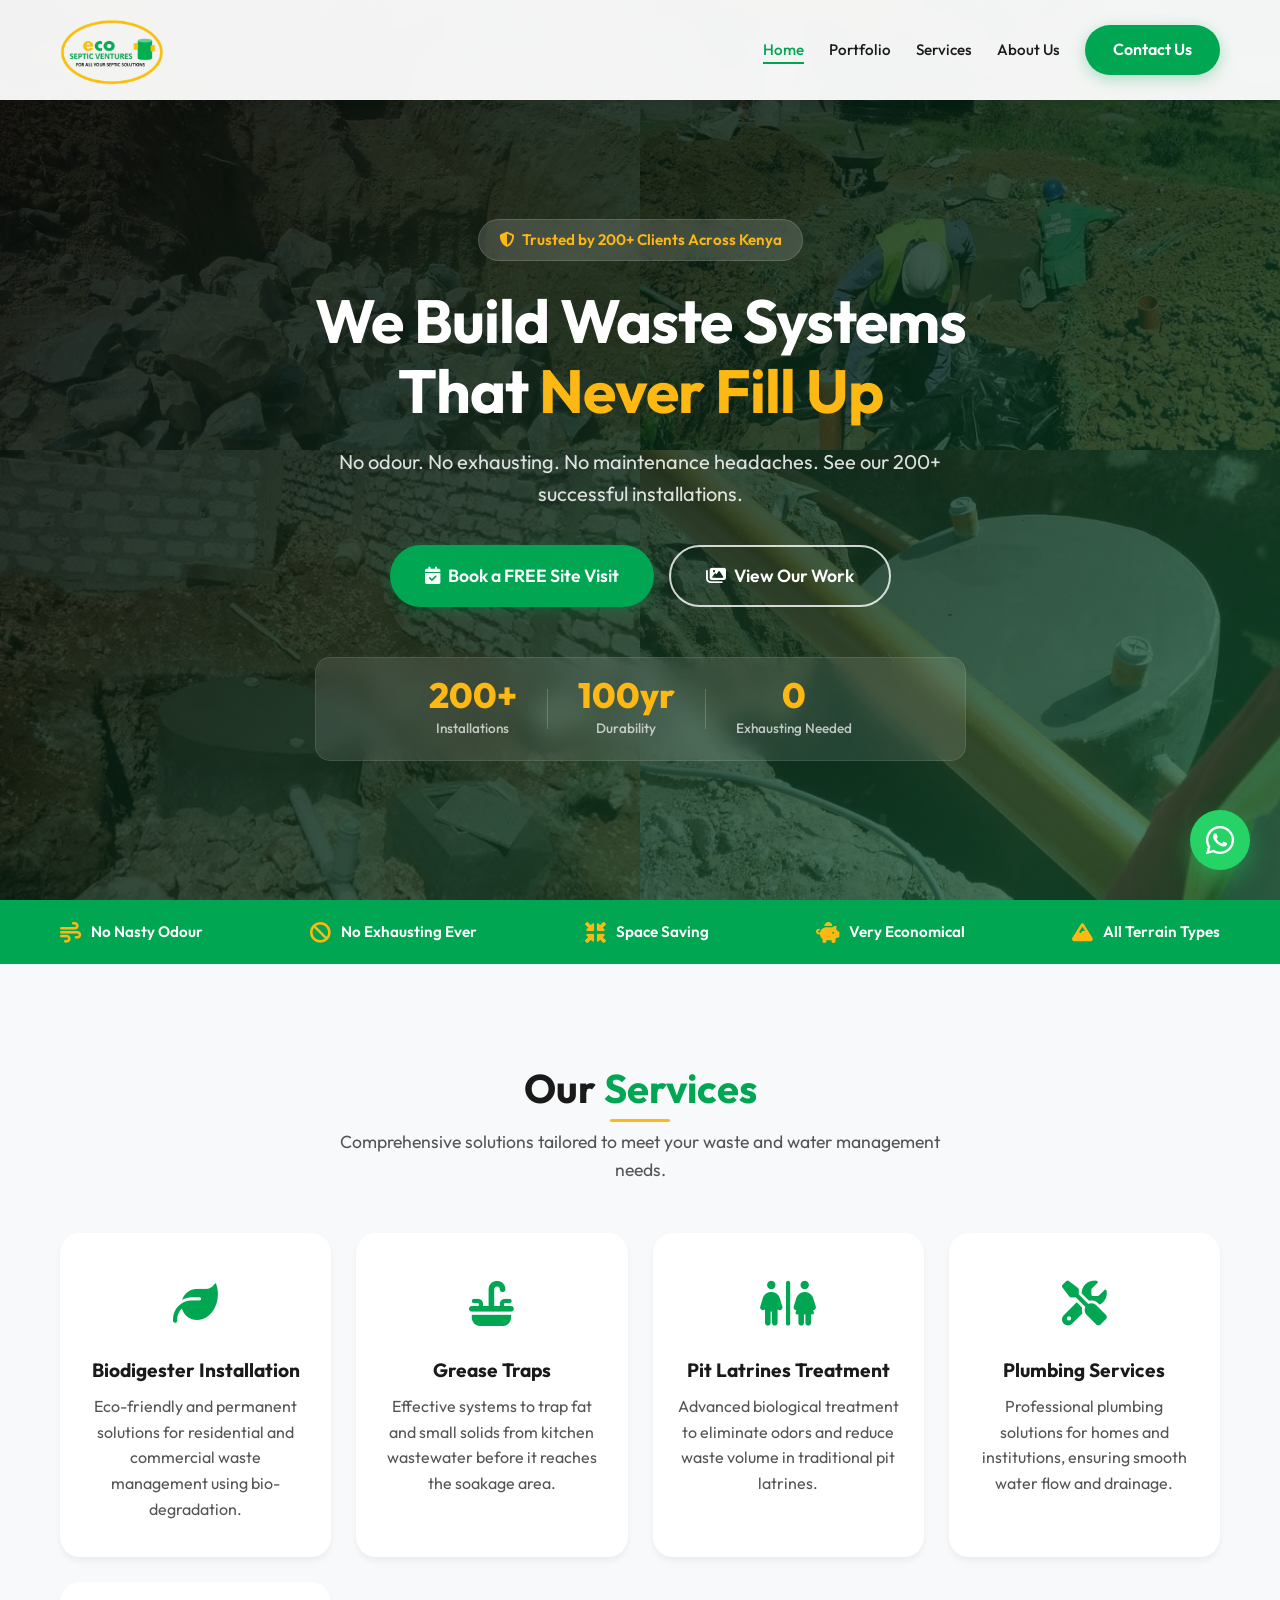
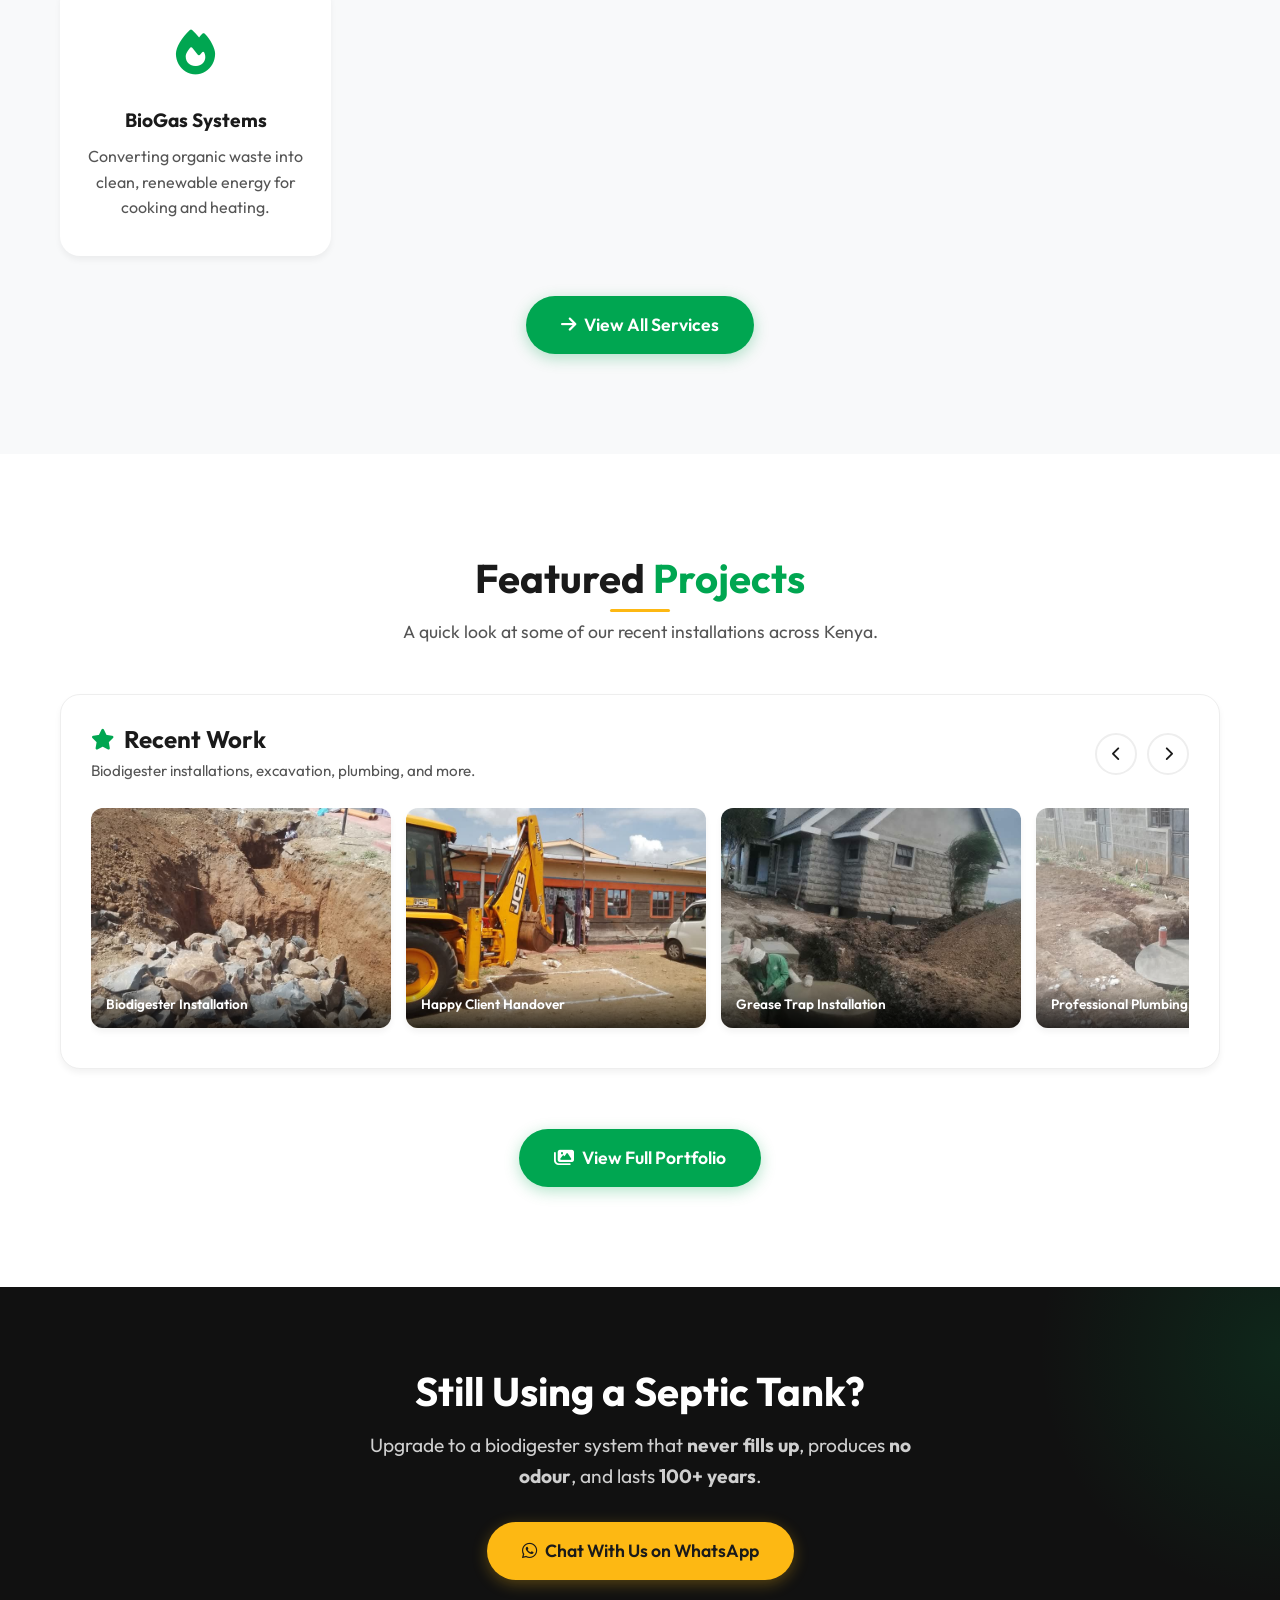
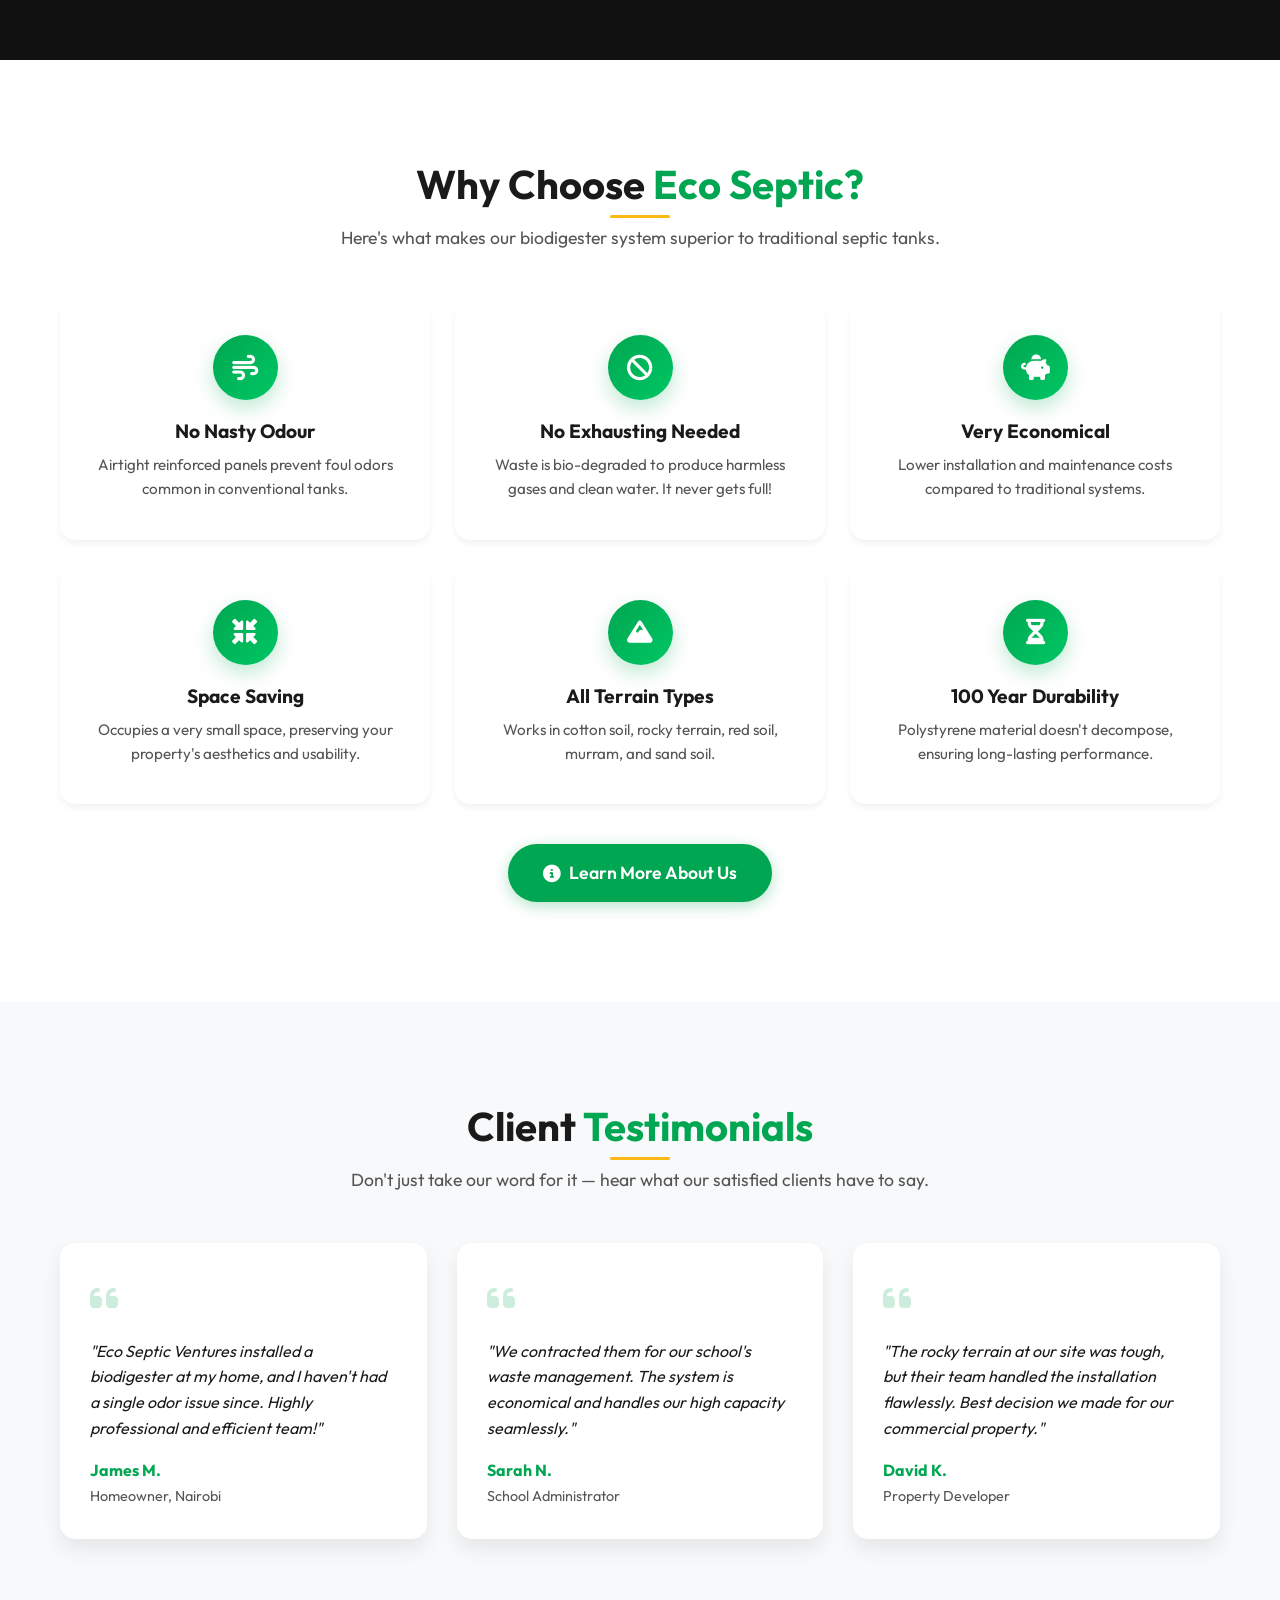
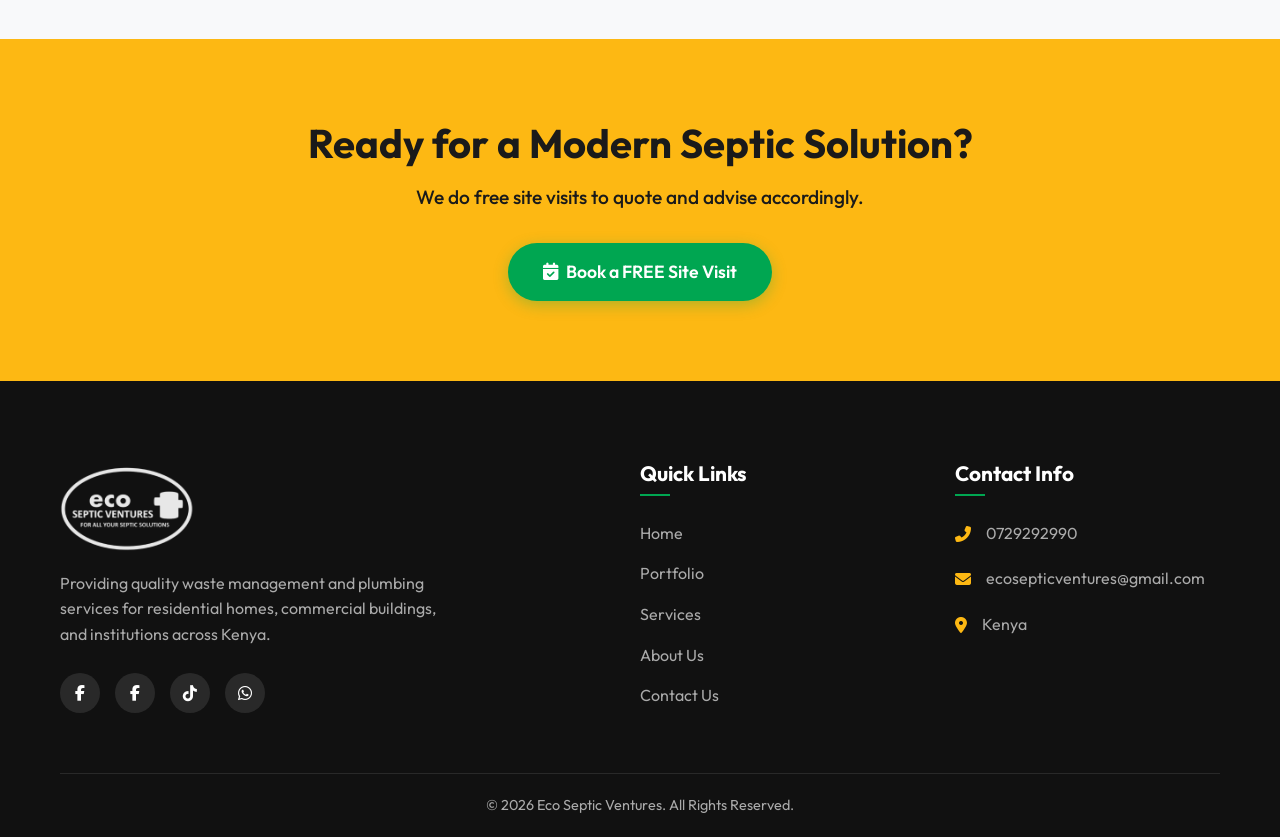
==== commit 93d153de: "Convert to multi-page website: Home, Portfolio, Services, About Us, Contact pages with shared nav, f" ====
--- a/index.html
+++ b/index.html
@@ -3,7 +3,7 @@
 <head>
     <meta charset="UTF-8">
     <meta name="viewport" content="width=device-width, initial-scale=1.0">
-    <title>Eco Septic Ventures | Quality Waste Management Solutions</title>
+    <title>Eco Septic Ventures | Quality Waste Management Solutions in Kenya</title>
     <meta name="description" content="Eco Septic Ventures provides quality waste management, biodigester installation, grease traps, pit latrine treatment, plumbing and biogas services in Kenya.">
     <link rel="icon" type="image/png" href="favicon/favicon-96x96.png" sizes="96x96" />
     <link rel="icon" type="image/svg+xml" href="favicon/favicon.svg" />
@@ -46,24 +46,23 @@
     <!-- Navigation -->
     <nav class="navbar" id="navbar">
         <div class="container nav-container">
-            <a href="#" class="logo">
+            <a href="index.html" class="logo">
                 <img src="assets/logo.png" alt="Eco Septic Ventures" class="logo-img">
             </a>
             <div class="mobile-menu-btn">
                 <i class="fas fa-bars"></i>
             </div>
             <ul class="nav-links">
-                <li><a href="#home" class="active">Home</a></li>
-                <li><a href="#portfolio">Portfolio</a></li>
-                <li><a href="#services">Services</a></li>
-                <li><a href="#why-us">Why Us</a></li>
-                <li><a href="#testimonials">Testimonials</a></li>
-                <li><a href="#contact" class="btn btn-primary nav-btn">Book FREE Visit</a></li>
+                <li><a href="index.html" class="active">Home</a></li>
+                <li><a href="portfolio.html">Portfolio</a></li>
+                <li><a href="services.html">Services</a></li>
+                <li><a href="about.html">About Us</a></li>
+                <li><a href="contact.html" class="btn btn-primary nav-btn">Contact Us</a></li>
             </ul>
         </div>
     </nav>
 
-    <!-- Hero Section - Visual & Photo Driven -->
+    <!-- Hero Section -->
     <header id="home" class="hero portfolio-hero">
         <div class="hero-bg-grid">
             <div class="hero-bg-img"><img src="assets/gallery-12.jpg" alt="Installation"></div>
@@ -77,10 +76,10 @@
                 <i class="fas fa-shield-alt"></i> Trusted by 200+ Clients Across Kenya
             </div>
             <h1 class="fade-in-up delay-1">We Build Waste Systems<br>That <span class="text-highlight">Never Fill Up</span></h1>
-            <p class="fade-in-up delay-2">No odour. No exhausting. No maintenance headaches. See our 200+ successful installations below.</p>
+            <p class="fade-in-up delay-2">No odour. No exhausting. No maintenance headaches. See our 200+ successful installations.</p>
             <div class="hero-buttons fade-in-up delay-3">
-                <a href="#contact" class="btn btn-primary btn-lg"><i class="fas fa-calendar-check"></i> Book a FREE Site Visit</a>
-                <a href="#portfolio" class="btn btn-outline-white btn-lg"><i class="fas fa-images"></i> View Our Work</a>
+                <a href="contact.html" class="btn btn-primary btn-lg"><i class="fas fa-calendar-check"></i> Book a FREE Site Visit</a>
+                <a href="portfolio.html" class="btn btn-outline-white btn-lg"><i class="fas fa-images"></i> View Our Work</a>
             </div>
             <div class="hero-stats fade-in-up delay-4">
                 <div class="stat-item">
@@ -129,20 +128,65 @@
         </div>
     </section>
 
-    <!-- Portfolio Section -->
-    <section id="portfolio" class="section">
+    <!-- Services Overview -->
+    <section class="section bg-light">
         <div class="container">
             <div class="section-header text-center">
-                <h2 class="section-title">Our <span>Portfolio</span></h2>
-                <p>Over 200 successful installations across Kenya — from residential homes to commercial properties, on every type of terrain.</p>
-            </div>
-
-            <!-- Project Category: Biodigester Installations -->
+                <h2 class="section-title">Our <span>Services</span></h2>
+                <p>Comprehensive solutions tailored to meet your waste and water management needs.</p>
+            </div>
+
+            <div class="services-grid">
+                <div class="service-card scale-in">
+                    <div class="service-icon"><i class="fas fa-leaf"></i></div>
+                    <h3>Biodigester Installation</h3>
+                    <p>Eco-friendly and permanent solutions for residential and commercial waste management using bio-degradation.</p>
+                </div>
+
+                <div class="service-card scale-in delay-1">
+                    <div class="service-icon"><i class="fas fa-sink"></i></div>
+                    <h3>Grease Traps</h3>
+                    <p>Effective systems to trap fat and small solids from kitchen wastewater before it reaches the soakage area.</p>
+                </div>
+
+                <div class="service-card scale-in delay-2">
+                    <div class="service-icon"><i class="fas fa-restroom"></i></div>
+                    <h3>Pit Latrines Treatment</h3>
+                    <p>Advanced biological treatment to eliminate odors and reduce waste volume in traditional pit latrines.</p>
+                </div>
+
+                <div class="service-card scale-in delay-3">
+                    <div class="service-icon"><i class="fas fa-tools"></i></div>
+                    <h3>Plumbing Services</h3>
+                    <p>Professional plumbing solutions for homes and institutions, ensuring smooth water flow and drainage.</p>
+                </div>
+
+                <div class="service-card scale-in delay-4">
+                    <div class="service-icon"><i class="fas fa-fire"></i></div>
+                    <h3>BioGas Systems</h3>
+                    <p>Converting organic waste into clean, renewable energy for cooking and heating.</p>
+                </div>
+            </div>
+
+            <div class="text-center" style="margin-top: 40px;">
+                <a href="services.html" class="btn btn-primary btn-lg"><i class="fas fa-arrow-right"></i> View All Services</a>
+            </div>
+        </div>
+    </section>
+
+    <!-- Featured Projects Preview -->
+    <section class="section">
+        <div class="container">
+            <div class="section-header text-center">
+                <h2 class="section-title">Featured <span>Projects</span></h2>
+                <p>A quick look at some of our recent installations across Kenya.</p>
+            </div>
+
             <div class="project-section fade-in-up">
                 <div class="project-header">
                     <div>
-                        <h3><i class="fas fa-leaf"></i> Biodigester Installations</h3>
-                        <p>Our signature eco-friendly waste systems installed across diverse terrains.</p>
+                        <h3><i class="fas fa-star"></i> Recent Work</h3>
+                        <p>Biodigester installations, excavation, plumbing, and more.</p>
                     </div>
                     <div class="slider-nav">
                         <button class="slider-btn prev-btn" aria-label="Previous"><i class="fas fa-chevron-left"></i></button>
@@ -150,105 +194,18 @@
                     </div>
                 </div>
                 <div class="slider-track">
-                    <div class="slide"><img src="assets/gallery-12.jpg" alt="Biodigester Installation" loading="lazy"><div class="slide-caption">Residential Biodigester — Nairobi</div></div>
-                    <div class="slide"><img src="assets/gallery-5.jpg" alt="Biodigester Installation" loading="lazy"><div class="slide-caption">Home System — Cotton Soil</div></div>
-                    <div class="slide"><img src="assets/gallery-9.jpg" alt="Biodigester System" loading="lazy"><div class="slide-caption">Complete Waste System</div></div>
-                    <div class="slide"><img src="assets/gallery-25.jpg" alt="Tank Installation" loading="lazy"><div class="slide-caption">Tank Lowered Into Position</div></div>
-                    <div class="slide"><img src="assets/gallery-19.jpg" alt="Biodigester Project" loading="lazy"><div class="slide-caption">Commercial Property Install</div></div>
-                    <div class="slide"><img src="assets/gallery-28.jpg" alt="Biodigester Assembly" loading="lazy"><div class="slide-caption">Panel Assembly On-Site</div></div>
-                    <div class="slide"><img src="assets/gallery-26.jpg" alt="System Assembly" loading="lazy"><div class="slide-caption">Reinforced Panel Construction</div></div>
-                </div>
-            </div>
-
-            <!-- Project Category: Site Excavation & Foundation -->
-            <div class="project-section fade-in-up">
-                <div class="project-header">
-                    <div>
-                        <h3><i class="fas fa-hard-hat"></i> Site Excavation & Foundation</h3>
-                        <p>Professional groundwork across rocky, red soil, murram, and sandy terrains.</p>
-                    </div>
-                    <div class="slider-nav">
-                        <button class="slider-btn prev-btn" aria-label="Previous"><i class="fas fa-chevron-left"></i></button>
-                        <button class="slider-btn next-btn" aria-label="Next"><i class="fas fa-chevron-right"></i></button>
-                    </div>
-                </div>
-                <div class="slider-track">
-                    <div class="slide"><img src="assets/gallery-14.jpg" alt="Rocky Terrain Excavation" loading="lazy"><div class="slide-caption">Rocky Terrain Excavation</div></div>
-                    <div class="slide"><img src="assets/gallery-20.jpg" alt="Site Excavation" loading="lazy"><div class="slide-caption">Pit Preparation</div></div>
-                    <div class="slide"><img src="assets/gallery-8.jpg" alt="Foundation Work" loading="lazy"><div class="slide-caption">Foundation Laying</div></div>
-                    <div class="slide"><img src="assets/gallery-7.jpg" alt="Cotton Soil Install" loading="lazy"><div class="slide-caption">Cotton Soil Groundwork</div></div>
-                    <div class="slide"><img src="assets/gallery-17.jpg" alt="Red Soil Excavation" loading="lazy"><div class="slide-caption">Red Soil Terrain</div></div>
-                    <div class="slide"><img src="assets/gallery-22.jpg" alt="Backfilling" loading="lazy"><div class="slide-caption">Backfilling & Finishing</div></div>
-                </div>
-            </div>
-
-            <!-- Project Category: Grease Traps & Soak Pits -->
-            <div class="project-section fade-in-up">
-                <div class="project-header">
-                    <div>
-                        <h3><i class="fas fa-sink"></i> Grease Traps & Soak Pits</h3>
-                        <p>Trapping kitchen grease and directing clean water back into the ground.</p>
-                    </div>
-                    <div class="slider-nav">
-                        <button class="slider-btn prev-btn" aria-label="Previous"><i class="fas fa-chevron-left"></i></button>
-                        <button class="slider-btn next-btn" aria-label="Next"><i class="fas fa-chevron-right"></i></button>
-                    </div>
-                </div>
-                <div class="slider-track">
+                    <div class="slide"><img src="assets/gallery-12.jpg" alt="Biodigester Installation" loading="lazy"><div class="slide-caption">Biodigester Installation</div></div>
+                    <div class="slide"><img src="assets/gallery-2.jpg" alt="Completed Project" loading="lazy"><div class="slide-caption">Happy Client Handover</div></div>
                     <div class="slide"><img src="assets/gallery-11.jpg" alt="Grease Trap" loading="lazy"><div class="slide-caption">Grease Trap Installation</div></div>
-                    <div class="slide"><img src="assets/gallery-10.jpg" alt="Soak Pit" loading="lazy"><div class="slide-caption">Soak Pit Construction</div></div>
-                    <div class="slide"><img src="assets/gallery-4.jpg" alt="Drainage System" loading="lazy"><div class="slide-caption">Drainage Line Setup</div></div>
-                    <div class="slide"><img src="assets/gallery-3.jpg" alt="Completed System" loading="lazy"><div class="slide-caption">Completed Drainage System</div></div>
-                    <div class="slide"><img src="assets/gallery-6.jpg" alt="Sand Soil Install" loading="lazy"><div class="slide-caption">Sand Soil Installation</div></div>
-                    <div class="slide"><img src="assets/gallery-23.jpg" alt="Grease Trap Project" loading="lazy"><div class="slide-caption">Kitchen Waste Management</div></div>
-                </div>
-            </div>
-
-            <!-- Project Category: Plumbing & Piping -->
-            <div class="project-section fade-in-up">
-                <div class="project-header">
-                    <div>
-                        <h3><i class="fas fa-tools"></i> Plumbing & Piping</h3>
-                        <p>Professional plumbing for homes, schools, and commercial buildings.</p>
-                    </div>
-                    <div class="slider-nav">
-                        <button class="slider-btn prev-btn" aria-label="Previous"><i class="fas fa-chevron-left"></i></button>
-                        <button class="slider-btn next-btn" aria-label="Next"><i class="fas fa-chevron-right"></i></button>
-                    </div>
-                </div>
-                <div class="slider-track">
-                    <div class="slide"><img src="assets/gallery-16.jpg" alt="Institutional Plumbing" loading="lazy"><div class="slide-caption">Institutional Plumbing</div></div>
-                    <div class="slide"><img src="assets/gallery-13.jpg" alt="Full System View" loading="lazy"><div class="slide-caption">Complete Piping Layout</div></div>
-                    <div class="slide"><img src="assets/gallery-15.jpg" alt="Team at Work" loading="lazy"><div class="slide-caption">Expert Team On-Site</div></div>
-                    <div class="slide"><img src="assets/gallery-24.jpg" alt="Pipe Installation" loading="lazy"><div class="slide-caption">Pipe Connection Work</div></div>
-                    <div class="slide"><img src="assets/gallery-21.jpg" alt="Plumbing Project" loading="lazy"><div class="slide-caption">Residential Plumbing</div></div>
-                </div>
-            </div>
-
-            <!-- Project Category: Completed Projects -->
-            <div class="project-section fade-in-up">
-                <div class="project-header">
-                    <div>
-                        <h3><i class="fas fa-check-circle"></i> Completed Projects</h3>
-                        <p>Finished installations ready for years of maintenance-free service.</p>
-                    </div>
-                    <div class="slider-nav">
-                        <button class="slider-btn prev-btn" aria-label="Previous"><i class="fas fa-chevron-left"></i></button>
-                        <button class="slider-btn next-btn" aria-label="Next"><i class="fas fa-chevron-right"></i></button>
-                    </div>
-                </div>
-                <div class="slider-track">
-                    <div class="slide"><img src="assets/gallery-2.jpg" alt="Completed Project" loading="lazy"><div class="slide-caption">Happy Client Handover</div></div>
-                    <div class="slide"><img src="assets/gallery-18.jpg" alt="Finished Install" loading="lazy"><div class="slide-caption">Finished Installation</div></div>
+                    <div class="slide"><img src="assets/gallery-16.jpg" alt="Plumbing" loading="lazy"><div class="slide-caption">Professional Plumbing</div></div>
+                    <div class="slide"><img src="assets/gallery-14.jpg" alt="Excavation" loading="lazy"><div class="slide-caption">Site Excavation</div></div>
+                    <div class="slide"><img src="assets/gallery-25.jpg" alt="Rural Installation" loading="lazy"><div class="slide-caption">Rural Area Project</div></div>
                     <div class="slide"><img src="assets/gallery-27.jpg" alt="Completed System" loading="lazy"><div class="slide-caption">System Ready for Use</div></div>
-                    <div class="slide"><img src="assets/gallery-29.jpg" alt="Completed Project" loading="lazy"><div class="slide-caption">Property Restored</div></div>
-                    <div class="slide"><img src="assets/gallery-30.jpg" alt="Final Project" loading="lazy"><div class="slide-caption">Client Satisfaction</div></div>
-                </div>
-            </div>
-
-            <div class="portfolio-cta text-center">
-                <p>Every project is unique. Let us design the perfect system for your property.</p>
-                <a href="#contact" class="btn btn-primary btn-lg"><i class="fas fa-calendar-check"></i> Book a FREE Site Visit</a>
+                </div>
+            </div>
+
+            <div class="text-center" style="margin-top: 30px;">
+                <a href="portfolio.html" class="btn btn-primary btn-lg"><i class="fas fa-images"></i> View Full Portfolio</a>
             </div>
         </div>
     </section>
@@ -262,50 +219,8 @@
         </div>
     </section>
 
-    <!-- Services Section - Brief -->
-    <section id="services" class="section bg-light">
-        <div class="container">
-            <div class="section-header text-center">
-                <h2 class="section-title">Our <span>Services</span></h2>
-                <p>Comprehensive solutions tailored to meet your waste and water management needs.</p>
-            </div>
-
-            <div class="services-grid">
-                <div class="service-card scale-in">
-                    <div class="service-icon"><i class="fas fa-leaf"></i></div>
-                    <h3>Biodigester Installation</h3>
-                    <p>Eco-friendly and permanent solutions for residential and commercial waste management using bio-degradation.</p>
-                </div>
-
-                <div class="service-card scale-in delay-1">
-                    <div class="service-icon"><i class="fas fa-sink"></i></div>
-                    <h3>Grease Traps</h3>
-                    <p>Effective systems to trap fat and small solids from kitchen wastewater before it reaches the soakage area.</p>
-                </div>
-
-                <div class="service-card scale-in delay-2">
-                    <div class="service-icon"><i class="fas fa-restroom"></i></div>
-                    <h3>Pit Latrines Treatment</h3>
-                    <p>Advanced biological treatment to eliminate odors and reduce waste volume in traditional pit latrines.</p>
-                </div>
-
-                <div class="service-card scale-in delay-3">
-                    <div class="service-icon"><i class="fas fa-tools"></i></div>
-                    <h3>Plumbing Services</h3>
-                    <p>Professional plumbing solutions for homes and institutions, ensuring smooth water flow and drainage.</p>
-                </div>
-
-                <div class="service-card scale-in delay-4">
-                    <div class="service-icon"><i class="fas fa-fire"></i></div>
-                    <h3>BioGas Systems</h3>
-                    <p>Converting organic waste into clean, renewable energy for cooking and heating.</p>
-                </div>
-            </div>
-        </div>
-    </section>
-
-    <!-- Why Choose Us -->
-    <section id="why-us" class="section">
+    <!-- Why Choose Us Preview -->
+    <section class="section">
         <div class="container">
             <div class="section-header text-center">
                 <h2 class="section-title">Why Choose <span>Eco Septic?</span></h2>
@@ -344,11 +259,15 @@
                     <p>Polystyrene material doesn't decompose, ensuring long-lasting performance.</p>
                 </div>
             </div>
-        </div>
-    </section>
-
-    <!-- Testimonials Section -->
-    <section id="testimonials" class="section bg-light">
+
+            <div class="text-center" style="margin-top: 40px;">
+                <a href="about.html" class="btn btn-primary btn-lg"><i class="fas fa-info-circle"></i> Learn More About Us</a>
+            </div>
+        </div>
+    </section>
+
+    <!-- Testimonials -->
+    <section class="section bg-light">
         <div class="container">
             <div class="section-header text-center">
                 <h2 class="section-title">Client <span>Testimonials</span></h2>
@@ -391,59 +310,7 @@
         <div class="container">
             <h2>Ready for a Modern Septic Solution?</h2>
             <p>We do free site visits to quote and advise accordingly.</p>
-            <a href="#contact" class="btn btn-primary btn-lg"><i class="fas fa-calendar-check"></i> Book a FREE Site Visit</a>
-        </div>
-    </section>
-
-    <!-- Contact Form & Map Section -->
-    <section id="contact" class="section">
-        <div class="container">
-            <div class="section-header text-center">
-                <h2 class="section-title">Get In <span>Touch</span></h2>
-                <p>Reach out to us for any inquiries or to schedule your free site visit.</p>
-            </div>
-
-            <div class="contact-grid">
-                <div class="contact-form-container slide-in-left">
-                    <form id="whatsapp-form" class="contact-form">
-                        <div class="form-group">
-                            <label for="name">Full Name</label>
-                            <input type="text" id="name" name="name" required placeholder="Your Name">
-                        </div>
-                        <div class="form-group">
-                            <label for="phone">Phone Number</label>
-                            <input type="tel" id="phone" name="phone" required placeholder="07XX XXX XXX">
-                        </div>
-                        <div class="form-group">
-                            <label for="service">Interested Service</label>
-                            <select id="service" name="service">
-                                <option value="site_visit">Book a FREE Site Visit</option>
-                                <option value="biodigester">Biodigester Installation</option>
-                                <option value="grease_trap">Grease Traps</option>
-                                <option value="plumbing">Plumbing</option>
-                                <option value="other">Other Inquiry</option>
-                            </select>
-                        </div>
-                        <div class="form-group">
-                            <label for="message">Message</label>
-                            <textarea id="message" name="message" rows="4" placeholder="How can we help you?"></textarea>
-                        </div>
-                        <button type="submit" class="btn btn-primary w-100"><i class="fab fa-whatsapp"></i> Send via WhatsApp</button>
-                    </form>
-                </div>
-
-                <div class="map-container slide-in-right">
-                    <iframe 
-                        src="https://www.google.com/maps/embed?pb=!1m18!1m12!1m3!1d255281.19036281522!2d36.707307449999996!3d-1.3032051!2m3!1f0!2f0!3f0!3m2!1i1024!2i768!4f13.1!3m3!1m2!1s0x182f1172d84d49a7%3A0xf7cf0254b297924c!2sNairobi%2C%20Kenya!5e0!3m2!1sen!2sus!4v1690000000000!5m2!1sen!2sus" 
-                        width="100%" 
-                        height="100%" 
-                        style="border:0; border-radius: 15px;" 
-                        allowfullscreen="" 
-                        loading="lazy" 
-                        referrerpolicy="no-referrer-when-downgrade">
-                    </iframe>
-                </div>
-            </div>
+            <a href="contact.html" class="btn btn-primary btn-lg"><i class="fas fa-calendar-check"></i> Book a FREE Site Visit</a>
         </div>
     </section>
 
@@ -452,7 +319,7 @@
         <div class="container">
             <div class="footer-grid">
                 <div class="footer-brand">
-                    <a href="#" class="logo footer-logo">
+                    <a href="index.html" class="logo footer-logo">
                         <img src="assets/logo.png" alt="Eco Septic Ventures" class="footer-logo-img">
                     </a>
                     <p class="footer-desc">Providing quality waste management and plumbing services for residential homes, commercial buildings, and institutions across Kenya.</p>
@@ -467,11 +334,11 @@
                 <div class="footer-links">
                     <h3>Quick Links</h3>
                     <ul>
-                        <li><a href="#home">Home</a></li>
-                        <li><a href="#portfolio">Portfolio</a></li>
-                        <li><a href="#services">Services</a></li>
-                        <li><a href="#why-us">Why Choose Us</a></li>
-                        <li><a href="#testimonials">Testimonials</a></li>
+                        <li><a href="index.html">Home</a></li>
+                        <li><a href="portfolio.html">Portfolio</a></li>
+                        <li><a href="services.html">Services</a></li>
+                        <li><a href="about.html">About Us</a></li>
+                        <li><a href="contact.html">Contact Us</a></li>
                     </ul>
                 </div>
 
--- a/style.css
+++ b/style.css
@@ -977,7 +977,489 @@
     background-color: #1ebe57;
     transform: translateY(-5px) scale(1.05);
     box-shadow: 0 15px 30px rgba(37, 211, 102, 0.5);
-    color: white;
+/* ========================= */
+/* MULTI-PAGE INNER HERO     */
+/* ========================= */
+.page-header {
+    background: linear-gradient(135deg, #0e1e14 0%, #111111 50%, #004d25 100%);
+    color: white;
+    padding: 140px 0 70px;
+    position: relative;
+    overflow: hidden;
+    border-bottom: 3px solid var(--primary-color);
+}
+
+.page-header::before {
+    content: '';
+    position: absolute;
+    top: 0;
+    left: 0;
+    right: 0;
+    bottom: 0;
+    background: radial-gradient(circle at top right, rgba(0, 166, 81, 0.25), transparent 70%);
+    pointer-events: none;
+}
+
+.breadcrumbs {
+    display: flex;
+    align-items: center;
+    gap: 8px;
+    font-size: 0.9rem;
+    color: rgba(255, 255, 255, 0.7);
+    margin-bottom: 18px;
+}
+
+.breadcrumbs a {
+    color: var(--secondary-color);
+    text-decoration: none;
+    transition: var(--transition);
+}
+
+.breadcrumbs a:hover {
+    text-decoration: underline;
+}
+
+.breadcrumbs i {
+    font-size: 0.75rem;
+    color: rgba(255, 255, 255, 0.4);
+}
+
+.breadcrumbs span {
+    color: rgba(255, 255, 255, 0.95);
+    font-weight: 500;
+}
+
+.page-header h1 {
+    font-size: 2.8rem;
+    font-weight: 800;
+    line-height: 1.2;
+    margin-bottom: 15px;
+}
+
+.page-header p {
+    font-size: 1.2rem;
+    color: rgba(255, 255, 255, 0.85);
+    max-width: 720px;
+    line-height: 1.6;
+}
+
+/* Category jump pills on portfolio page */
+.portfolio-nav-pills {
+    display: flex;
+    flex-wrap: wrap;
+    gap: 12px;
+    justify-content: center;
+    margin-bottom: 40px;
+}
+
+.portfolio-pill {
+    padding: 10px 22px;
+    border-radius: 30px;
+    background: var(--bg-white);
+    color: var(--text-dark);
+    font-weight: 600;
+    font-size: 0.9rem;
+    border: 1px solid var(--border-color);
+    text-decoration: none;
+    transition: var(--transition);
+    display: inline-flex;
+    align-items: center;
+    gap: 8px;
+}
+
+.portfolio-pill i {
+    color: var(--primary-color);
+}
+
+.portfolio-pill:hover,
+.portfolio-pill.active {
+    background: var(--primary-color);
+    color: white;
+    border-color: var(--primary-color);
+    transform: translateY(-2px);
+    box-shadow: 0 4px 12px rgba(0, 166, 81, 0.3);
+}
+
+.portfolio-pill:hover i,
+.portfolio-pill.active i {
+    color: var(--secondary-color);
+}
+
+/* Service Detail Cards on services.html */
+.service-detail-card {
+    display: grid;
+    grid-template-columns: 1fr 1fr;
+    gap: 45px;
+    align-items: center;
+    background: var(--bg-white);
+    border-radius: 20px;
+    padding: 40px;
+    margin-bottom: 50px;
+    border: 1px solid var(--border-color);
+    box-shadow: var(--shadow-sm);
+    transition: var(--transition);
+}
+
+.service-detail-card:hover {
+    box-shadow: var(--shadow-md);
+    border-color: rgba(0, 166, 81, 0.3);
+}
+
+.service-detail-card.reverse {
+    direction: rtl;
+}
+
+.service-detail-card.reverse .service-detail-content {
+    direction: ltr;
+}
+
+.service-detail-card.reverse .service-detail-media {
+    direction: ltr;
+}
+
+.service-detail-media {
+    position: relative;
+    border-radius: 15px;
+    overflow: hidden;
+    height: 380px;
+    box-shadow: var(--shadow-md);
+}
+
+.service-detail-media img {
+    width: 100%;
+    height: 100%;
+    object-fit: cover;
+    transition: transform 0.6s ease;
+}
+
+.service-detail-card:hover .service-detail-media img {
+    transform: scale(1.05);
+}
+
+.service-badge {
+    display: inline-flex;
+    align-items: center;
+    gap: 8px;
+    background: rgba(0, 166, 81, 0.1);
+    color: var(--primary-color);
+    padding: 6px 14px;
+    border-radius: 20px;
+    font-size: 0.85rem;
+    font-weight: 700;
+    margin-bottom: 15px;
+    text-transform: uppercase;
+    letter-spacing: 0.5px;
+}
+
+.service-detail-content h3 {
+    font-size: 1.85rem;
+    color: var(--text-dark);
+    margin-bottom: 15px;
+    font-weight: 700;
+}
+
+.service-detail-content p {
+    color: var(--text-light);
+    line-height: 1.7;
+    margin-bottom: 20px;
+}
+
+.feature-checklist {
+    list-style: none;
+    margin-bottom: 25px;
+}
+
+.feature-checklist li {
+    display: flex;
+    align-items: flex-start;
+    gap: 12px;
+    color: var(--text-dark);
+    font-weight: 500;
+    margin-bottom: 10px;
+    font-size: 0.95rem;
+}
+
+.feature-checklist li i {
+    color: var(--primary-color);
+    margin-top: 4px;
+    font-size: 1.1rem;
+}
+
+/* Process Steps */
+.process-grid {
+    display: grid;
+    grid-template-columns: repeat(auto-fit, minmax(220px, 1fr));
+    gap: 25px;
+    margin-top: 40px;
+}
+
+.process-step {
+    background: var(--bg-white);
+    padding: 30px 25px;
+    border-radius: 15px;
+    border: 1px solid var(--border-color);
+    position: relative;
+    box-shadow: var(--shadow-sm);
+    transition: var(--transition);
+}
+
+.process-step:hover {
+    transform: translateY(-6px);
+    box-shadow: var(--shadow-md);
+    border-color: var(--primary-color);
+}
+
+.step-number {
+    position: absolute;
+    top: -15px;
+    left: 25px;
+    background: var(--secondary-color);
+    color: var(--text-dark);
+    font-weight: 800;
+    width: 38px;
+    height: 38px;
+    border-radius: 50%;
+    display: flex;
+    align-items: center;
+    justify-content: center;
+    font-size: 0.95rem;
+    box-shadow: var(--shadow-sm);
+}
+
+.step-icon {
+    font-size: 2.2rem;
+    color: var(--primary-color);
+    margin: 15px 0 15px;
+}
+
+.process-step h4 {
+    font-size: 1.2rem;
+    margin-bottom: 10px;
+    color: var(--text-dark);
+}
+
+.process-step p {
+    color: var(--text-light);
+    font-size: 0.9rem;
+    line-height: 1.6;
+}
+
+/* Comparison Table (Biodigester vs Septic Tank) */
+.comparison-section {
+    background: var(--bg-white);
+}
+
+.table-responsive {
+    overflow-x: auto;
+    border-radius: 15px;
+    border: 1px solid var(--border-color);
+    box-shadow: var(--shadow-sm);
+    margin-top: 30px;
+}
+
+.comparison-table {
+    width: 100%;
+    border-collapse: collapse;
+    text-align: left;
+    background: white;
+}
+
+.comparison-table th {
+    background: #111;
+    color: white;
+    padding: 18px 24px;
+    font-size: 1.05rem;
+    font-weight: 700;
+}
+
+.comparison-table th.highlight-col {
+    background: var(--primary-color);
+    color: white;
+}
+
+.comparison-table td {
+    padding: 16px 24px;
+    border-bottom: 1px solid var(--border-color);
+    color: var(--text-dark);
+    font-size: 0.95rem;
+}
+
+.comparison-table tr:last-child td {
+    border-bottom: none;
+}
+
+.comparison-table tr:hover {
+    background-color: #f9fbf9;
+}
+
+.comparison-table td.highlight-col {
+    background-color: rgba(0, 166, 81, 0.04);
+    font-weight: 600;
+    color: #007739;
+}
+
+.table-check {
+    color: var(--primary-color);
+    font-weight: bold;
+    display: flex;
+    align-items: center;
+    gap: 8px;
+}
+
+.table-cross {
+    color: #e63946;
+    display: flex;
+    align-items: center;
+    gap: 8px;
+}
+
+/* Contact Cards Grid */
+.contact-cards-grid {
+    display: grid;
+    grid-template-columns: repeat(auto-fit, minmax(230px, 1fr));
+    gap: 25px;
+    margin-bottom: 50px;
+}
+
+.contact-info-card {
+    background: var(--bg-white);
+    padding: 30px 25px;
+    border-radius: 16px;
+    border: 1px solid var(--border-color);
+    box-shadow: var(--shadow-sm);
+    text-align: center;
+    transition: var(--transition);
+}
+
+.contact-info-card:hover {
+    transform: translateY(-5px);
+    box-shadow: var(--shadow-md);
+    border-color: var(--primary-color);
+}
+
+.contact-info-icon {
+    width: 60px;
+    height: 60px;
+    border-radius: 50%;
+    background: rgba(0, 166, 81, 0.1);
+    color: var(--primary-color);
+    display: flex;
+    align-items: center;
+    justify-content: center;
+    font-size: 1.5rem;
+    margin: 0 auto 18px;
+    transition: var(--transition);
+}
+
+.contact-info-card:hover .contact-info-icon {
+    background: var(--primary-color);
+    color: white;
+}
+
+.contact-info-card h4 {
+    font-size: 1.15rem;
+    margin-bottom: 8px;
+    color: var(--text-dark);
+}
+
+.contact-info-card p,
+.contact-info-card a {
+    color: var(--text-light);
+    font-size: 0.95rem;
+    text-decoration: none;
+    transition: var(--transition);
+}
+
+.contact-info-card a:hover {
+    color: var(--primary-color);
+    font-weight: 600;
+}
+
+/* FAQ Accordion */
+.faq-container {
+    max-width: 800px;
+    margin: 0 auto;
+}
+
+.faq-item {
+    background: var(--bg-white);
+    border-radius: 12px;
+    border: 1px solid var(--border-color);
+    margin-bottom: 15px;
+    overflow: hidden;
+    transition: var(--transition);
+}
+
+.faq-item.active {
+    border-color: var(--primary-color);
+    box-shadow: var(--shadow-sm);
+}
+
+.faq-question {
+    padding: 20px 25px;
+    display: flex;
+    justify-content: space-between;
+    align-items: center;
+    cursor: pointer;
+    font-weight: 600;
+    color: var(--text-dark);
+    font-size: 1.05rem;
+    transition: var(--transition);
+}
+
+.faq-question:hover {
+    color: var(--primary-color);
+}
+
+.faq-icon {
+    color: var(--primary-color);
+    transition: transform 0.3s ease;
+}
+
+.faq-item.active .faq-icon {
+    transform: rotate(180deg);
+}
+
+.faq-answer {
+    max-height: 0;
+    overflow: hidden;
+    transition: max-height 0.4s ease, padding 0.4s ease;
+    padding: 0 25px;
+    color: var(--text-light);
+    font-size: 0.95rem;
+    line-height: 1.7;
+}
+
+.faq-item.active .faq-answer {
+    max-height: 400px;
+    padding: 0 25px 20px;
+}
+
+/* Quick Page CTA Bar */
+.mini-cta-bar {
+    background: #0d1e13;
+    color: white;
+    padding: 40px 0;
+    border-top: 1px solid rgba(255, 255, 255, 0.1);
+}
+
+.mini-cta-content {
+    display: flex;
+    justify-content: space-between;
+    align-items: center;
+    flex-wrap: wrap;
+    gap: 20px;
+}
+
+.mini-cta-content h3 {
+    font-size: 1.6rem;
+    color: white;
+    margin-bottom: 5px;
+}
+
+.mini-cta-content p {
+    color: rgba(255, 255, 255, 0.75);
+    font-size: 0.95rem;
 }
 
 /* ========================= */
@@ -1016,9 +1498,40 @@
     .stat-number {
         font-size: 1.8rem;
     }
+    .service-detail-card {
+        gap: 30px;
+        padding: 30px;
+    }
 }
 
 @media (max-width: 768px) {
+    .service-detail-card {
+        grid-template-columns: 1fr;
+        gap: 25px;
+        padding: 25px;
+    }
+
+    .service-detail-card.reverse {
+        direction: ltr;
+    }
+
+    .service-detail-media {
+        height: 260px;
+    }
+
+    .page-header {
+        padding: 120px 0 50px;
+    }
+
+    .page-header h1 {
+        font-size: 2.2rem;
+    }
+
+    .mini-cta-content {
+        flex-direction: column;
+        text-align: center;
+    }
+
     .nav-links {
         position: fixed;
         top: 70px;
@@ -1111,6 +1624,14 @@
 }
 
 @media (max-width: 480px) {
+    .page-header h1 {
+        font-size: 1.8rem;
+    }
+
+    .page-header p {
+        font-size: 1rem;
+    }
+
     .masonry-grid {
         columns: 1;
     }
